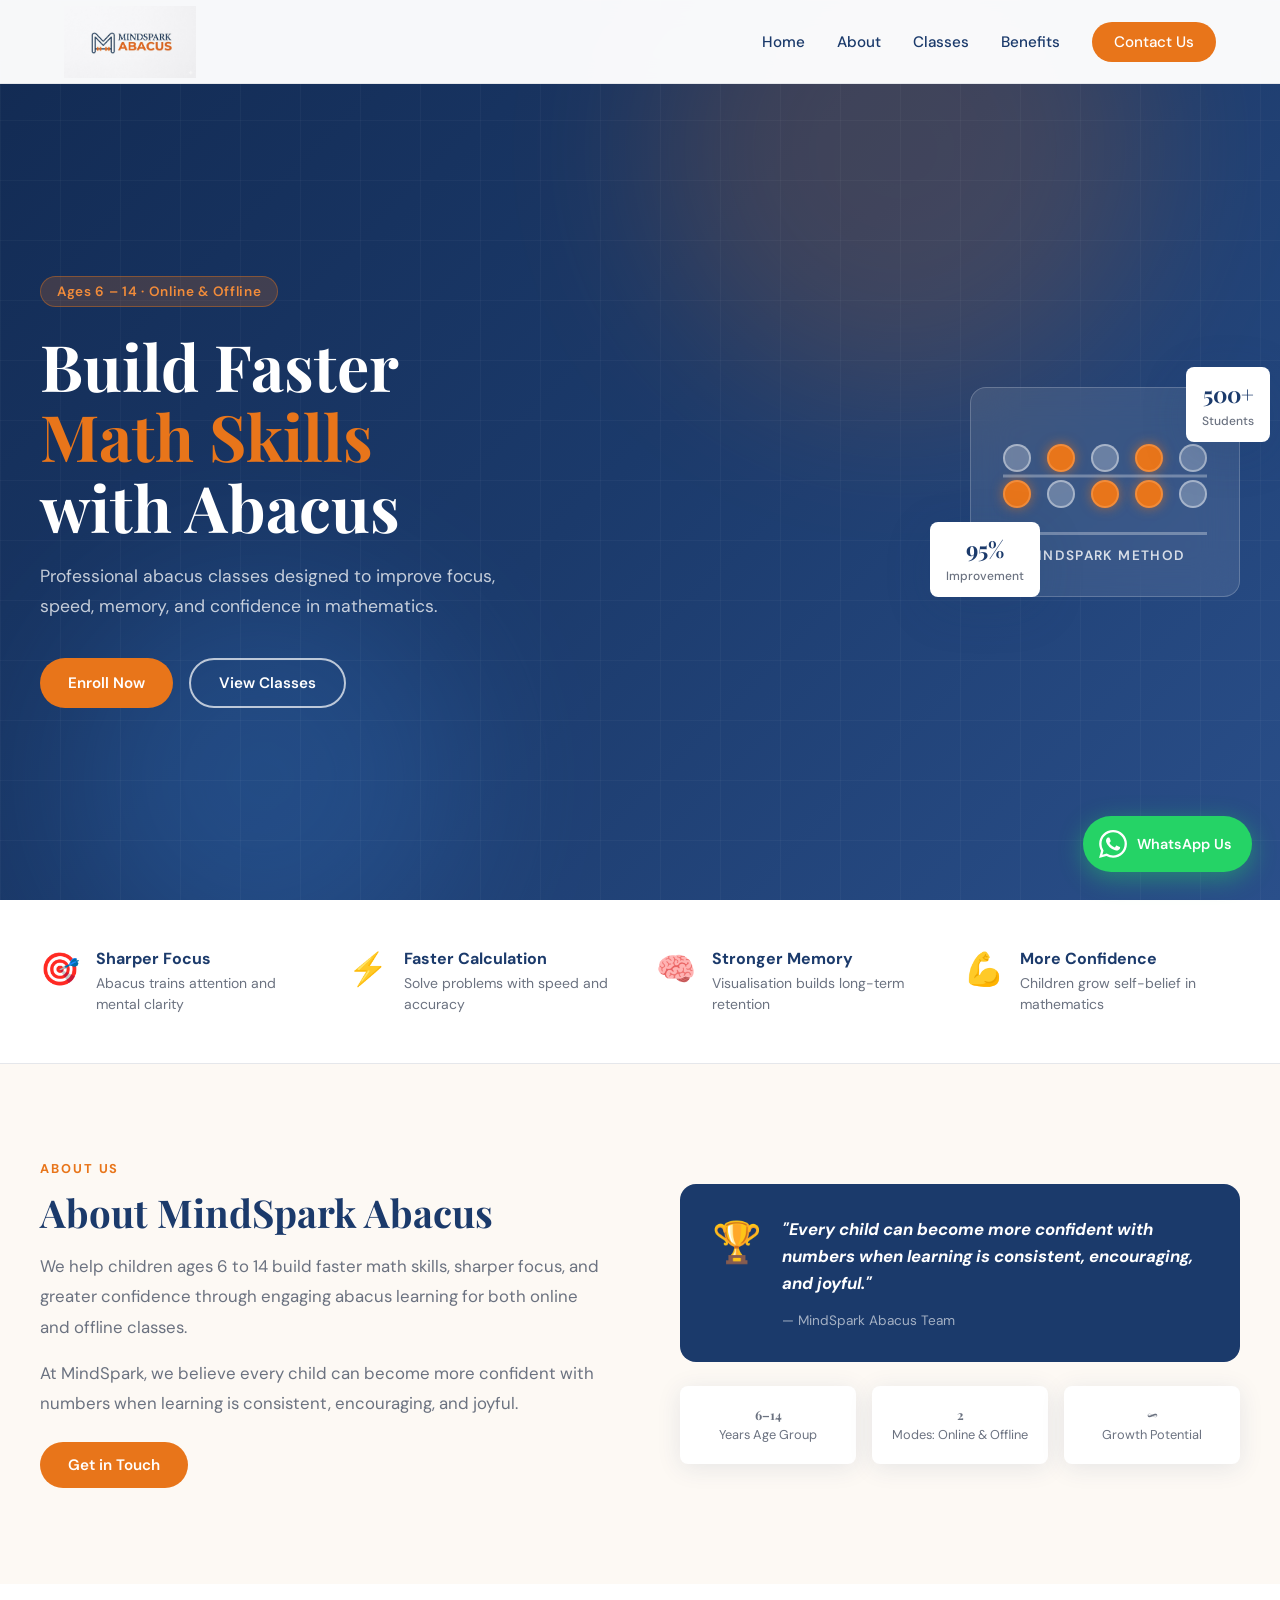
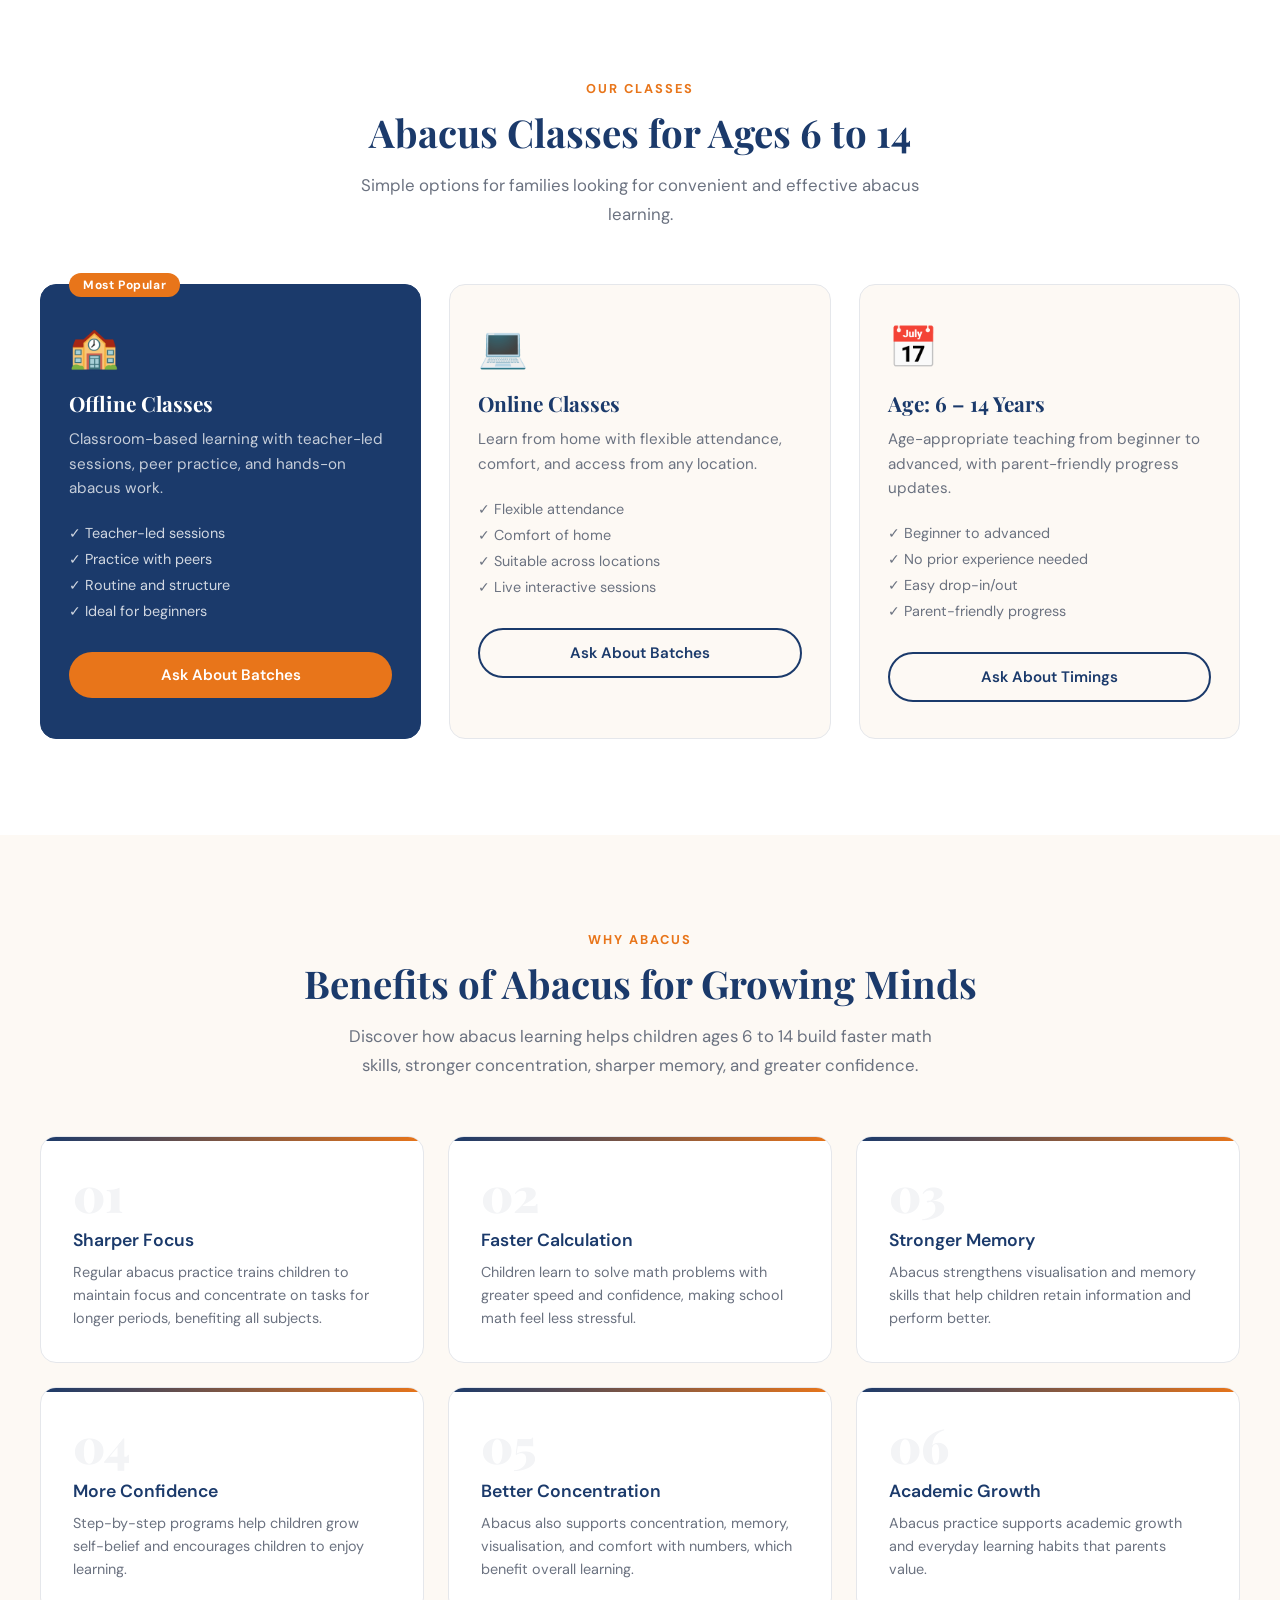
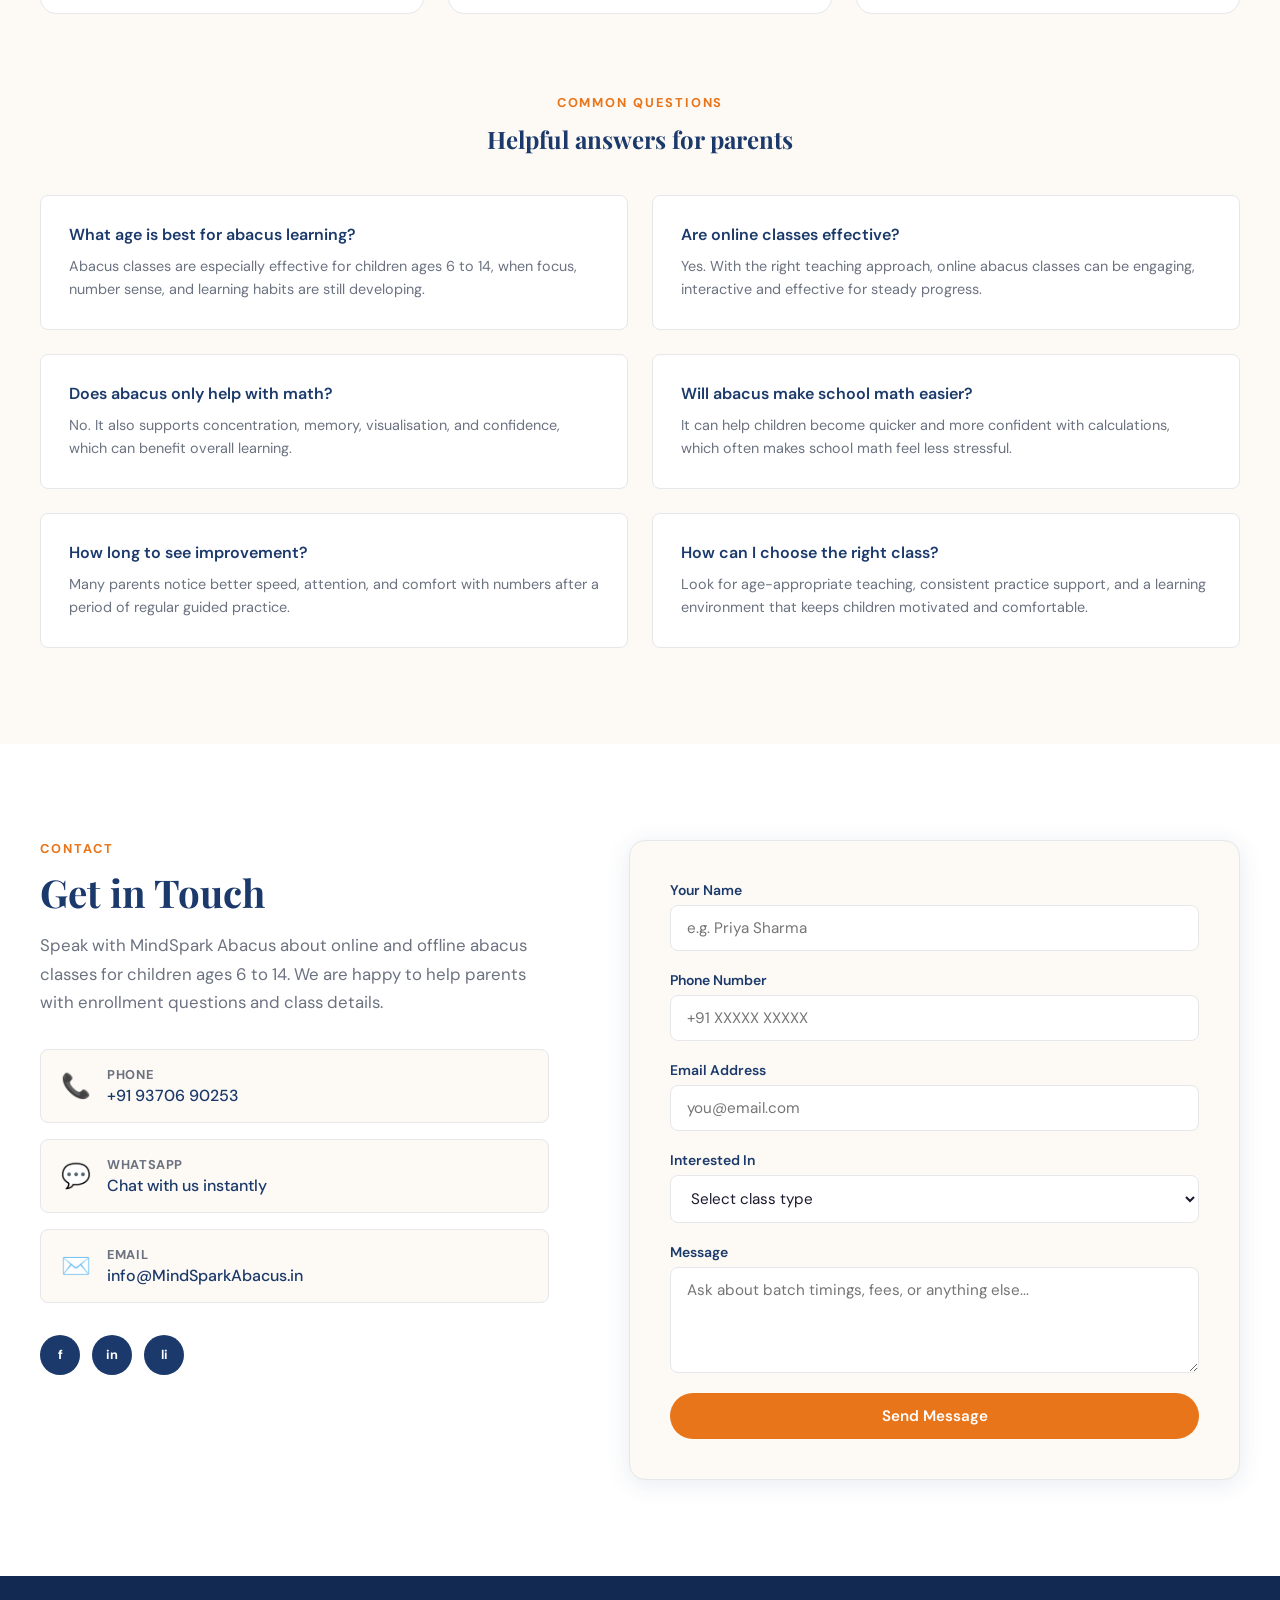
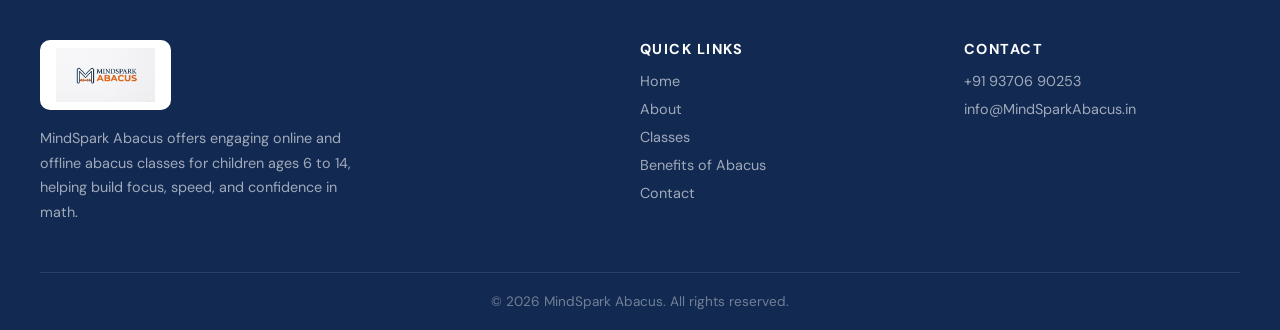
==== index.html @ 35bc6072 "Add files via upload" ====
<!DOCTYPE html>
<html lang="en">
<head>
  <meta charset="UTF-8" />
  <meta name="viewport" content="width=device-width, initial-scale=1.0" />
  <title>MindSpark Abacus – Build Faster Math Skills</title>
  <meta name="description" content="MindSpark Abacus offers engaging online and offline abacus classes for children ages 6 to 14, helping build focus, speed, and confidence in math." />
  <link rel="preconnect" href="https://fonts.googleapis.com" />
  <link href="https://fonts.googleapis.com/css2?family=Playfair+Display:wght@700;900&family=DM+Sans:wght@400;500;600&display=swap" rel="stylesheet" />
  <link rel="stylesheet" href="style.css" />
</head>
<body>

  <!-- NAV -->
  <header class="nav" id="nav">
    <div class="nav-inner">
      <a href="#home" class="nav-logo">
        <img src="logo.png" alt="MindSpark Abacus" />
      </a>
      <button class="hamburger" id="hamburger" aria-label="Menu">
        <span></span><span></span><span></span>
      </button>
      <nav class="nav-links" id="nav-links">
        <a href="#home">Home</a>
        <a href="#about">About</a>
        <a href="#classes">Classes</a>
        <a href="#benefits">Benefits</a>
        <a href="#contact" class="nav-cta">Contact Us</a>
      </nav>
    </div>
  </header>

  <!-- HERO -->
  <section class="hero" id="home">
    <div class="hero-bg">
      <div class="orb orb1"></div>
      <div class="orb orb2"></div>
      <div class="grid-overlay"></div>
    </div>
    <div class="hero-content">
      <div class="hero-badge">Ages 6 – 14 · Online &amp; Offline</div>
      <h1>Build Faster<br/><span class="accent">Math Skills</span><br/>with Abacus</h1>
      <p class="hero-sub">Professional abacus classes designed to improve focus, speed, memory, and confidence in mathematics.</p>
      <div class="hero-btns">
        <a href="#contact" class="btn btn-primary">Enroll Now</a>
        <a href="#classes" class="btn btn-outline">View Classes</a>
      </div>
    </div>
    <div class="hero-visual">
      <div class="abacus-card">
        <div class="abacus-frame">
          <div class="abacus-rod" style="--d:0"><div class="bead top"></div><div class="bead bot active"></div></div>
          <div class="abacus-rod" style="--d:1"><div class="bead top active"></div><div class="bead bot"></div></div>
          <div class="abacus-rod" style="--d:2"><div class="bead top"></div><div class="bead bot active"></div></div>
          <div class="abacus-rod" style="--d:3"><div class="bead top active"></div><div class="bead bot active"></div></div>
          <div class="abacus-rod" style="--d:4"><div class="bead top"></div><div class="bead bot"></div></div>
        </div>
        <div class="abacus-label">MindSpark Method</div>
      </div>
      <div class="stat-bubble s1"><strong>500+</strong><span>Students</span></div>
      <div class="stat-bubble s2"><strong>95%</strong><span>Improvement</span></div>
    </div>
  </section>

  <!-- BENEFITS STRIP -->
  <section class="strip">
    <div class="strip-inner">
      <div class="strip-item"><div class="strip-icon">🎯</div><div><strong>Sharper Focus</strong><p>Abacus trains attention and mental clarity</p></div></div>
      <div class="strip-item"><div class="strip-icon">⚡</div><div><strong>Faster Calculation</strong><p>Solve problems with speed and accuracy</p></div></div>
      <div class="strip-item"><div class="strip-icon">🧠</div><div><strong>Stronger Memory</strong><p>Visualisation builds long-term retention</p></div></div>
      <div class="strip-item"><div class="strip-icon">💪</div><div><strong>More Confidence</strong><p>Children grow self-belief in mathematics</p></div></div>
    </div>
  </section>

  <!-- ABOUT -->
  <section class="about section" id="about">
    <div class="container about-grid">
      <div class="about-text">
        <div class="section-label">About Us</div>
        <h2>About MindSpark Abacus</h2>
        <p>We help children ages 6 to 14 build faster math skills, sharper focus, and greater confidence through engaging abacus learning for both online and offline classes.</p>
        <p>At MindSpark, we believe every child can become more confident with numbers when learning is consistent, encouraging, and joyful.</p>
        <a href="#contact" class="btn btn-primary">Get in Touch</a>
      </div>
      <div class="about-visual">
        <div class="about-card">
          <div class="about-icon">🏆</div>
          <div class="about-card-text">
            <strong>"Every child can become more confident with numbers when learning is consistent, encouraging, and joyful."</strong>
            <span>— MindSpark Abacus Team</span>
          </div>
        </div>
        <div class="about-stats">
          <div class="astat"><span class="astat-num">6–14</span><span>Years Age Group</span></div>
          <div class="astat"><span class="astat-num">2</span><span>Modes: Online &amp; Offline</span></div>
          <div class="astat"><span class="astat-num">∞</span><span>Growth Potential</span></div>
        </div>
      </div>
    </div>
  </section>

  <!-- CLASSES -->
  <section class="classes section" id="classes">
    <div class="container">
      <div class="section-label centered">Our Classes</div>
      <h2 class="centered">Abacus Classes for Ages 6 to 14</h2>
      <p class="section-sub centered">Simple options for families looking for convenient and effective abacus learning.</p>
      <div class="classes-grid">
        <div class="class-card featured">
          <div class="class-badge">Most Popular</div>
          <div class="class-icon">🏫</div>
          <h3>Offline Classes</h3>
          <p>Classroom-based learning with teacher-led sessions, peer practice, and hands-on abacus work.</p>
          <ul>
            <li>✓ Teacher-led sessions</li>
            <li>✓ Practice with peers</li>
            <li>✓ Routine and structure</li>
            <li>✓ Ideal for beginners</li>
          </ul>
          <a href="#contact" class="btn btn-primary">Ask About Batches</a>
        </div>
        <div class="class-card">
          <div class="class-icon">💻</div>
          <h3>Online Classes</h3>
          <p>Learn from home with flexible attendance, comfort, and access from any location.</p>
          <ul>
            <li>✓ Flexible attendance</li>
            <li>✓ Comfort of home</li>
            <li>✓ Suitable across locations</li>
            <li>✓ Live interactive sessions</li>
          </ul>
          <a href="#contact" class="btn btn-outline">Ask About Batches</a>
        </div>
        <div class="class-card">
          <div class="class-icon">📅</div>
          <h3>Age: 6 – 14 Years</h3>
          <p>Age-appropriate teaching from beginner to advanced, with parent-friendly progress updates.</p>
          <ul>
            <li>✓ Beginner to advanced</li>
            <li>✓ No prior experience needed</li>
            <li>✓ Easy drop-in/out</li>
            <li>✓ Parent-friendly progress</li>
          </ul>
          <a href="#contact" class="btn btn-outline">Ask About Timings</a>
        </div>
      </div>
    </div>
  </section>

  <!-- BENEFITS -->
  <section class="benefits section" id="benefits">
    <div class="container">
      <div class="section-label centered">Why Abacus</div>
      <h2 class="centered">Benefits of Abacus for Growing Minds</h2>
      <p class="section-sub centered">Discover how abacus learning helps children ages 6 to 14 build faster math skills, stronger concentration, sharper memory, and greater confidence.</p>
      <div class="benefits-grid">
        <div class="benefit-card">
          <div class="benefit-num">01</div>
          <h4>Sharper Focus</h4>
          <p>Regular abacus practice trains children to maintain focus and concentrate on tasks for longer periods, benefiting all subjects.</p>
        </div>
        <div class="benefit-card">
          <div class="benefit-num">02</div>
          <h4>Faster Calculation</h4>
          <p>Children learn to solve math problems with greater speed and confidence, making school math feel less stressful.</p>
        </div>
        <div class="benefit-card">
          <div class="benefit-num">03</div>
          <h4>Stronger Memory</h4>
          <p>Abacus strengthens visualisation and memory skills that help children retain information and perform better.</p>
        </div>
        <div class="benefit-card">
          <div class="benefit-num">04</div>
          <h4>More Confidence</h4>
          <p>Step-by-step programs help children grow self-belief and encourages children to enjoy learning.</p>
        </div>
        <div class="benefit-card">
          <div class="benefit-num">05</div>
          <h4>Better Concentration</h4>
          <p>Abacus also supports concentration, memory, visualisation, and comfort with numbers, which benefit overall learning.</p>
        </div>
        <div class="benefit-card">
          <div class="benefit-num">06</div>
          <h4>Academic Growth</h4>
          <p>Abacus practice supports academic growth and everyday learning habits that parents value.</p>
        </div>
      </div>

      <!-- FAQ -->
      <div class="faq-section">
        <div class="section-label centered">Common Questions</div>
        <h3 class="centered">Helpful answers for parents</h3>
        <div class="faq-grid">
          <div class="faq-item">
            <h4>What age is best for abacus learning?</h4>
            <p>Abacus classes are especially effective for children ages 6 to 14, when focus, number sense, and learning habits are still developing.</p>
          </div>
          <div class="faq-item">
            <h4>Are online classes effective?</h4>
            <p>Yes. With the right teaching approach, online abacus classes can be engaging, interactive and effective for steady progress.</p>
          </div>
          <div class="faq-item">
            <h4>Does abacus only help with math?</h4>
            <p>No. It also supports concentration, memory, visualisation, and confidence, which can benefit overall learning.</p>
          </div>
          <div class="faq-item">
            <h4>Will abacus make school math easier?</h4>
            <p>It can help children become quicker and more confident with calculations, which often makes school math feel less stressful.</p>
          </div>
          <div class="faq-item">
            <h4>How long to see improvement?</h4>
            <p>Many parents notice better speed, attention, and comfort with numbers after a period of regular guided practice.</p>
          </div>
          <div class="faq-item">
            <h4>How can I choose the right class?</h4>
            <p>Look for age-appropriate teaching, consistent practice support, and a learning environment that keeps children motivated and comfortable.</p>
          </div>
        </div>
      </div>
    </div>
  </section>

  <!-- CONTACT -->
  <section class="contact section" id="contact">
    <div class="container contact-grid">
      <div class="contact-info">
        <div class="section-label">Contact</div>
        <h2>Get in Touch</h2>
        <p>Speak with MindSpark Abacus about online and offline abacus classes for children ages 6 to 14. We are happy to help parents with enrollment questions and class details.</p>
        <div class="contact-details">
          <a href="tel:+919370690253" class="contact-item">
            <div class="ci-icon">📞</div>
            <div><strong>Phone</strong><span>+91 93706 90253</span></div>
          </a>
          <a href="https://wa.me/919370690253?text=Hi%20MindSpark%20Abacus!%20I%20am%20interested%20in%20abacus%20classes%20for%20my%20child." target="_blank" class="contact-item whatsapp-item">
            <div class="ci-icon">💬</div>
            <div><strong>WhatsApp</strong><span>Chat with us instantly</span></div>
          </a>
          <a href="mailto:info@MindSparkAbacus.in" class="contact-item">
            <div class="ci-icon">✉️</div>
            <div><strong>Email</strong><span>info@MindSparkAbacus.in</span></div>
          </a>
        </div>
        <div class="social-links">
          <a href="#" aria-label="Facebook" class="social-btn">f</a>
          <a href="#" aria-label="Instagram" class="social-btn">in</a>
          <a href="#" aria-label="LinkedIn" class="social-btn">li</a>
        </div>
      </div>
      <div class="contact-form-wrap">
        <form action="https://formspree.io/f/mojbbrlb" method="POST" class="contact-form" id="contact-form">
          <div class="form-group">
            <label for="name">Your Name</label>
            <input type="text" id="name" name="name" placeholder="e.g. Priya Sharma" required />
          </div>
          <div class="form-group">
            <label for="phone">Phone Number</label>
            <input type="tel" id="phone" name="phone" placeholder="+91 XXXXX XXXXX" />
          </div>
          <div class="form-group">
            <label for="email">Email Address</label>
            <input type="email" id="email" name="email" placeholder="you@email.com" required />
          </div>
          <div class="form-group">
            <label for="interest">Interested In</label>
            <select id="interest" name="interest">
              <option value="">Select class type</option>
              <option value="offline">Offline Classes</option>
              <option value="online">Online Classes</option>
              <option value="both">Both (Not Sure Yet)</option>
            </select>
          </div>
          <div class="form-group">
            <label for="message">Message</label>
            <textarea id="message" name="message" rows="4" placeholder="Ask about batch timings, fees, or anything else..."></textarea>
          </div>
          <button type="submit" class="btn btn-primary full-width">Send Message</button>
          <div class="form-success" id="form-success">✅ Thank you! We'll get back to you shortly.</div>
        </form>
      </div>
    </div>
  </section>

  <!-- FOOTER -->
  <footer class="footer">
    <div class="container footer-inner">
      <div class="footer-brand">
        <img src="logo.png" alt="MindSpark Abacus" class="footer-logo" />
        <p>MindSpark Abacus offers engaging online and offline abacus classes for children ages 6 to 14, helping build focus, speed, and confidence in math.</p>
      </div>
      <div class="footer-links">
        <strong>Quick Links</strong>
        <a href="#home">Home</a>
        <a href="#about">About</a>
        <a href="#classes">Classes</a>
        <a href="#benefits">Benefits of Abacus</a>
        <a href="#contact">Contact</a>
      </div>
      <div class="footer-contact">
        <strong>Contact</strong>
        <a href="tel:+919370690253">+91 93706 90253</a>
        <a href="mailto:info@MindSparkAbacus.in">info@MindSparkAbacus.in</a>
      </div>
    </div>
    <div class="footer-bottom">
      <p>© 2026 MindSpark Abacus. All rights reserved.</p>
    </div>
  </footer>

  <!-- Floating WhatsApp Button -->
  <a href="https://wa.me/919370690253?text=Hi%20MindSpark%20Abacus!%20I%20am%20interested%20in%20abacus%20classes%20for%20my%20child." target="_blank" class="wa-float" aria-label="Chat on WhatsApp">
    <svg xmlns="http://www.w3.org/2000/svg" viewBox="0 0 24 24" fill="white" width="28" height="28"><path d="M17.472 14.382c-.297-.149-1.758-.867-2.03-.967-.273-.099-.471-.148-.67.15-.197.297-.767.966-.94 1.164-.173.199-.347.223-.644.075-.297-.15-1.255-.463-2.39-1.475-.883-.788-1.48-1.761-1.653-2.059-.173-.297-.018-.458.13-.606.134-.133.298-.347.446-.52.149-.174.198-.298.298-.497.099-.198.05-.371-.025-.52-.075-.149-.669-1.612-.916-2.207-.242-.579-.487-.5-.669-.51-.173-.008-.371-.01-.57-.01-.198 0-.52.074-.792.372-.272.297-1.04 1.016-1.04 2.479 0 1.462 1.065 2.875 1.213 3.074.149.198 2.096 3.2 5.077 4.487.709.306 1.262.489 1.694.625.712.227 1.36.195 1.871.118.571-.085 1.758-.719 2.006-1.413.248-.694.248-1.289.173-1.413-.074-.124-.272-.198-.57-.347m-5.421 7.403h-.004a9.87 9.87 0 01-5.031-1.378l-.361-.214-3.741.982.998-3.648-.235-.374a9.86 9.86 0 01-1.51-5.26c.001-5.45 4.436-9.884 9.888-9.884 2.64 0 5.122 1.03 6.988 2.898a9.825 9.825 0 012.893 6.994c-.003 5.45-4.437 9.884-9.885 9.884m8.413-18.297A11.815 11.815 0 0012.05 0C5.495 0 .16 5.335.157 11.892c0 2.096.547 4.142 1.588 5.945L.057 24l6.305-1.654a11.882 11.882 0 005.683 1.448h.005c6.554 0 11.89-5.335 11.893-11.893a11.821 11.821 0 00-3.48-8.413Z"/></svg>
    <span>WhatsApp Us</span>
  </a>

  <script src="script.js"></script>
</body>
</html>
---- style.css ----
/* ===== VARIABLES ===== */
:root {
  --navy: #1B3A6B;
  --navy-dark: #122a52;
  --navy-light: #2a4f8a;
  --orange: #E8751A;
  --orange-light: #f28c3a;
  --cream: #fdf9f4;
  --white: #ffffff;
  --gray: #6b7280;
  --gray-light: #f3f4f6;
  --text: #1a1a2e;
  --border: #e5e7eb;
  --shadow: 0 4px 24px rgba(27,58,107,0.10);
  --shadow-lg: 0 12px 48px rgba(27,58,107,0.15);
  --radius: 16px;
  --radius-sm: 8px;
  --font-display: 'Playfair Display', Georgia, serif;
  --font-body: 'DM Sans', sans-serif;
  --nav-h: 84px;
}

/* ===== RESET ===== */
*, *::before, *::after { box-sizing: border-box; margin: 0; padding: 0; }
html { scroll-behavior: smooth; }
body { font-family: var(--font-body); color: var(--text); background: var(--cream); overflow-x: hidden; }
img { max-width: 100%; display: block; }
a { text-decoration: none; color: inherit; }
ul { list-style: none; }

/* ===== NAV ===== */
.nav {
  position: fixed; top: 0; left: 0; right: 0; z-index: 100;
  height: var(--nav-h);
  background: rgba(255,255,255,0.97);
  backdrop-filter: blur(12px);
  border-bottom: 1px solid var(--border);
  transition: box-shadow 0.3s;
}
.nav.scrolled { box-shadow: var(--shadow); }
.nav-inner {
  max-width: 1200px; margin: 0 auto; padding: 0 24px;
  height: 100%; display: flex; align-items: center; justify-content: space-between;
}
.nav-logo img { height: 72px; width: auto; }
.nav-links { display: flex; align-items: center; gap: 32px; }
.nav-links a { font-size: 0.95rem; font-weight: 500; color: var(--navy); transition: color 0.2s; }
.nav-links a:hover { color: var(--orange); }
.nav-cta {
  background: var(--orange); color: white !important; padding: 10px 22px;
  border-radius: 50px; font-weight: 600; transition: background 0.2s, transform 0.2s !important;
}
.nav-cta:hover { background: var(--orange-light) !important; transform: translateY(-1px); }
.hamburger { display: none; flex-direction: column; gap: 5px; background: none; border: none; cursor: pointer; padding: 4px; }
.hamburger span { display: block; width: 24px; height: 2px; background: var(--navy); border-radius: 2px; transition: 0.3s; }

/* ===== BUTTONS ===== */
.btn {
  display: inline-flex; align-items: center; gap: 8px;
  padding: 13px 28px; border-radius: 50px; font-family: var(--font-body);
  font-size: 0.95rem; font-weight: 600; cursor: pointer; border: none;
  transition: all 0.25s; text-decoration: none;
}
.btn-primary { background: var(--orange); color: white; }
.btn-primary:hover { background: var(--orange-light); transform: translateY(-2px); box-shadow: 0 8px 24px rgba(232,117,26,0.35); }
.btn-outline { background: transparent; color: var(--navy); border: 2px solid var(--navy); }
.hero .btn-outline { color: white; border-color: rgba(255,255,255,0.7); }
.hero .btn-outline:hover { background: white; color: var(--navy); border-color: white; }
.btn-outline:hover { background: var(--navy); color: white; transform: translateY(-2px); }
.full-width { width: 100%; justify-content: center; }

/* ===== HERO ===== */
.hero {
  min-height: 100vh; padding-top: var(--nav-h);
  background: linear-gradient(135deg, var(--navy-dark) 0%, var(--navy) 50%, var(--navy-light) 100%);
  display: flex; align-items: center; position: relative; overflow: hidden;
  padding-left: max(24px, calc((100vw - 1200px)/2));
  padding-right: max(24px, calc((100vw - 1200px)/2));
  gap: 60px;
}
.hero-bg { position: absolute; inset: 0; pointer-events: none; }
.orb {
  position: absolute; border-radius: 50%;
  filter: blur(80px); opacity: 0.18;
}
.orb1 { width: 500px; height: 500px; background: var(--orange); top: -100px; right: 10%; }
.orb2 { width: 400px; height: 400px; background: #4a9eff; bottom: -80px; left: 5%; }
.grid-overlay {
  position: absolute; inset: 0;
  background-image: linear-gradient(rgba(255,255,255,0.03) 1px, transparent 1px),
                    linear-gradient(90deg, rgba(255,255,255,0.03) 1px, transparent 1px);
  background-size: 60px 60px;
}
.hero-content { position: relative; z-index: 1; flex: 1; animation: fadeUp 0.8s ease both; }
.hero-badge {
  display: inline-block; background: rgba(232,117,26,0.2); color: var(--orange-light);
  border: 1px solid rgba(232,117,26,0.4); padding: 6px 16px; border-radius: 50px;
  font-size: 0.85rem; font-weight: 600; margin-bottom: 24px; letter-spacing: 0.05em;
}
.hero h1 {
  font-family: var(--font-display); font-size: clamp(2.8rem, 5vw, 4.2rem);
  line-height: 1.1; color: white; margin-bottom: 20px;
}
.accent { color: var(--orange); }
.hero-sub { color: rgba(255,255,255,0.75); font-size: 1.1rem; max-width: 480px; line-height: 1.7; margin-bottom: 36px; }
.hero-btns { display: flex; gap: 16px; flex-wrap: wrap; }

/* Hero Visual */
.hero-visual { position: relative; flex-shrink: 0; z-index: 1; animation: fadeUp 0.8s 0.2s ease both; }
.abacus-card {
  background: rgba(255,255,255,0.1); backdrop-filter: blur(20px);
  border: 1px solid rgba(255,255,255,0.2); border-radius: var(--radius);
  padding: 32px; text-align: center; min-width: 260px;
}
.abacus-frame {
  display: flex; gap: 16px; justify-content: center; align-items: center;
  padding: 24px 0; border-bottom: 3px solid rgba(255,255,255,0.3);
  margin-bottom: 8px; position: relative;
}
.abacus-frame::before {
  content: ''; position: absolute; top: 50%; left: 0; right: 0; height: 3px;
  background: rgba(255,255,255,0.3); transform: translateY(-50%);
}
.abacus-rod { display: flex; flex-direction: column; gap: 8px; align-items: center; }
.bead {
  width: 28px; height: 28px; border-radius: 50%;
  background: rgba(255,255,255,0.25); border: 2px solid rgba(255,255,255,0.4);
  animation: beadBounce calc(2s + var(--d) * 0.3s) ease-in-out infinite alternate;
}
.bead.active { background: var(--orange); border-color: var(--orange-light); box-shadow: 0 0 12px rgba(232,117,26,0.6); }
.abacus-label { color: rgba(255,255,255,0.8); font-size: 0.85rem; font-weight: 600; letter-spacing: 0.1em; text-transform: uppercase; margin-top: 12px; }

.stat-bubble {
  position: absolute; background: white; border-radius: var(--radius-sm);
  padding: 12px 16px; box-shadow: var(--shadow-lg); text-align: center;
  animation: float 3s ease-in-out infinite alternate;
}
.stat-bubble strong { display: block; font-family: var(--font-display); font-size: 1.4rem; color: var(--navy); }
.stat-bubble span { font-size: 0.75rem; color: var(--gray); font-weight: 500; }
.s1 { top: -20px; right: -30px; animation-delay: 0s; }
.s2 { bottom: 0px; left: -40px; animation-delay: 0.5s; }

/* ===== STRIP ===== */
.strip { background: white; padding: 48px 24px; border-bottom: 1px solid var(--border); }
.strip-inner {
  max-width: 1200px; margin: 0 auto;
  display: grid; grid-template-columns: repeat(4, 1fr); gap: 32px;
}
.strip-item { display: flex; gap: 16px; align-items: flex-start; }
.strip-icon { font-size: 2rem; flex-shrink: 0; }
.strip-item strong { display: block; font-size: 1rem; color: var(--navy); margin-bottom: 4px; }
.strip-item p { font-size: 0.875rem; color: var(--gray); line-height: 1.5; }

/* ===== SECTIONS ===== */
.section { padding: 96px 24px; }
.container { max-width: 1200px; margin: 0 auto; }
.section-label {
  font-size: 0.8rem; font-weight: 700; letter-spacing: 0.15em; text-transform: uppercase;
  color: var(--orange); margin-bottom: 12px;
}
.centered { text-align: center; }
h2 { font-family: var(--font-display); font-size: clamp(1.8rem, 3vw, 2.6rem); color: var(--navy); margin-bottom: 16px; line-height: 1.2; }
h3 { font-family: var(--font-display); font-size: 1.5rem; color: var(--navy); margin-bottom: 12px; }
.section-sub { color: var(--gray); max-width: 600px; margin: 0 auto 56px; line-height: 1.7; font-size: 1.05rem; }

/* ===== ABOUT ===== */
.about { background: var(--cream); }
.about-grid { display: grid; grid-template-columns: 1fr 1fr; gap: 80px; align-items: center; }
.about-text p { color: var(--gray); line-height: 1.8; margin-bottom: 16px; font-size: 1.05rem; }
.about-text .btn { margin-top: 8px; }
.about-card {
  background: var(--navy); color: white; border-radius: var(--radius);
  padding: 32px; margin-bottom: 24px; display: flex; gap: 20px; align-items: flex-start;
}
.about-icon { font-size: 2.5rem; flex-shrink: 0; }
.about-card-text strong { display: block; font-size: 1.05rem; line-height: 1.6; margin-bottom: 12px; font-style: italic; }
.about-card-text span { font-size: 0.85rem; color: rgba(255,255,255,0.6); }
.about-stats { display: grid; grid-template-columns: repeat(3, 1fr); gap: 16px; }
.astat {
  background: white; border-radius: var(--radius-sm); padding: 20px;
  text-align: center; box-shadow: var(--shadow);
}
.astat-num { display: block; font-family: var(--font-display); font-size: 2rem; color: var(--orange); font-weight: 700; }
.astat span { font-size: 0.8rem; color: var(--gray); }

/* ===== CLASSES ===== */
.classes { background: white; }
.classes-grid { display: grid; grid-template-columns: repeat(3, 1fr); gap: 28px; }
.class-card {
  background: var(--cream); border: 1px solid var(--border); border-radius: var(--radius);
  padding: 36px 28px; position: relative; transition: all 0.3s;
}
.class-card:hover { transform: translateY(-4px); box-shadow: var(--shadow-lg); }
.class-card.featured { background: var(--navy); border-color: var(--navy); color: white; }
.class-card.featured h3 { color: white; }
.class-card.featured p { color: rgba(255,255,255,0.75); }
.class-card.featured li { color: rgba(255,255,255,0.85); }
.class-badge {
  position: absolute; top: -12px; left: 28px;
  background: var(--orange); color: white; font-size: 0.75rem; font-weight: 700;
  padding: 4px 14px; border-radius: 50px; letter-spacing: 0.05em;
}
.class-icon { font-size: 2.5rem; margin-bottom: 16px; }
.class-card h3 { font-size: 1.3rem; color: var(--navy); margin-bottom: 10px; }
.class-card p { color: var(--gray); line-height: 1.6; margin-bottom: 20px; font-size: 0.95rem; }
.class-card ul { margin-bottom: 28px; }
.class-card li { color: var(--gray); padding: 4px 0; font-size: 0.9rem; }
.class-card.featured li { color: rgba(255,255,255,0.8); }
.class-card .btn { width: 100%; justify-content: center; }

/* ===== BENEFITS ===== */
.benefits { background: var(--cream); }
.benefits-grid { display: grid; grid-template-columns: repeat(3, 1fr); gap: 24px; margin-bottom: 80px; }
.benefit-card {
  background: white; border-radius: var(--radius); padding: 32px;
  border: 1px solid var(--border); transition: all 0.3s; position: relative; overflow: hidden;
}
.benefit-card::before {
  content: ''; position: absolute; top: 0; left: 0; right: 0; height: 4px;
  background: linear-gradient(90deg, var(--navy), var(--orange));
}
.benefit-card:hover { transform: translateY(-4px); box-shadow: var(--shadow-lg); }
.benefit-num { font-family: var(--font-display); font-size: 3rem; color: var(--gray-light); font-weight: 900; line-height: 1; margin-bottom: 12px; }
.benefit-card h4 { font-size: 1.1rem; color: var(--navy); margin-bottom: 10px; font-weight: 600; }
.benefit-card p { color: var(--gray); line-height: 1.6; font-size: 0.9rem; }

/* FAQ */
.faq-section { margin-top: 16px; }
.faq-section h3 { margin-bottom: 40px; }
.faq-grid { display: grid; grid-template-columns: repeat(2, 1fr); gap: 24px; }
.faq-item {
  background: white; border-radius: var(--radius-sm); padding: 28px;
  border: 1px solid var(--border);
}
.faq-item h4 { color: var(--navy); font-size: 1rem; margin-bottom: 10px; font-weight: 600; }
.faq-item p { color: var(--gray); font-size: 0.9rem; line-height: 1.6; }

/* ===== CONTACT ===== */
.contact { background: white; }
.contact-grid { display: grid; grid-template-columns: 1fr 1.2fr; gap: 80px; align-items: start; }
.contact-info p { color: var(--gray); line-height: 1.7; margin-bottom: 32px; font-size: 1.05rem; }
.contact-details { display: flex; flex-direction: column; gap: 16px; margin-bottom: 32px; }
.contact-item {
  display: flex; gap: 16px; align-items: center; padding: 16px 20px;
  background: var(--cream); border-radius: var(--radius-sm); border: 1px solid var(--border);
  transition: all 0.2s;
}
.contact-item:hover { border-color: var(--orange); background: rgba(232,117,26,0.05); }
.ci-icon { font-size: 1.5rem; }
.contact-item strong { display: block; font-size: 0.8rem; color: var(--gray); text-transform: uppercase; letter-spacing: 0.05em; margin-bottom: 2px; }
.contact-item span { font-size: 1rem; color: var(--navy); font-weight: 500; }
.social-links { display: flex; gap: 12px; }
.social-btn {
  width: 40px; height: 40px; border-radius: 50%; background: var(--navy);
  color: white; display: flex; align-items: center; justify-content: center;
  font-size: 0.8rem; font-weight: 700; transition: all 0.2s;
}
.social-btn:hover { background: var(--orange); transform: translateY(-2px); }

/* Form */
.contact-form-wrap {
  background: var(--cream); border-radius: var(--radius); padding: 40px;
  border: 1px solid var(--border); box-shadow: var(--shadow);
}
.contact-form { display: flex; flex-direction: column; gap: 20px; }
.form-group { display: flex; flex-direction: column; gap: 6px; }
.form-group label { font-size: 0.875rem; font-weight: 600; color: var(--navy); }
.form-group input, .form-group select, .form-group textarea {
  padding: 12px 16px; border: 1.5px solid var(--border); border-radius: var(--radius-sm);
  font-family: var(--font-body); font-size: 0.95rem; background: white;
  color: var(--text); transition: border-color 0.2s; outline: none;
}
.form-group input:focus, .form-group select:focus, .form-group textarea:focus {
  border-color: var(--navy);
}
.form-group textarea { resize: vertical; min-height: 100px; }
.form-success {
  display: none; background: #d1fae5; color: #065f46; padding: 12px 16px;
  border-radius: var(--radius-sm); font-weight: 500; text-align: center;
}
.form-success.visible { display: block; }

/* ===== FOOTER ===== */
.footer { background: var(--navy-dark); color: white; padding: 64px 24px 0; }
.footer-inner {
  display: grid; grid-template-columns: 2fr 1fr 1fr; gap: 48px;
  max-width: 1200px; margin: 0 auto; padding-bottom: 48px;
  border-bottom: 1px solid rgba(255,255,255,0.1);
}
.footer-logo { height: 70px; width: auto; margin-bottom: 16px; background: white; padding: 8px 16px; border-radius: 10px; }
.footer-brand p { color: rgba(255,255,255,0.6); font-size: 0.9rem; line-height: 1.7; max-width: 320px; }
.footer-links, .footer-contact { display: flex; flex-direction: column; gap: 10px; }
.footer-links strong, .footer-contact strong { color: white; font-size: 0.9rem; text-transform: uppercase; letter-spacing: 0.1em; margin-bottom: 4px; }
.footer-links a, .footer-contact a { color: rgba(255,255,255,0.6); font-size: 0.9rem; transition: color 0.2s; }
.footer-links a:hover, .footer-contact a:hover { color: var(--orange); }
.footer-bottom { text-align: center; padding: 20px 24px; color: rgba(255,255,255,0.4); font-size: 0.85rem; }

/* ===== ANIMATIONS ===== */
@keyframes fadeUp {
  from { opacity: 0; transform: translateY(30px); }
  to { opacity: 1; transform: translateY(0); }
}
@keyframes float {
  from { transform: translateY(0); }
  to { transform: translateY(-10px); }
}
@keyframes beadBounce {
  from { transform: translateY(-4px); }
  to { transform: translateY(4px); }
}

/* ===== RESPONSIVE ===== */
@media (max-width: 1024px) {
  .strip-inner { grid-template-columns: repeat(2, 1fr); }
  .about-grid { grid-template-columns: 1fr; gap: 48px; }
  .classes-grid { grid-template-columns: 1fr; max-width: 480px; margin: 0 auto; }
  .benefits-grid { grid-template-columns: repeat(2, 1fr); }
  .contact-grid { grid-template-columns: 1fr; gap: 48px; }
  .footer-inner { grid-template-columns: 1fr 1fr; }
  .footer-brand { grid-column: 1 / -1; }
}

@media (max-width: 768px) {
  .hero { flex-direction: column; padding: 100px 24px 64px; text-align: center; gap: 48px; }
  .hero-sub { margin: 0 auto 32px; }
  .hero-btns { justify-content: center; }
  .hero-visual { display: none; }
  .strip-inner { grid-template-columns: 1fr 1fr; gap: 24px; }
  .benefits-grid { grid-template-columns: 1fr; }
  .faq-grid { grid-template-columns: 1fr; }
  .about-stats { grid-template-columns: 1fr; }
  .footer-inner { grid-template-columns: 1fr; }
  .nav-links {
    display: none; flex-direction: column; position: fixed; inset: 0; top: var(--nav-h);
    background: white; padding: 32px 24px; gap: 24px; z-index: 99;
  }
  .nav-links.open { display: flex; }
  .hamburger { display: flex; }
  .section { padding: 64px 24px; }
  .contact-form-wrap { padding: 28px 20px; }
}

@media (max-width: 480px) {
  .strip-inner { grid-template-columns: 1fr; }
  .hero-btns { flex-direction: column; align-items: center; }
}

/* ===== WHATSAPP ===== */
.whatsapp-item:hover { border-color: #25D366 !important; background: rgba(37,211,102,0.06) !important; }
.whatsapp-item .ci-icon { color: #25D366; }

.wa-float {
  position: fixed; bottom: 28px; right: 28px; z-index: 999;
  display: flex; align-items: center; gap: 10px;
  background: #25D366; color: white;
  padding: 14px 20px 14px 16px; border-radius: 50px;
  font-family: var(--font-body); font-weight: 600; font-size: 0.9rem;
  box-shadow: 0 6px 24px rgba(37,211,102,0.45);
  transition: all 0.25s; text-decoration: none;
  animation: waPulse 2.5s ease-in-out infinite;
}
.wa-float:hover { background: #20b958; transform: translateY(-3px); box-shadow: 0 10px 32px rgba(37,211,102,0.55); animation: none; }

@keyframes waPulse {
  0%, 100% { box-shadow: 0 6px 24px rgba(37,211,102,0.45); }
  50% { box-shadow: 0 6px 32px rgba(37,211,102,0.7); }
}

@media (max-width: 480px) {
  .wa-float span { display: none; }
  .wa-float { padding: 16px; border-radius: 50%; bottom: 20px; right: 20px; }
}
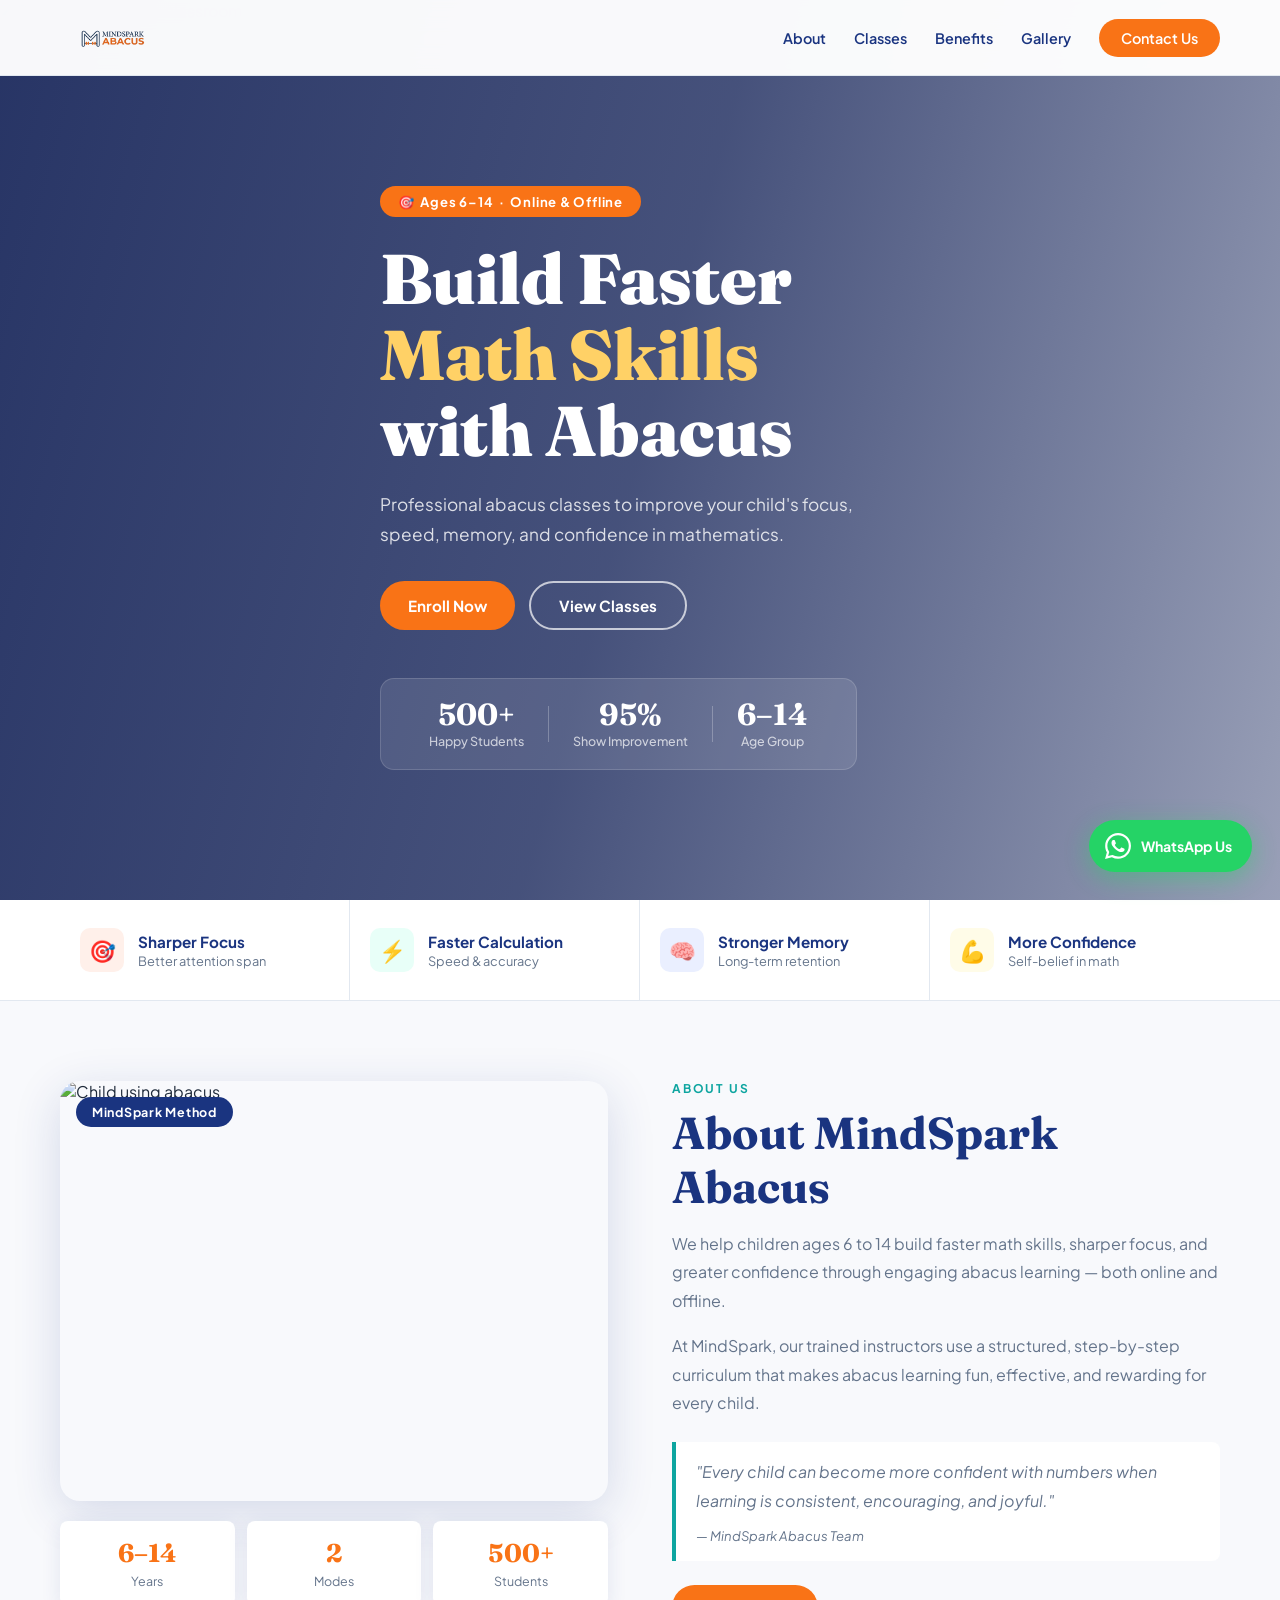
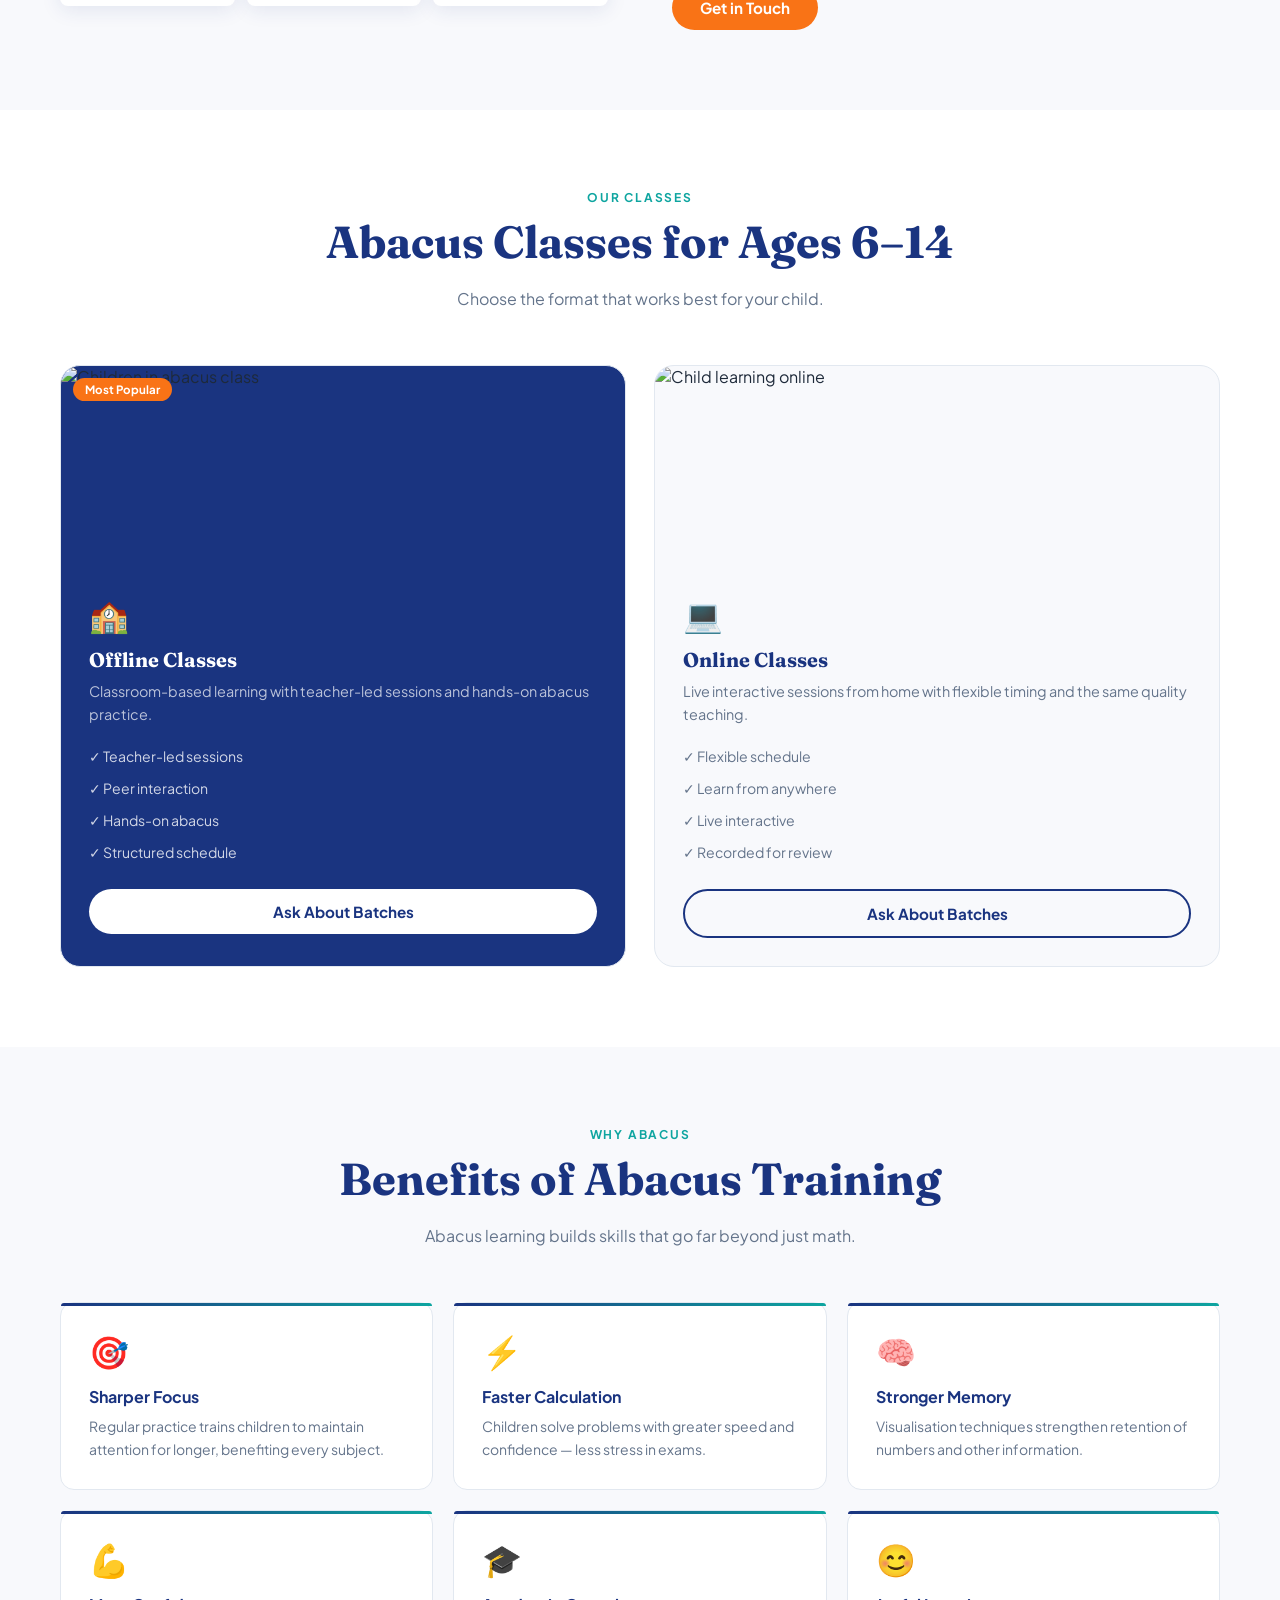
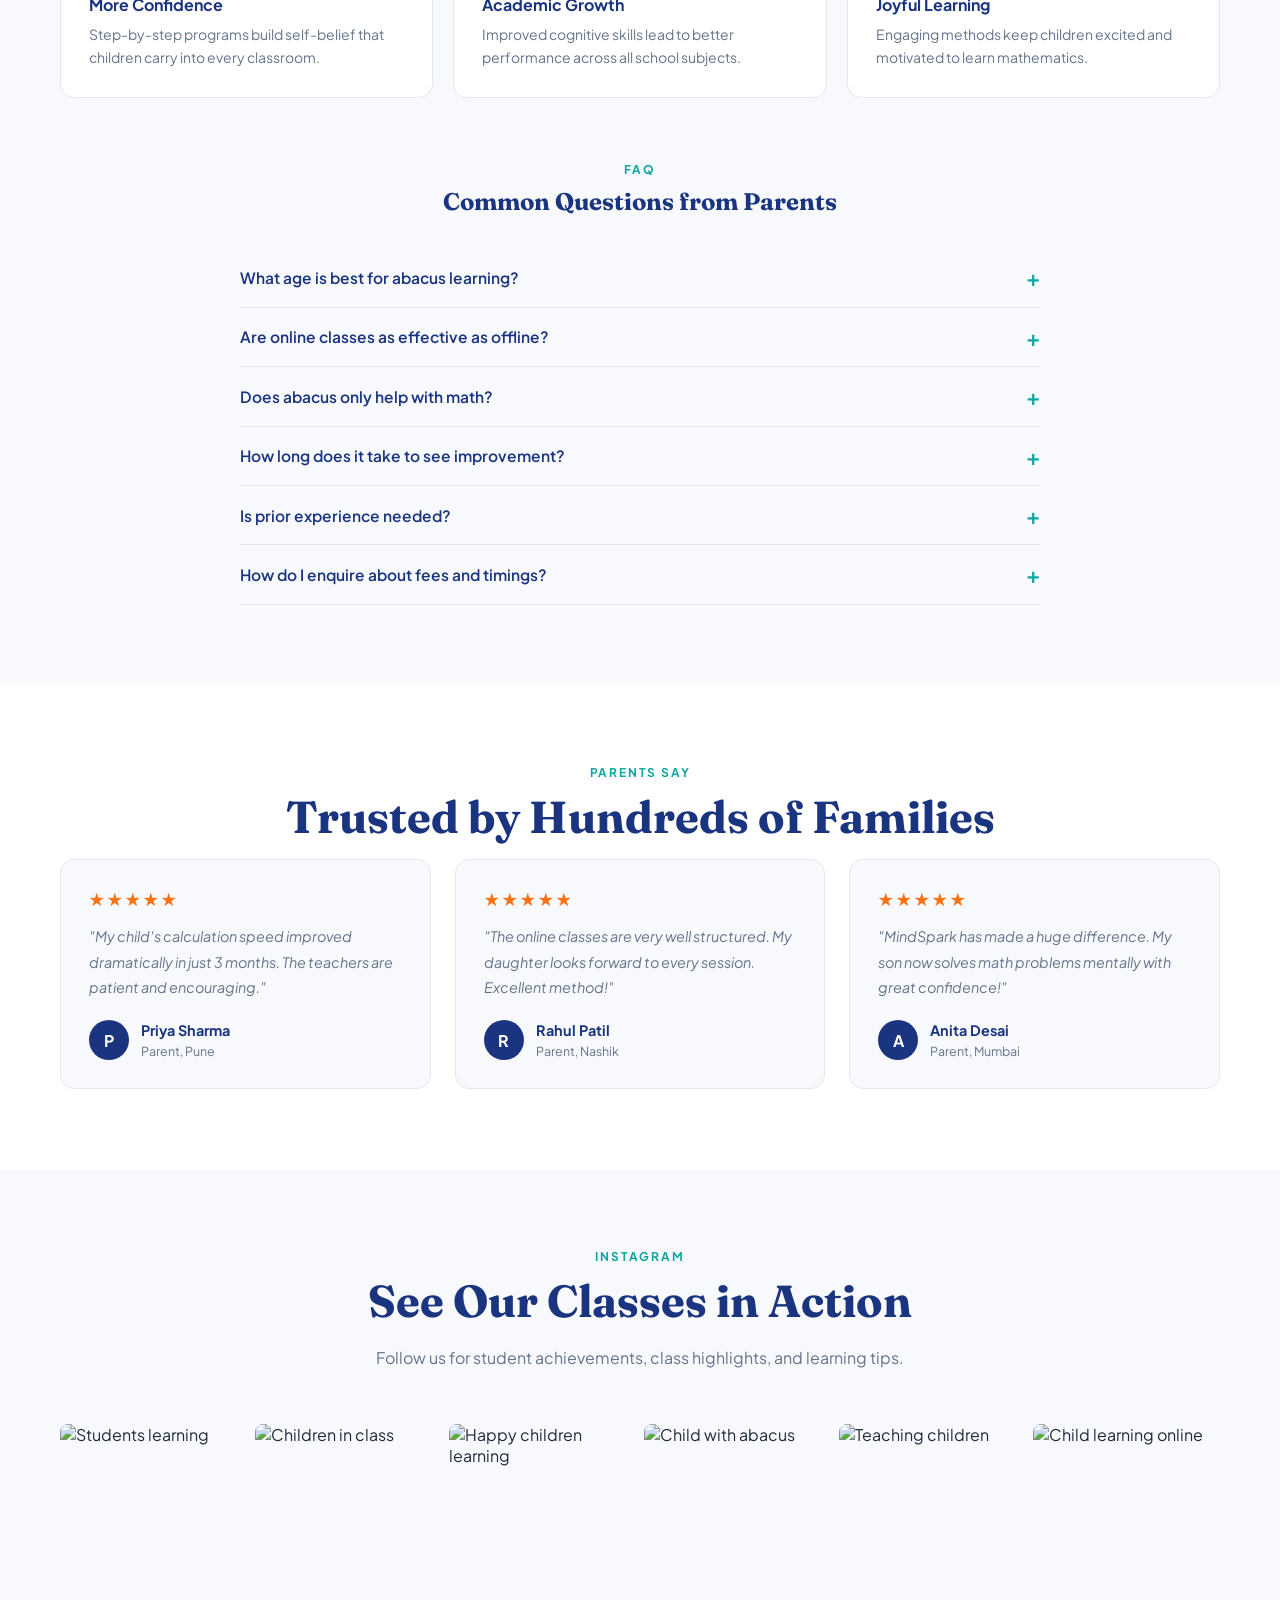
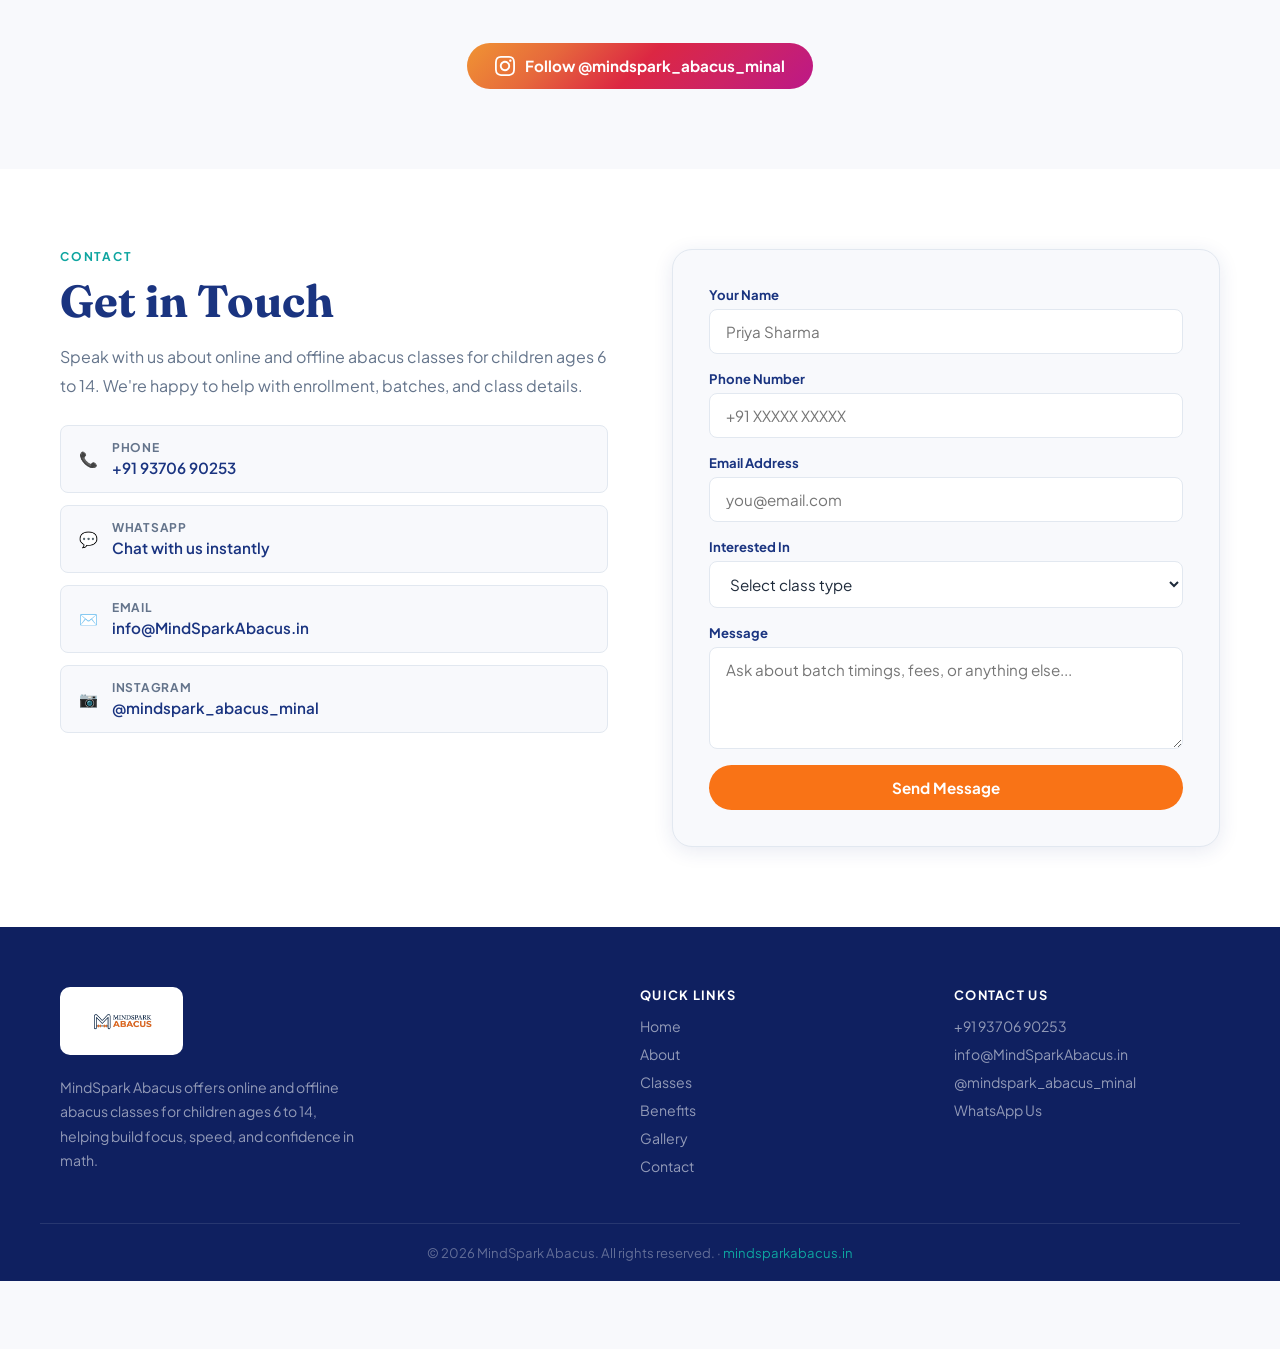
==== commit 4e5cf5d9: "Add files via upload" ====
--- a/index.html
+++ b/index.html
@@ -3,316 +3,367 @@
 <head>
   <meta charset="UTF-8" />
   <meta name="viewport" content="width=device-width, initial-scale=1.0" />
-  <title>MindSpark Abacus – Build Faster Math Skills</title>
-  <meta name="description" content="MindSpark Abacus offers engaging online and offline abacus classes for children ages 6 to 14, helping build focus, speed, and confidence in math." />
+  <meta name="theme-color" content="#1a3480" />
+  <title>MindSpark Abacus – Online &amp; Offline Abacus Classes for Children</title>
+  <meta name="description" content="MindSpark Abacus offers online and offline abacus classes for children ages 6 to 14, helping build focus, speed, and confidence in mathematics." />
+  <meta property="og:title" content="MindSpark Abacus – Build Faster Math Skills" />
+  <meta property="og:description" content="Professional online and offline abacus classes for children ages 6–14." />
+  <meta property="og:type" content="website" />
+  <meta property="og:url" content="https://mindsparkabacus.in" />
   <link rel="preconnect" href="https://fonts.googleapis.com" />
-  <link href="https://fonts.googleapis.com/css2?family=Playfair+Display:wght@700;900&family=DM+Sans:wght@400;500;600&display=swap" rel="stylesheet" />
+  <link href="https://fonts.googleapis.com/css2?family=Fraunces:opsz,wght@9..144,700;9..144,900&family=Plus+Jakarta+Sans:wght@400;500;600;700&display=swap" rel="stylesheet" />
   <link rel="stylesheet" href="style.css" />
 </head>
 <body>
 
-  <!-- NAV -->
-  <header class="nav" id="nav">
-    <div class="nav-inner">
-      <a href="#home" class="nav-logo">
-        <img src="logo.png" alt="MindSpark Abacus" />
-      </a>
-      <button class="hamburger" id="hamburger" aria-label="Menu">
-        <span></span><span></span><span></span>
-      </button>
-      <nav class="nav-links" id="nav-links">
-        <a href="#home">Home</a>
-        <a href="#about">About</a>
-        <a href="#classes">Classes</a>
-        <a href="#benefits">Benefits</a>
-        <a href="#contact" class="nav-cta">Contact Us</a>
-      </nav>
-    </div>
-  </header>
-
-  <!-- HERO -->
-  <section class="hero" id="home">
-    <div class="hero-bg">
-      <div class="orb orb1"></div>
-      <div class="orb orb2"></div>
-      <div class="grid-overlay"></div>
-    </div>
-    <div class="hero-content">
-      <div class="hero-badge">Ages 6 – 14 · Online &amp; Offline</div>
-      <h1>Build Faster<br/><span class="accent">Math Skills</span><br/>with Abacus</h1>
-      <p class="hero-sub">Professional abacus classes designed to improve focus, speed, memory, and confidence in mathematics.</p>
-      <div class="hero-btns">
-        <a href="#contact" class="btn btn-primary">Enroll Now</a>
-        <a href="#classes" class="btn btn-outline">View Classes</a>
-      </div>
-    </div>
-    <div class="hero-visual">
-      <div class="abacus-card">
-        <div class="abacus-frame">
-          <div class="abacus-rod" style="--d:0"><div class="bead top"></div><div class="bead bot active"></div></div>
-          <div class="abacus-rod" style="--d:1"><div class="bead top active"></div><div class="bead bot"></div></div>
-          <div class="abacus-rod" style="--d:2"><div class="bead top"></div><div class="bead bot active"></div></div>
-          <div class="abacus-rod" style="--d:3"><div class="bead top active"></div><div class="bead bot active"></div></div>
-          <div class="abacus-rod" style="--d:4"><div class="bead top"></div><div class="bead bot"></div></div>
-        </div>
-        <div class="abacus-label">MindSpark Method</div>
-      </div>
-      <div class="stat-bubble s1"><strong>500+</strong><span>Students</span></div>
-      <div class="stat-bubble s2"><strong>95%</strong><span>Improvement</span></div>
-    </div>
-  </section>
-
-  <!-- BENEFITS STRIP -->
-  <section class="strip">
-    <div class="strip-inner">
-      <div class="strip-item"><div class="strip-icon">🎯</div><div><strong>Sharper Focus</strong><p>Abacus trains attention and mental clarity</p></div></div>
-      <div class="strip-item"><div class="strip-icon">⚡</div><div><strong>Faster Calculation</strong><p>Solve problems with speed and accuracy</p></div></div>
-      <div class="strip-item"><div class="strip-icon">🧠</div><div><strong>Stronger Memory</strong><p>Visualisation builds long-term retention</p></div></div>
-      <div class="strip-item"><div class="strip-icon">💪</div><div><strong>More Confidence</strong><p>Children grow self-belief in mathematics</p></div></div>
-    </div>
-  </section>
-
-  <!-- ABOUT -->
-  <section class="about section" id="about">
-    <div class="container about-grid">
-      <div class="about-text">
-        <div class="section-label">About Us</div>
-        <h2>About MindSpark Abacus</h2>
-        <p>We help children ages 6 to 14 build faster math skills, sharper focus, and greater confidence through engaging abacus learning for both online and offline classes.</p>
-        <p>At MindSpark, we believe every child can become more confident with numbers when learning is consistent, encouraging, and joyful.</p>
-        <a href="#contact" class="btn btn-primary">Get in Touch</a>
-      </div>
-      <div class="about-visual">
-        <div class="about-card">
-          <div class="about-icon">🏆</div>
-          <div class="about-card-text">
-            <strong>"Every child can become more confident with numbers when learning is consistent, encouraging, and joyful."</strong>
-            <span>— MindSpark Abacus Team</span>
-          </div>
-        </div>
-        <div class="about-stats">
-          <div class="astat"><span class="astat-num">6–14</span><span>Years Age Group</span></div>
-          <div class="astat"><span class="astat-num">2</span><span>Modes: Online &amp; Offline</span></div>
-          <div class="astat"><span class="astat-num">∞</span><span>Growth Potential</span></div>
-        </div>
-      </div>
-    </div>
-  </section>
-
-  <!-- CLASSES -->
-  <section class="classes section" id="classes">
-    <div class="container">
-      <div class="section-label centered">Our Classes</div>
-      <h2 class="centered">Abacus Classes for Ages 6 to 14</h2>
-      <p class="section-sub centered">Simple options for families looking for convenient and effective abacus learning.</p>
-      <div class="classes-grid">
-        <div class="class-card featured">
-          <div class="class-badge">Most Popular</div>
-          <div class="class-icon">🏫</div>
+<!-- ====== NAV ====== -->
+<header class="nav" id="nav">
+  <div class="nav-inner">
+    <a href="#home" class="logo-link">
+      <img src="logo.png" alt="MindSpark Abacus" class="nav-logo" />
+    </a>
+    <nav class="desk-nav" aria-label="Main">
+      <a href="#about">About</a>
+      <a href="#classes">Classes</a>
+      <a href="#benefits">Benefits</a>
+      <a href="#instagram">Gallery</a>
+      <a href="#contact" class="desk-cta">Contact Us</a>
+    </nav>
+    <button class="hbg" id="hbg" aria-label="Open menu" aria-expanded="false">
+      <span></span><span></span><span></span>
+    </button>
+  </div>
+</header>
+
+<!-- ====== MOBILE SLIDE MENU ====== -->
+<div class="mob-overlay" id="mob-overlay" aria-hidden="true"></div>
+<aside class="mob-menu" id="mob-menu" aria-hidden="true">
+  <div class="mob-head">
+    <img src="logo.png" alt="MindSpark Abacus" class="mob-logo" />
+    <button class="mob-close" id="mob-close" aria-label="Close menu">✕</button>
+  </div>
+  <nav class="mob-nav">
+    <a href="#home">🏠 &nbsp;Home</a>
+    <a href="#about">ℹ️ &nbsp;About Us</a>
+    <a href="#classes">📚 &nbsp;Classes</a>
+    <a href="#benefits">⭐ &nbsp;Benefits</a>
+    <a href="#instagram">📷 &nbsp;Gallery</a>
+    <a href="#contact">✉️ &nbsp;Contact</a>
+  </nav>
+  <div class="mob-foot">
+    <a href="https://wa.me/919370690253?text=Hi%20MindSpark%20Abacus!%20I%20want%20to%20know%20about%20classes." target="_blank" class="mob-wa">💬 &nbsp;Chat on WhatsApp</a>
+    <a href="tel:+919370690253" class="mob-call">📞 &nbsp;+91 93706 90253</a>
+  </div>
+</aside>
+
+<!-- ====== HERO ====== -->
+<section class="hero" id="home">
+  <figure class="hero-fig">
+    <img src="https://images.unsplash.com/photo-1580582932707-520aed937b7b?auto=format&fit=crop&w=1400&q=80" alt="Children learning in classroom" />
+  </figure>
+  <div class="hero-grad"></div>
+  <div class="container hero-box">
+    <span class="badge">🎯 &nbsp;Ages 6–14 &nbsp;·&nbsp; Online &amp; Offline</span>
+    <h1>Build Faster<br/><em>Math Skills</em><br/>with Abacus</h1>
+    <p class="hero-p">Professional abacus classes to improve your child's focus, speed, memory, and confidence in mathematics.</p>
+    <div class="hero-btns">
+      <a href="#contact" class="btn btn-orange">Enroll Now</a>
+      <a href="#classes" class="btn btn-ghost-w">View Classes</a>
+    </div>
+    <div class="stats-row">
+      <div class="stat"><b>500+</b><span>Happy Students</span></div>
+      <div class="sdiv"></div>
+      <div class="stat"><b>95%</b><span>Show Improvement</span></div>
+      <div class="sdiv"></div>
+      <div class="stat"><b>6–14</b><span>Age Group</span></div>
+    </div>
+  </div>
+</section>
+
+<!-- ====== STRIP ====== -->
+<section class="strip">
+  <div class="strip-scroll">
+    <div class="strip-card"><span class="s-ico" style="background:#fff0ea">🎯</span><div><b>Sharper Focus</b><p>Better attention span</p></div></div>
+    <div class="strip-card"><span class="s-ico" style="background:#e8fff8">⚡</span><div><b>Faster Calculation</b><p>Speed &amp; accuracy</p></div></div>
+    <div class="strip-card"><span class="s-ico" style="background:#eaefff">🧠</span><div><b>Stronger Memory</b><p>Long-term retention</p></div></div>
+    <div class="strip-card"><span class="s-ico" style="background:#fffce8">💪</span><div><b>More Confidence</b><p>Self-belief in math</p></div></div>
+  </div>
+</section>
+
+<!-- ====== ABOUT ====== -->
+<section class="about section" id="about">
+  <div class="container two-col">
+    <div class="col-img">
+      <div class="img-frame">
+        <img src="https://images.unsplash.com/photo-1596495578065-6e0763fa1178?auto=format&fit=crop&w=700&q=80" alt="Child using abacus" loading="lazy" />
+        <div class="img-badge-tl">MindSpark Method</div>
+      </div>
+      <div class="mini-stats">
+        <div class="mstat"><b>6–14</b><span>Years</span></div>
+        <div class="mstat"><b>2</b><span>Modes</span></div>
+        <div class="mstat"><b>500+</b><span>Students</span></div>
+      </div>
+    </div>
+    <div class="col-text">
+      <div class="label">About Us</div>
+      <h2>About MindSpark Abacus</h2>
+      <p>We help children ages 6 to 14 build faster math skills, sharper focus, and greater confidence through engaging abacus learning — both online and offline.</p>
+      <p>At MindSpark, our trained instructors use a structured, step-by-step curriculum that makes abacus learning fun, effective, and rewarding for every child.</p>
+      <blockquote>
+        <p>"Every child can become more confident with numbers when learning is consistent, encouraging, and joyful."</p>
+        <cite>— MindSpark Abacus Team</cite>
+      </blockquote>
+      <a href="#contact" class="btn btn-orange">Get in Touch</a>
+    </div>
+  </div>
+</section>
+
+<!-- ====== CLASSES ====== -->
+<section class="classes section" id="classes">
+  <div class="container">
+    <div class="label centered">Our Classes</div>
+    <h2 class="centered">Abacus Classes for Ages 6–14</h2>
+    <p class="sub centered">Choose the format that works best for your child.</p>
+    <div class="classes-row">
+      <div class="class-card feat">
+        <div class="class-photo">
+          <img src="https://images.unsplash.com/photo-1588072432836-e10032774350?auto=format&fit=crop&w=700&q=80" alt="Children in abacus class" loading="lazy" />
+          <div class="c-tag">Most Popular</div>
+        </div>
+        <div class="class-body">
+          <div class="c-ico">🏫</div>
           <h3>Offline Classes</h3>
-          <p>Classroom-based learning with teacher-led sessions, peer practice, and hands-on abacus work.</p>
+          <p>Classroom-based learning with teacher-led sessions and hands-on abacus practice.</p>
           <ul>
             <li>✓ Teacher-led sessions</li>
-            <li>✓ Practice with peers</li>
-            <li>✓ Routine and structure</li>
-            <li>✓ Ideal for beginners</li>
+            <li>✓ Peer interaction</li>
+            <li>✓ Hands-on abacus</li>
+            <li>✓ Structured schedule</li>
           </ul>
-          <a href="#contact" class="btn btn-primary">Ask About Batches</a>
-        </div>
-        <div class="class-card">
-          <div class="class-icon">💻</div>
+          <a href="#contact" class="btn btn-white-navy full">Ask About Batches</a>
+        </div>
+      </div>
+      <div class="class-card">
+        <div class="class-photo">
+          <img src="https://images.unsplash.com/photo-1543269865-cbf427effbad?auto=format&fit=crop&w=700&q=80" alt="Child learning online" loading="lazy" />
+        </div>
+        <div class="class-body">
+          <div class="c-ico">💻</div>
           <h3>Online Classes</h3>
-          <p>Learn from home with flexible attendance, comfort, and access from any location.</p>
+          <p>Live interactive sessions from home with flexible timing and the same quality teaching.</p>
           <ul>
-            <li>✓ Flexible attendance</li>
-            <li>✓ Comfort of home</li>
-            <li>✓ Suitable across locations</li>
-            <li>✓ Live interactive sessions</li>
+            <li>✓ Flexible schedule</li>
+            <li>✓ Learn from anywhere</li>
+            <li>✓ Live interactive</li>
+            <li>✓ Recorded for review</li>
           </ul>
-          <a href="#contact" class="btn btn-outline">Ask About Batches</a>
-        </div>
-        <div class="class-card">
-          <div class="class-icon">📅</div>
-          <h3>Age: 6 – 14 Years</h3>
-          <p>Age-appropriate teaching from beginner to advanced, with parent-friendly progress updates.</p>
-          <ul>
-            <li>✓ Beginner to advanced</li>
-            <li>✓ No prior experience needed</li>
-            <li>✓ Easy drop-in/out</li>
-            <li>✓ Parent-friendly progress</li>
-          </ul>
-          <a href="#contact" class="btn btn-outline">Ask About Timings</a>
-        </div>
-      </div>
-    </div>
-  </section>
-
-  <!-- BENEFITS -->
-  <section class="benefits section" id="benefits">
-    <div class="container">
-      <div class="section-label centered">Why Abacus</div>
-      <h2 class="centered">Benefits of Abacus for Growing Minds</h2>
-      <p class="section-sub centered">Discover how abacus learning helps children ages 6 to 14 build faster math skills, stronger concentration, sharper memory, and greater confidence.</p>
-      <div class="benefits-grid">
-        <div class="benefit-card">
-          <div class="benefit-num">01</div>
-          <h4>Sharper Focus</h4>
-          <p>Regular abacus practice trains children to maintain focus and concentrate on tasks for longer periods, benefiting all subjects.</p>
-        </div>
-        <div class="benefit-card">
-          <div class="benefit-num">02</div>
-          <h4>Faster Calculation</h4>
-          <p>Children learn to solve math problems with greater speed and confidence, making school math feel less stressful.</p>
-        </div>
-        <div class="benefit-card">
-          <div class="benefit-num">03</div>
-          <h4>Stronger Memory</h4>
-          <p>Abacus strengthens visualisation and memory skills that help children retain information and perform better.</p>
-        </div>
-        <div class="benefit-card">
-          <div class="benefit-num">04</div>
-          <h4>More Confidence</h4>
-          <p>Step-by-step programs help children grow self-belief and encourages children to enjoy learning.</p>
-        </div>
-        <div class="benefit-card">
-          <div class="benefit-num">05</div>
-          <h4>Better Concentration</h4>
-          <p>Abacus also supports concentration, memory, visualisation, and comfort with numbers, which benefit overall learning.</p>
-        </div>
-        <div class="benefit-card">
-          <div class="benefit-num">06</div>
-          <h4>Academic Growth</h4>
-          <p>Abacus practice supports academic growth and everyday learning habits that parents value.</p>
-        </div>
-      </div>
-
-      <!-- FAQ -->
-      <div class="faq-section">
-        <div class="section-label centered">Common Questions</div>
-        <h3 class="centered">Helpful answers for parents</h3>
-        <div class="faq-grid">
-          <div class="faq-item">
-            <h4>What age is best for abacus learning?</h4>
-            <p>Abacus classes are especially effective for children ages 6 to 14, when focus, number sense, and learning habits are still developing.</p>
-          </div>
-          <div class="faq-item">
-            <h4>Are online classes effective?</h4>
-            <p>Yes. With the right teaching approach, online abacus classes can be engaging, interactive and effective for steady progress.</p>
-          </div>
-          <div class="faq-item">
-            <h4>Does abacus only help with math?</h4>
-            <p>No. It also supports concentration, memory, visualisation, and confidence, which can benefit overall learning.</p>
-          </div>
-          <div class="faq-item">
-            <h4>Will abacus make school math easier?</h4>
-            <p>It can help children become quicker and more confident with calculations, which often makes school math feel less stressful.</p>
-          </div>
-          <div class="faq-item">
-            <h4>How long to see improvement?</h4>
-            <p>Many parents notice better speed, attention, and comfort with numbers after a period of regular guided practice.</p>
-          </div>
-          <div class="faq-item">
-            <h4>How can I choose the right class?</h4>
-            <p>Look for age-appropriate teaching, consistent practice support, and a learning environment that keeps children motivated and comfortable.</p>
-          </div>
-        </div>
-      </div>
-    </div>
-  </section>
-
-  <!-- CONTACT -->
-  <section class="contact section" id="contact">
-    <div class="container contact-grid">
-      <div class="contact-info">
-        <div class="section-label">Contact</div>
-        <h2>Get in Touch</h2>
-        <p>Speak with MindSpark Abacus about online and offline abacus classes for children ages 6 to 14. We are happy to help parents with enrollment questions and class details.</p>
-        <div class="contact-details">
-          <a href="tel:+919370690253" class="contact-item">
-            <div class="ci-icon">📞</div>
-            <div><strong>Phone</strong><span>+91 93706 90253</span></div>
-          </a>
-          <a href="https://wa.me/919370690253?text=Hi%20MindSpark%20Abacus!%20I%20am%20interested%20in%20abacus%20classes%20for%20my%20child." target="_blank" class="contact-item whatsapp-item">
-            <div class="ci-icon">💬</div>
-            <div><strong>WhatsApp</strong><span>Chat with us instantly</span></div>
-          </a>
-          <a href="mailto:info@MindSparkAbacus.in" class="contact-item">
-            <div class="ci-icon">✉️</div>
-            <div><strong>Email</strong><span>info@MindSparkAbacus.in</span></div>
-          </a>
-        </div>
-        <div class="social-links">
-          <a href="#" aria-label="Facebook" class="social-btn">f</a>
-          <a href="#" aria-label="Instagram" class="social-btn">in</a>
-          <a href="#" aria-label="LinkedIn" class="social-btn">li</a>
-        </div>
-      </div>
-      <div class="contact-form-wrap">
-        <form action="https://formspree.io/f/mojbbrlb" method="POST" class="contact-form" id="contact-form">
-          <div class="form-group">
-            <label for="name">Your Name</label>
-            <input type="text" id="name" name="name" placeholder="e.g. Priya Sharma" required />
-          </div>
-          <div class="form-group">
-            <label for="phone">Phone Number</label>
-            <input type="tel" id="phone" name="phone" placeholder="+91 XXXXX XXXXX" />
-          </div>
-          <div class="form-group">
-            <label for="email">Email Address</label>
-            <input type="email" id="email" name="email" placeholder="you@email.com" required />
-          </div>
-          <div class="form-group">
-            <label for="interest">Interested In</label>
-            <select id="interest" name="interest">
-              <option value="">Select class type</option>
-              <option value="offline">Offline Classes</option>
-              <option value="online">Online Classes</option>
-              <option value="both">Both (Not Sure Yet)</option>
-            </select>
-          </div>
-          <div class="form-group">
-            <label for="message">Message</label>
-            <textarea id="message" name="message" rows="4" placeholder="Ask about batch timings, fees, or anything else..."></textarea>
-          </div>
-          <button type="submit" class="btn btn-primary full-width">Send Message</button>
-          <div class="form-success" id="form-success">✅ Thank you! We'll get back to you shortly.</div>
-        </form>
-      </div>
-    </div>
-  </section>
-
-  <!-- FOOTER -->
-  <footer class="footer">
-    <div class="container footer-inner">
-      <div class="footer-brand">
-        <img src="logo.png" alt="MindSpark Abacus" class="footer-logo" />
-        <p>MindSpark Abacus offers engaging online and offline abacus classes for children ages 6 to 14, helping build focus, speed, and confidence in math.</p>
-      </div>
-      <div class="footer-links">
-        <strong>Quick Links</strong>
-        <a href="#home">Home</a>
-        <a href="#about">About</a>
-        <a href="#classes">Classes</a>
-        <a href="#benefits">Benefits of Abacus</a>
-        <a href="#contact">Contact</a>
-      </div>
-      <div class="footer-contact">
-        <strong>Contact</strong>
-        <a href="tel:+919370690253">+91 93706 90253</a>
-        <a href="mailto:info@MindSparkAbacus.in">info@MindSparkAbacus.in</a>
-      </div>
-    </div>
-    <div class="footer-bottom">
-      <p>© 2026 MindSpark Abacus. All rights reserved.</p>
-    </div>
-  </footer>
-
-  <!-- Floating WhatsApp Button -->
-  <a href="https://wa.me/919370690253?text=Hi%20MindSpark%20Abacus!%20I%20am%20interested%20in%20abacus%20classes%20for%20my%20child." target="_blank" class="wa-float" aria-label="Chat on WhatsApp">
-    <svg xmlns="http://www.w3.org/2000/svg" viewBox="0 0 24 24" fill="white" width="28" height="28"><path d="M17.472 14.382c-.297-.149-1.758-.867-2.03-.967-.273-.099-.471-.148-.67.15-.197.297-.767.966-.94 1.164-.173.199-.347.223-.644.075-.297-.15-1.255-.463-2.39-1.475-.883-.788-1.48-1.761-1.653-2.059-.173-.297-.018-.458.13-.606.134-.133.298-.347.446-.52.149-.174.198-.298.298-.497.099-.198.05-.371-.025-.52-.075-.149-.669-1.612-.916-2.207-.242-.579-.487-.5-.669-.51-.173-.008-.371-.01-.57-.01-.198 0-.52.074-.792.372-.272.297-1.04 1.016-1.04 2.479 0 1.462 1.065 2.875 1.213 3.074.149.198 2.096 3.2 5.077 4.487.709.306 1.262.489 1.694.625.712.227 1.36.195 1.871.118.571-.085 1.758-.719 2.006-1.413.248-.694.248-1.289.173-1.413-.074-.124-.272-.198-.57-.347m-5.421 7.403h-.004a9.87 9.87 0 01-5.031-1.378l-.361-.214-3.741.982.998-3.648-.235-.374a9.86 9.86 0 01-1.51-5.26c.001-5.45 4.436-9.884 9.888-9.884 2.64 0 5.122 1.03 6.988 2.898a9.825 9.825 0 012.893 6.994c-.003 5.45-4.437 9.884-9.885 9.884m8.413-18.297A11.815 11.815 0 0012.05 0C5.495 0 .16 5.335.157 11.892c0 2.096.547 4.142 1.588 5.945L.057 24l6.305-1.654a11.882 11.882 0 005.683 1.448h.005c6.554 0 11.89-5.335 11.893-11.893a11.821 11.821 0 00-3.48-8.413Z"/></svg>
-    <span>WhatsApp Us</span>
+          <a href="#contact" class="btn btn-outline full">Ask About Batches</a>
+        </div>
+      </div>
+    </div>
+  </div>
+</section>
+
+<!-- ====== BENEFITS ====== -->
+<section class="benefits section" id="benefits">
+  <div class="container">
+    <div class="label centered">Why Abacus</div>
+    <h2 class="centered">Benefits of Abacus Training</h2>
+    <p class="sub centered">Abacus learning builds skills that go far beyond just math.</p>
+    <div class="ben-grid">
+      <div class="ben-card"><div class="ben-ico">🎯</div><h4>Sharper Focus</h4><p>Regular practice trains children to maintain attention for longer, benefiting every subject.</p></div>
+      <div class="ben-card"><div class="ben-ico">⚡</div><h4>Faster Calculation</h4><p>Children solve problems with greater speed and confidence — less stress in exams.</p></div>
+      <div class="ben-card"><div class="ben-ico">🧠</div><h4>Stronger Memory</h4><p>Visualisation techniques strengthen retention of numbers and other information.</p></div>
+      <div class="ben-card"><div class="ben-ico">💪</div><h4>More Confidence</h4><p>Step-by-step programs build self-belief that children carry into every classroom.</p></div>
+      <div class="ben-card"><div class="ben-ico">🎓</div><h4>Academic Growth</h4><p>Improved cognitive skills lead to better performance across all school subjects.</p></div>
+      <div class="ben-card"><div class="ben-ico">😊</div><h4>Joyful Learning</h4><p>Engaging methods keep children excited and motivated to learn mathematics.</p></div>
+    </div>
+
+    <!-- FAQ -->
+    <div class="faq-wrap">
+      <div class="label centered" style="margin-top:64px">FAQ</div>
+      <h3 class="centered">Common Questions from Parents</h3>
+      <div class="faqs">
+        <div class="faq-item">
+          <button class="faq-q">What age is best for abacus learning? <span class="faq-icon">+</span></button>
+          <div class="faq-a"><p>Abacus is especially effective for children ages 6 to 14, when focus, number sense, and learning habits are still developing.</p></div>
+        </div>
+        <div class="faq-item">
+          <button class="faq-q">Are online classes as effective as offline? <span class="faq-icon">+</span></button>
+          <div class="faq-a"><p>Yes! With the right teaching approach, online abacus classes are engaging, interactive and equally effective.</p></div>
+        </div>
+        <div class="faq-item">
+          <button class="faq-q">Does abacus only help with math? <span class="faq-icon">+</span></button>
+          <div class="faq-a"><p>No. Abacus also improves concentration, memory, visualisation, and overall confidence — benefiting all school subjects.</p></div>
+        </div>
+        <div class="faq-item">
+          <button class="faq-q">How long does it take to see improvement? <span class="faq-icon">+</span></button>
+          <div class="faq-a"><p>Many parents notice better speed and attention within 2–3 months of regular guided practice.</p></div>
+        </div>
+        <div class="faq-item">
+          <button class="faq-q">Is prior experience needed? <span class="faq-icon">+</span></button>
+          <div class="faq-a"><p>No prior experience is needed. Children can begin at a suitable level regardless of their current math ability.</p></div>
+        </div>
+        <div class="faq-item">
+          <button class="faq-q">How do I enquire about fees and timings? <span class="faq-icon">+</span></button>
+          <div class="faq-a"><p>Fill in the contact form below or WhatsApp us at +91 93706 90253. We'll share batch details, timings, and fees promptly.</p></div>
+        </div>
+      </div>
+    </div>
+  </div>
+</section>
+
+<!-- ====== TESTIMONIALS ====== -->
+<section class="testi section">
+  <div class="container">
+    <div class="label centered">Parents Say</div>
+    <h2 class="centered">Trusted by Hundreds of Families</h2>
+    <div class="testi-row">
+      <div class="testi-card">
+        <div class="stars">★★★★★</div>
+        <p>"My child's calculation speed improved dramatically in just 3 months. The teachers are patient and encouraging."</p>
+        <div class="testi-auth"><div class="avi">P</div><div><b>Priya Sharma</b><span>Parent, Pune</span></div></div>
+      </div>
+      <div class="testi-card">
+        <div class="stars">★★★★★</div>
+        <p>"The online classes are very well structured. My daughter looks forward to every session. Excellent method!"</p>
+        <div class="testi-auth"><div class="avi">R</div><div><b>Rahul Patil</b><span>Parent, Nashik</span></div></div>
+      </div>
+      <div class="testi-card">
+        <div class="stars">★★★★★</div>
+        <p>"MindSpark has made a huge difference. My son now solves math problems mentally with great confidence!"</p>
+        <div class="testi-auth"><div class="avi">A</div><div><b>Anita Desai</b><span>Parent, Mumbai</span></div></div>
+      </div>
+    </div>
+  </div>
+</section>
+
+<!-- ====== INSTAGRAM ====== -->
+<section class="insta-sec section" id="instagram">
+  <div class="container">
+    <div class="label centered">Instagram</div>
+    <h2 class="centered">See Our Classes in Action</h2>
+    <p class="sub centered">Follow us for student achievements, class highlights, and learning tips.</p>
+    <div class="insta-grid">
+      <a href="https://www.instagram.com/mindspark_abacus_minal/" target="_blank" rel="noopener" class="insta-pic">
+        <img src="https://images.unsplash.com/photo-1509062522246-3755977927d7?auto=format&fit=crop&w=400&h=400&q=80" alt="Students learning" loading="lazy" />
+        <div class="insta-ov"><svg viewBox="0 0 24 24" fill="white" width="24" height="24"><path d="M12 2.163c3.204 0 3.584.012 4.85.07 3.252.148 4.771 1.691 4.919 4.919.058 1.265.069 1.645.069 4.849 0 3.205-.012 3.584-.069 4.849-.149 3.225-1.664 4.771-4.919 4.919-1.266.058-1.644.07-4.85.07-3.204 0-3.584-.012-4.849-.07-3.26-.149-4.771-1.699-4.919-4.92-.058-1.265-.07-1.644-.07-4.849 0-3.204.013-3.583.07-4.849.149-3.227 1.664-4.771 4.919-4.919 1.266-.057 1.645-.069 4.849-.069zm0-2.163c-3.259 0-3.667.014-4.947.072-4.358.2-6.78 2.618-6.98 6.98-.059 1.281-.073 1.689-.073 4.948 0 3.259.014 3.668.072 4.948.2 4.358 2.618 6.78 6.98 6.98 1.281.058 1.689.072 4.948.072 3.259 0 3.668-.014 4.948-.072 4.354-.2 6.782-2.618 6.979-6.98.059-1.28.073-1.689.073-4.948 0-3.259-.014-3.667-.072-4.947-.196-4.354-2.617-6.78-6.979-6.98-1.281-.059-1.69-.073-4.949-.073zm0 5.838c-3.403 0-6.162 2.759-6.162 6.162s2.759 6.163 6.162 6.163 6.162-2.759 6.162-6.163c0-3.403-2.759-6.162-6.162-6.162zm0 10.162c-2.209 0-4-1.79-4-4 0-2.209 1.791-4 4-4s4 1.791 4 4c0 2.21-1.791 4-4 4zm6.406-11.845c-.796 0-1.441.645-1.441 1.44s.645 1.44 1.441 1.44c.795 0 1.439-.645 1.439-1.44s-.644-1.44-1.439-1.44z"/></svg></div>
+      </a>
+      <a href="https://www.instagram.com/mindspark_abacus_minal/" target="_blank" rel="noopener" class="insta-pic">
+        <img src="https://images.unsplash.com/photo-1543269865-cbf427effbad?auto=format&fit=crop&w=400&h=400&q=80" alt="Children in class" loading="lazy" />
+        <div class="insta-ov"><svg viewBox="0 0 24 24" fill="white" width="24" height="24"><path d="M12 2.163c3.204 0 3.584.012 4.85.07 3.252.148 4.771 1.691 4.919 4.919.058 1.265.069 1.645.069 4.849 0 3.205-.012 3.584-.069 4.849-.149 3.225-1.664 4.771-4.919 4.919-1.266.058-1.644.07-4.85.07-3.204 0-3.584-.012-4.849-.07-3.26-.149-4.771-1.699-4.919-4.92-.058-1.265-.07-1.644-.07-4.849 0-3.204.013-3.583.07-4.849.149-3.227 1.664-4.771 4.919-4.919 1.266-.057 1.645-.069 4.849-.069zm0-2.163c-3.259 0-3.667.014-4.947.072-4.358.2-6.78 2.618-6.98 6.98-.059 1.281-.073 1.689-.073 4.948 0 3.259.014 3.668.072 4.948.2 4.358 2.618 6.78 6.98 6.98 1.281.058 1.689.072 4.948.072 3.259 0 3.668-.014 4.948-.072 4.354-.2 6.782-2.618 6.979-6.98.059-1.28.073-1.689.073-4.948 0-3.259-.014-3.667-.072-4.947-.196-4.354-2.617-6.78-6.979-6.98-1.281-.059-1.69-.073-4.949-.073zm0 5.838c-3.403 0-6.162 2.759-6.162 6.162s2.759 6.163 6.162 6.163 6.162-2.759 6.162-6.163c0-3.403-2.759-6.162-6.162-6.162zm0 10.162c-2.209 0-4-1.79-4-4 0-2.209 1.791-4 4-4s4 1.791 4 4c0 2.21-1.791 4-4 4zm6.406-11.845c-.796 0-1.441.645-1.441 1.44s.645 1.44 1.441 1.44c.795 0 1.439-.645 1.439-1.44s-.644-1.44-1.439-1.44z"/></svg></div>
+      </a>
+      <a href="https://www.instagram.com/mindspark_abacus_minal/" target="_blank" rel="noopener" class="insta-pic">
+        <img src="https://images.unsplash.com/photo-1529390079861-591de354faf5?auto=format&fit=crop&w=400&h=400&q=80" alt="Happy children learning" loading="lazy" />
+        <div class="insta-ov"><svg viewBox="0 0 24 24" fill="white" width="24" height="24"><path d="M12 2.163c3.204 0 3.584.012 4.85.07 3.252.148 4.771 1.691 4.919 4.919.058 1.265.069 1.645.069 4.849 0 3.205-.012 3.584-.069 4.849-.149 3.225-1.664 4.771-4.919 4.919-1.266.058-1.644.07-4.85.07-3.204 0-3.584-.012-4.849-.07-3.26-.149-4.771-1.699-4.919-4.92-.058-1.265-.07-1.644-.07-4.849 0-3.204.013-3.583.07-4.849.149-3.227 1.664-4.771 4.919-4.919 1.266-.057 1.645-.069 4.849-.069zm0-2.163c-3.259 0-3.667.014-4.947.072-4.358.2-6.78 2.618-6.98 6.98-.059 1.281-.073 1.689-.073 4.948 0 3.259.014 3.668.072 4.948.2 4.358 2.618 6.78 6.98 6.98 1.281.058 1.689.072 4.948.072 3.259 0 3.668-.014 4.948-.072 4.354-.2 6.782-2.618 6.979-6.98.059-1.28.073-1.689.073-4.948 0-3.259-.014-3.667-.072-4.947-.196-4.354-2.617-6.78-6.979-6.98-1.281-.059-1.69-.073-4.949-.073zm0 5.838c-3.403 0-6.162 2.759-6.162 6.162s2.759 6.163 6.162 6.163 6.162-2.759 6.162-6.163c0-3.403-2.759-6.162-6.162-6.162zm0 10.162c-2.209 0-4-1.79-4-4 0-2.209 1.791-4 4-4s4 1.791 4 4c0 2.21-1.791 4-4 4zm6.406-11.845c-.796 0-1.441.645-1.441 1.44s.645 1.44 1.441 1.44c.795 0 1.439-.645 1.439-1.44s-.644-1.44-1.439-1.44z"/></svg></div>
+      </a>
+      <a href="https://www.instagram.com/mindspark_abacus_minal/" target="_blank" rel="noopener" class="insta-pic">
+        <img src="https://images.unsplash.com/photo-1596495578065-6e0763fa1178?auto=format&fit=crop&w=400&h=400&q=80" alt="Child with abacus" loading="lazy" />
+        <div class="insta-ov"><svg viewBox="0 0 24 24" fill="white" width="24" height="24"><path d="M12 2.163c3.204 0 3.584.012 4.85.07 3.252.148 4.771 1.691 4.919 4.919.058 1.265.069 1.645.069 4.849 0 3.205-.012 3.584-.069 4.849-.149 3.225-1.664 4.771-4.919 4.919-1.266.058-1.644.07-4.85.07-3.204 0-3.584-.012-4.849-.07-3.26-.149-4.771-1.699-4.919-4.92-.058-1.265-.07-1.644-.07-4.849 0-3.204.013-3.583.07-4.849.149-3.227 1.664-4.771 4.919-4.919 1.266-.057 1.645-.069 4.849-.069zm0-2.163c-3.259 0-3.667.014-4.947.072-4.358.2-6.78 2.618-6.98 6.98-.059 1.281-.073 1.689-.073 4.948 0 3.259.014 3.668.072 4.948.2 4.358 2.618 6.78 6.98 6.98 1.281.058 1.689.072 4.948.072 3.259 0 3.668-.014 4.948-.072 4.354-.2 6.782-2.618 6.979-6.98.059-1.28.073-1.689.073-4.948 0-3.259-.014-3.667-.072-4.947-.196-4.354-2.617-6.78-6.979-6.98-1.281-.059-1.69-.073-4.949-.073zm0 5.838c-3.403 0-6.162 2.759-6.162 6.162s2.759 6.163 6.162 6.163 6.162-2.759 6.162-6.163c0-3.403-2.759-6.162-6.162-6.162zm0 10.162c-2.209 0-4-1.79-4-4 0-2.209 1.791-4 4-4s4 1.791 4 4c0 2.21-1.791 4-4 4zm6.406-11.845c-.796 0-1.441.645-1.441 1.44s.645 1.44 1.441 1.44c.795 0 1.439-.645 1.439-1.44s-.644-1.44-1.439-1.44z"/></svg></div>
+      </a>
+      <a href="https://www.instagram.com/mindspark_abacus_minal/" target="_blank" rel="noopener" class="insta-pic">
+        <img src="https://images.unsplash.com/photo-1588072432836-e10032774350?auto=format&fit=crop&w=400&h=400&q=80" alt="Teaching children" loading="lazy" />
+        <div class="insta-ov"><svg viewBox="0 0 24 24" fill="white" width="24" height="24"><path d="M12 2.163c3.204 0 3.584.012 4.85.07 3.252.148 4.771 1.691 4.919 4.919.058 1.265.069 1.645.069 4.849 0 3.205-.012 3.584-.069 4.849-.149 3.225-1.664 4.771-4.919 4.919-1.266.058-1.644.07-4.85.07-3.204 0-3.584-.012-4.849-.07-3.26-.149-4.771-1.699-4.919-4.92-.058-1.265-.07-1.644-.07-4.849 0-3.204.013-3.583.07-4.849.149-3.227 1.664-4.771 4.919-4.919 1.266-.057 1.645-.069 4.849-.069zm0-2.163c-3.259 0-3.667.014-4.947.072-4.358.2-6.78 2.618-6.98 6.98-.059 1.281-.073 1.689-.073 4.948 0 3.259.014 3.668.072 4.948.2 4.358 2.618 6.78 6.98 6.98 1.281.058 1.689.072 4.948.072 3.259 0 3.668-.014 4.948-.072 4.354-.2 6.782-2.618 6.979-6.98.059-1.28.073-1.689.073-4.948 0-3.259-.014-3.667-.072-4.947-.196-4.354-2.617-6.78-6.979-6.98-1.281-.059-1.69-.073-4.949-.073zm0 5.838c-3.403 0-6.162 2.759-6.162 6.162s2.759 6.163 6.162 6.163 6.162-2.759 6.162-6.163c0-3.403-2.759-6.162-6.162-6.162zm0 10.162c-2.209 0-4-1.79-4-4 0-2.209 1.791-4 4-4s4 1.791 4 4c0 2.21-1.791 4-4 4zm6.406-11.845c-.796 0-1.441.645-1.441 1.44s.645 1.44 1.441 1.44c.795 0 1.439-.645 1.439-1.44s-.644-1.44-1.439-1.44z"/></svg></div>
+      </a>
+      <a href="https://www.instagram.com/mindspark_abacus_minal/" target="_blank" rel="noopener" class="insta-pic">
+        <img src="https://images.unsplash.com/photo-1610484826967-09c5720778c7?auto=format&fit=crop&w=400&h=400&q=80" alt="Child learning online" loading="lazy" />
+        <div class="insta-ov"><svg viewBox="0 0 24 24" fill="white" width="24" height="24"><path d="M12 2.163c3.204 0 3.584.012 4.85.07 3.252.148 4.771 1.691 4.919 4.919.058 1.265.069 1.645.069 4.849 0 3.205-.012 3.584-.069 4.849-.149 3.225-1.664 4.771-4.919 4.919-1.266.058-1.644.07-4.85.07-3.204 0-3.584-.012-4.849-.07-3.26-.149-4.771-1.699-4.919-4.92-.058-1.265-.07-1.644-.07-4.849 0-3.204.013-3.583.07-4.849.149-3.227 1.664-4.771 4.919-4.919 1.266-.057 1.645-.069 4.849-.069zm0-2.163c-3.259 0-3.667.014-4.947.072-4.358.2-6.78 2.618-6.98 6.98-.059 1.281-.073 1.689-.073 4.948 0 3.259.014 3.668.072 4.948.2 4.358 2.618 6.78 6.98 6.98 1.281.058 1.689.072 4.948.072 3.259 0 3.668-.014 4.948-.072 4.354-.2 6.782-2.618 6.979-6.98.059-1.28.073-1.689.073-4.948 0-3.259-.014-3.667-.072-4.947-.196-4.354-2.617-6.78-6.979-6.98-1.281-.059-1.69-.073-4.949-.073zm0 5.838c-3.403 0-6.162 2.759-6.162 6.162s2.759 6.163 6.162 6.163 6.162-2.759 6.162-6.163c0-3.403-2.759-6.162-6.162-6.162zm0 10.162c-2.209 0-4-1.79-4-4 0-2.209 1.791-4 4-4s4 1.791 4 4c0 2.21-1.791 4-4 4zm6.406-11.845c-.796 0-1.441.645-1.441 1.44s.645 1.44 1.441 1.44c.795 0 1.439-.645 1.439-1.44s-.644-1.44-1.439-1.44z"/></svg></div>
+      </a>
+    </div>
+    <div class="insta-cta-wrap">
+      <a href="https://www.instagram.com/mindspark_abacus_minal/" target="_blank" rel="noopener" class="btn btn-insta">
+        <svg viewBox="0 0 24 24" fill="currentColor" width="20" height="20" style="flex-shrink:0"><path d="M12 2.163c3.204 0 3.584.012 4.85.07 3.252.148 4.771 1.691 4.919 4.919.058 1.265.069 1.645.069 4.849 0 3.205-.012 3.584-.069 4.849-.149 3.225-1.664 4.771-4.919 4.919-1.266.058-1.644.07-4.85.07-3.204 0-3.584-.012-4.849-.07-3.26-.149-4.771-1.699-4.919-4.92-.058-1.265-.07-1.644-.07-4.849 0-3.204.013-3.583.07-4.849.149-3.227 1.664-4.771 4.919-4.919 1.266-.057 1.645-.069 4.849-.069zm0-2.163c-3.259 0-3.667.014-4.947.072-4.358.2-6.78 2.618-6.98 6.98-.059 1.281-.073 1.689-.073 4.948 0 3.259.014 3.668.072 4.948.2 4.358 2.618 6.78 6.98 6.98 1.281.058 1.689.072 4.948.072 3.259 0 3.668-.014 4.948-.072 4.354-.2 6.782-2.618 6.979-6.98.059-1.28.073-1.689.073-4.948 0-3.259-.014-3.667-.072-4.947-.196-4.354-2.617-6.78-6.979-6.98-1.281-.059-1.69-.073-4.949-.073zm0 5.838c-3.403 0-6.162 2.759-6.162 6.162s2.759 6.163 6.162 6.163 6.162-2.759 6.162-6.163c0-3.403-2.759-6.162-6.162-6.162zm0 10.162c-2.209 0-4-1.79-4-4 0-2.209 1.791-4 4-4s4 1.791 4 4c0 2.21-1.791 4-4 4zm6.406-11.845c-.796 0-1.441.645-1.441 1.44s.645 1.44 1.441 1.44c.795 0 1.439-.645 1.439-1.44s-.644-1.44-1.439-1.44z"/></svg>
+        Follow @mindspark_abacus_minal
+      </a>
+    </div>
+  </div>
+</section>
+
+<!-- ====== CONTACT ====== -->
+<section class="contact section" id="contact">
+  <div class="container two-col">
+    <div class="col-text">
+      <div class="label">Contact</div>
+      <h2>Get in Touch</h2>
+      <p>Speak with us about online and offline abacus classes for children ages 6 to 14. We're happy to help with enrollment, batches, and class details.</p>
+      <div class="contact-items">
+        <a href="tel:+919370690253" class="ci"><span class="ci-ico">📞</span><div><b>Phone</b><span>+91 93706 90253</span></div></a>
+        <a href="https://wa.me/919370690253?text=Hi%20MindSpark%20Abacus!" target="_blank" class="ci ci-wa"><span class="ci-ico">💬</span><div><b>WhatsApp</b><span>Chat with us instantly</span></div></a>
+        <a href="mailto:info@MindSparkAbacus.in" class="ci"><span class="ci-ico">✉️</span><div><b>Email</b><span>info@MindSparkAbacus.in</span></div></a>
+        <a href="https://www.instagram.com/mindspark_abacus_minal/" target="_blank" class="ci"><span class="ci-ico">📷</span><div><b>Instagram</b><span>@mindspark_abacus_minal</span></div></a>
+      </div>
+    </div>
+    <div class="form-wrap">
+      <form action="https://formspree.io/f/mojbbrlb" method="POST" id="contact-form">
+        <div class="fg"><label>Your Name</label><input type="text" name="name" placeholder="Priya Sharma" required /></div>
+        <div class="fg"><label>Phone Number</label><input type="tel" name="phone" placeholder="+91 XXXXX XXXXX" /></div>
+        <div class="fg"><label>Email Address</label><input type="email" name="email" placeholder="you@email.com" required /></div>
+        <div class="fg">
+          <label>Interested In</label>
+          <select name="interest">
+            <option value="">Select class type</option>
+            <option>Offline Classes</option>
+            <option>Online Classes</option>
+            <option>Both (Not Sure Yet)</option>
+          </select>
+        </div>
+        <div class="fg"><label>Message</label><textarea name="message" rows="4" placeholder="Ask about batch timings, fees, or anything else..."></textarea></div>
+        <button type="submit" class="btn btn-orange full" id="submit-btn">Send Message</button>
+        <div class="form-ok" id="form-ok">✅ Thank you! We'll get back to you shortly.</div>
+      </form>
+    </div>
+  </div>
+</section>
+
+<!-- ====== FOOTER ====== -->
+<footer class="footer">
+  <div class="container foot-inner">
+    <div class="foot-brand">
+      <div class="foot-logo-bg"><img src="logo.png" alt="MindSpark Abacus" /></div>
+      <p>MindSpark Abacus offers online and offline abacus classes for children ages 6 to 14, helping build focus, speed, and confidence in math.</p>
+    </div>
+    <div class="foot-col">
+      <b>Quick Links</b>
+      <a href="#home">Home</a>
+      <a href="#about">About</a>
+      <a href="#classes">Classes</a>
+      <a href="#benefits">Benefits</a>
+      <a href="#instagram">Gallery</a>
+      <a href="#contact">Contact</a>
+    </div>
+    <div class="foot-col">
+      <b>Contact Us</b>
+      <a href="tel:+919370690253">+91 93706 90253</a>
+      <a href="mailto:info@MindSparkAbacus.in">info@MindSparkAbacus.in</a>
+      <a href="https://www.instagram.com/mindspark_abacus_minal/" target="_blank">@mindspark_abacus_minal</a>
+      <a href="https://wa.me/919370690253" target="_blank">WhatsApp Us</a>
+    </div>
+  </div>
+  <div class="foot-btm"><p>© 2026 MindSpark Abacus. All rights reserved. · <a href="https://mindsparkabacus.in">mindsparkabacus.in</a></p></div>
+</footer>
+
+<!-- ====== MOBILE BOTTOM BAR ====== -->
+<div class="mob-bar">
+  <a href="tel:+919370690253" class="mb-btn mb-call">
+    <svg viewBox="0 0 24 24" fill="none" stroke="currentColor" stroke-width="2" width="20" height="20"><path d="M22 16.92v3a2 2 0 01-2.18 2 19.79 19.79 0 01-8.63-3.07A19.5 19.5 0 013.07 9.81 19.79 19.79 0 01.0 1.18 2 2 0 012 0h3a2 2 0 012 1.72c.127.96.361 1.903.7 2.81a2 2 0 01-.45 2.11L6.09 7.91a16 16 0 006 6l1.27-1.27a2 2 0 012.11-.45c.907.339 1.85.573 2.81.7A2 2 0 0122 14.92z"/></svg>
+    Call
   </a>
-
-  <script src="script.js"></script>
+  <a href="https://wa.me/919370690253?text=Hi%20MindSpark!" target="_blank" class="mb-btn mb-wa">
+    <svg xmlns="http://www.w3.org/2000/svg" viewBox="0 0 24 24" fill="currentColor" width="20" height="20"><path d="M17.472 14.382c-.297-.149-1.758-.867-2.03-.967-.273-.099-.471-.148-.67.15-.197.297-.767.966-.94 1.164-.173.199-.347.223-.644.075-.297-.15-1.255-.463-2.39-1.475-.883-.788-1.48-1.761-1.653-2.059-.173-.297-.018-.458.13-.606.134-.133.298-.347.446-.52.149-.174.198-.298.298-.497.099-.198.05-.371-.025-.52-.075-.149-.669-1.612-.916-2.207-.242-.579-.487-.5-.669-.51-.173-.008-.371-.01-.57-.01-.198 0-.52.074-.792.372-.272.297-1.04 1.016-1.04 2.479 0 1.462 1.065 2.875 1.213 3.074.149.198 2.096 3.2 5.077 4.487.709.306 1.262.489 1.694.625.712.227 1.36.195 1.871.118.571-.085 1.758-.719 2.006-1.413.248-.694.248-1.289.173-1.413-.074-.124-.272-.198-.57-.347m-5.421 7.403h-.004a9.87 9.87 0 01-5.031-1.378l-.361-.214-3.741.982.998-3.648-.235-.374a9.86 9.86 0 01-1.51-5.26c.001-5.45 4.436-9.884 9.888-9.884 2.64 0 5.122 1.03 6.988 2.898a9.825 9.825 0 012.893 6.994c-.003 5.45-4.437 9.884-9.885 9.884m8.413-18.297A11.815 11.815 0 0012.05 0C5.495 0 .16 5.335.157 11.892c0 2.096.547 4.142 1.588 5.945L.057 24l6.305-1.654a11.882 11.882 0 005.683 1.448h.005c6.554 0 11.89-5.335 11.893-11.893a11.821 11.821 0 00-3.48-8.413Z"/></svg>
+    WhatsApp
+  </a>
+  <a href="#contact" class="mb-btn mb-enroll">
+    <svg viewBox="0 0 24 24" fill="none" stroke="currentColor" stroke-width="2" width="20" height="20"><path d="M11 4H4a2 2 0 00-2 2v14a2 2 0 002 2h14a2 2 0 002-2v-7"/><path d="M18.5 2.5a2.121 2.121 0 013 3L12 15l-4 1 1-4 9.5-9.5z"/></svg>
+    Enroll
+  </a>
+</div>
+
+<!-- ====== FLOATING WHATSAPP (desktop) ====== -->
+<a href="https://wa.me/919370690253?text=Hi%20MindSpark%20Abacus!" target="_blank" class="wa-fab" aria-label="WhatsApp">
+  <svg xmlns="http://www.w3.org/2000/svg" viewBox="0 0 24 24" fill="white" width="26" height="26"><path d="M17.472 14.382c-.297-.149-1.758-.867-2.03-.967-.273-.099-.471-.148-.67.15-.197.297-.767.966-.94 1.164-.173.199-.347.223-.644.075-.297-.15-1.255-.463-2.39-1.475-.883-.788-1.48-1.761-1.653-2.059-.173-.297-.018-.458.13-.606.134-.133.298-.347.446-.52.149-.174.198-.298.298-.497.099-.198.05-.371-.025-.52-.075-.149-.669-1.612-.916-2.207-.242-.579-.487-.5-.669-.51-.173-.008-.371-.01-.57-.01-.198 0-.52.074-.792.372-.272.297-1.04 1.016-1.04 2.479 0 1.462 1.065 2.875 1.213 3.074.149.198 2.096 3.2 5.077 4.487.709.306 1.262.489 1.694.625.712.227 1.36.195 1.871.118.571-.085 1.758-.719 2.006-1.413.248-.694.248-1.289.173-1.413-.074-.124-.272-.198-.57-.347m-5.421 7.403h-.004a9.87 9.87 0 01-5.031-1.378l-.361-.214-3.741.982.998-3.648-.235-.374a9.86 9.86 0 01-1.51-5.26c.001-5.45 4.436-9.884 9.888-9.884 2.64 0 5.122 1.03 6.988 2.898a9.825 9.825 0 012.893 6.994c-.003 5.45-4.437 9.884-9.885 9.884m8.413-18.297A11.815 11.815 0 0012.05 0C5.495 0 .16 5.335.157 11.892c0 2.096.547 4.142 1.588 5.945L.057 24l6.305-1.654a11.882 11.882 0 005.683 1.448h.005c6.554 0 11.89-5.335 11.893-11.893a11.821 11.821 0 00-3.48-8.413Z"/></svg>
+  <span>WhatsApp Us</span>
+</a>
+
+<script src="script.js"></script>
 </body>
 </html>
--- a/style.css
+++ b/style.css
@@ -1,372 +1,516 @@
-/* ===== VARIABLES ===== */
+/* ==============================
+   VARIABLES & RESET
+================================*/
 :root {
-  --navy: #1B3A6B;
-  --navy-dark: #122a52;
-  --navy-light: #2a4f8a;
-  --orange: #E8751A;
-  --orange-light: #f28c3a;
-  --cream: #fdf9f4;
-  --white: #ffffff;
-  --gray: #6b7280;
-  --gray-light: #f3f4f6;
-  --text: #1a1a2e;
-  --border: #e5e7eb;
-  --shadow: 0 4px 24px rgba(27,58,107,0.10);
-  --shadow-lg: 0 12px 48px rgba(27,58,107,0.15);
-  --radius: 16px;
-  --radius-sm: 8px;
-  --font-display: 'Playfair Display', Georgia, serif;
-  --font-body: 'DM Sans', sans-serif;
-  --nav-h: 84px;
-}
-
-/* ===== RESET ===== */
-*, *::before, *::after { box-sizing: border-box; margin: 0; padding: 0; }
-html { scroll-behavior: smooth; }
-body { font-family: var(--font-body); color: var(--text); background: var(--cream); overflow-x: hidden; }
-img { max-width: 100%; display: block; }
-a { text-decoration: none; color: inherit; }
-ul { list-style: none; }
-
-/* ===== NAV ===== */
-.nav {
-  position: fixed; top: 0; left: 0; right: 0; z-index: 100;
-  height: var(--nav-h);
-  background: rgba(255,255,255,0.97);
-  backdrop-filter: blur(12px);
-  border-bottom: 1px solid var(--border);
-  transition: box-shadow 0.3s;
-}
-.nav.scrolled { box-shadow: var(--shadow); }
-.nav-inner {
-  max-width: 1200px; margin: 0 auto; padding: 0 24px;
-  height: 100%; display: flex; align-items: center; justify-content: space-between;
-}
-.nav-logo img { height: 72px; width: auto; }
-.nav-links { display: flex; align-items: center; gap: 32px; }
-.nav-links a { font-size: 0.95rem; font-weight: 500; color: var(--navy); transition: color 0.2s; }
-.nav-links a:hover { color: var(--orange); }
-.nav-cta {
-  background: var(--orange); color: white !important; padding: 10px 22px;
-  border-radius: 50px; font-weight: 600; transition: background 0.2s, transform 0.2s !important;
-}
-.nav-cta:hover { background: var(--orange-light) !important; transform: translateY(-1px); }
-.hamburger { display: none; flex-direction: column; gap: 5px; background: none; border: none; cursor: pointer; padding: 4px; }
-.hamburger span { display: block; width: 24px; height: 2px; background: var(--navy); border-radius: 2px; transition: 0.3s; }
-
-/* ===== BUTTONS ===== */
-.btn {
-  display: inline-flex; align-items: center; gap: 8px;
-  padding: 13px 28px; border-radius: 50px; font-family: var(--font-body);
-  font-size: 0.95rem; font-weight: 600; cursor: pointer; border: none;
-  transition: all 0.25s; text-decoration: none;
-}
-.btn-primary { background: var(--orange); color: white; }
-.btn-primary:hover { background: var(--orange-light); transform: translateY(-2px); box-shadow: 0 8px 24px rgba(232,117,26,0.35); }
-.btn-outline { background: transparent; color: var(--navy); border: 2px solid var(--navy); }
-.hero .btn-outline { color: white; border-color: rgba(255,255,255,0.7); }
-.hero .btn-outline:hover { background: white; color: var(--navy); border-color: white; }
-.btn-outline:hover { background: var(--navy); color: white; transform: translateY(-2px); }
-.full-width { width: 100%; justify-content: center; }
-
-/* ===== HERO ===== */
-.hero {
-  min-height: 100vh; padding-top: var(--nav-h);
-  background: linear-gradient(135deg, var(--navy-dark) 0%, var(--navy) 50%, var(--navy-light) 100%);
-  display: flex; align-items: center; position: relative; overflow: hidden;
-  padding-left: max(24px, calc((100vw - 1200px)/2));
-  padding-right: max(24px, calc((100vw - 1200px)/2));
-  gap: 60px;
-}
-.hero-bg { position: absolute; inset: 0; pointer-events: none; }
-.orb {
-  position: absolute; border-radius: 50%;
-  filter: blur(80px); opacity: 0.18;
-}
-.orb1 { width: 500px; height: 500px; background: var(--orange); top: -100px; right: 10%; }
-.orb2 { width: 400px; height: 400px; background: #4a9eff; bottom: -80px; left: 5%; }
-.grid-overlay {
-  position: absolute; inset: 0;
-  background-image: linear-gradient(rgba(255,255,255,0.03) 1px, transparent 1px),
-                    linear-gradient(90deg, rgba(255,255,255,0.03) 1px, transparent 1px);
-  background-size: 60px 60px;
-}
-.hero-content { position: relative; z-index: 1; flex: 1; animation: fadeUp 0.8s ease both; }
-.hero-badge {
-  display: inline-block; background: rgba(232,117,26,0.2); color: var(--orange-light);
-  border: 1px solid rgba(232,117,26,0.4); padding: 6px 16px; border-radius: 50px;
-  font-size: 0.85rem; font-weight: 600; margin-bottom: 24px; letter-spacing: 0.05em;
-}
-.hero h1 {
-  font-family: var(--font-display); font-size: clamp(2.8rem, 5vw, 4.2rem);
-  line-height: 1.1; color: white; margin-bottom: 20px;
-}
-.accent { color: var(--orange); }
-.hero-sub { color: rgba(255,255,255,0.75); font-size: 1.1rem; max-width: 480px; line-height: 1.7; margin-bottom: 36px; }
-.hero-btns { display: flex; gap: 16px; flex-wrap: wrap; }
-
-/* Hero Visual */
-.hero-visual { position: relative; flex-shrink: 0; z-index: 1; animation: fadeUp 0.8s 0.2s ease both; }
-.abacus-card {
-  background: rgba(255,255,255,0.1); backdrop-filter: blur(20px);
-  border: 1px solid rgba(255,255,255,0.2); border-radius: var(--radius);
-  padding: 32px; text-align: center; min-width: 260px;
-}
-.abacus-frame {
-  display: flex; gap: 16px; justify-content: center; align-items: center;
-  padding: 24px 0; border-bottom: 3px solid rgba(255,255,255,0.3);
-  margin-bottom: 8px; position: relative;
-}
-.abacus-frame::before {
-  content: ''; position: absolute; top: 50%; left: 0; right: 0; height: 3px;
-  background: rgba(255,255,255,0.3); transform: translateY(-50%);
-}
-.abacus-rod { display: flex; flex-direction: column; gap: 8px; align-items: center; }
-.bead {
-  width: 28px; height: 28px; border-radius: 50%;
-  background: rgba(255,255,255,0.25); border: 2px solid rgba(255,255,255,0.4);
-  animation: beadBounce calc(2s + var(--d) * 0.3s) ease-in-out infinite alternate;
-}
-.bead.active { background: var(--orange); border-color: var(--orange-light); box-shadow: 0 0 12px rgba(232,117,26,0.6); }
-.abacus-label { color: rgba(255,255,255,0.8); font-size: 0.85rem; font-weight: 600; letter-spacing: 0.1em; text-transform: uppercase; margin-top: 12px; }
-
-.stat-bubble {
-  position: absolute; background: white; border-radius: var(--radius-sm);
-  padding: 12px 16px; box-shadow: var(--shadow-lg); text-align: center;
-  animation: float 3s ease-in-out infinite alternate;
-}
-.stat-bubble strong { display: block; font-family: var(--font-display); font-size: 1.4rem; color: var(--navy); }
-.stat-bubble span { font-size: 0.75rem; color: var(--gray); font-weight: 500; }
-.s1 { top: -20px; right: -30px; animation-delay: 0s; }
-.s2 { bottom: 0px; left: -40px; animation-delay: 0.5s; }
-
-/* ===== STRIP ===== */
-.strip { background: white; padding: 48px 24px; border-bottom: 1px solid var(--border); }
-.strip-inner {
-  max-width: 1200px; margin: 0 auto;
-  display: grid; grid-template-columns: repeat(4, 1fr); gap: 32px;
-}
-.strip-item { display: flex; gap: 16px; align-items: flex-start; }
-.strip-icon { font-size: 2rem; flex-shrink: 0; }
-.strip-item strong { display: block; font-size: 1rem; color: var(--navy); margin-bottom: 4px; }
-.strip-item p { font-size: 0.875rem; color: var(--gray); line-height: 1.5; }
-
-/* ===== SECTIONS ===== */
-.section { padding: 96px 24px; }
-.container { max-width: 1200px; margin: 0 auto; }
-.section-label {
-  font-size: 0.8rem; font-weight: 700; letter-spacing: 0.15em; text-transform: uppercase;
-  color: var(--orange); margin-bottom: 12px;
-}
-.centered { text-align: center; }
-h2 { font-family: var(--font-display); font-size: clamp(1.8rem, 3vw, 2.6rem); color: var(--navy); margin-bottom: 16px; line-height: 1.2; }
-h3 { font-family: var(--font-display); font-size: 1.5rem; color: var(--navy); margin-bottom: 12px; }
-.section-sub { color: var(--gray); max-width: 600px; margin: 0 auto 56px; line-height: 1.7; font-size: 1.05rem; }
-
-/* ===== ABOUT ===== */
-.about { background: var(--cream); }
-.about-grid { display: grid; grid-template-columns: 1fr 1fr; gap: 80px; align-items: center; }
-.about-text p { color: var(--gray); line-height: 1.8; margin-bottom: 16px; font-size: 1.05rem; }
-.about-text .btn { margin-top: 8px; }
-.about-card {
-  background: var(--navy); color: white; border-radius: var(--radius);
-  padding: 32px; margin-bottom: 24px; display: flex; gap: 20px; align-items: flex-start;
-}
-.about-icon { font-size: 2.5rem; flex-shrink: 0; }
-.about-card-text strong { display: block; font-size: 1.05rem; line-height: 1.6; margin-bottom: 12px; font-style: italic; }
-.about-card-text span { font-size: 0.85rem; color: rgba(255,255,255,0.6); }
-.about-stats { display: grid; grid-template-columns: repeat(3, 1fr); gap: 16px; }
-.astat {
-  background: white; border-radius: var(--radius-sm); padding: 20px;
-  text-align: center; box-shadow: var(--shadow);
-}
-.astat-num { display: block; font-family: var(--font-display); font-size: 2rem; color: var(--orange); font-weight: 700; }
-.astat span { font-size: 0.8rem; color: var(--gray); }
-
-/* ===== CLASSES ===== */
-.classes { background: white; }
-.classes-grid { display: grid; grid-template-columns: repeat(3, 1fr); gap: 28px; }
-.class-card {
-  background: var(--cream); border: 1px solid var(--border); border-radius: var(--radius);
-  padding: 36px 28px; position: relative; transition: all 0.3s;
-}
-.class-card:hover { transform: translateY(-4px); box-shadow: var(--shadow-lg); }
-.class-card.featured { background: var(--navy); border-color: var(--navy); color: white; }
-.class-card.featured h3 { color: white; }
-.class-card.featured p { color: rgba(255,255,255,0.75); }
-.class-card.featured li { color: rgba(255,255,255,0.85); }
-.class-badge {
-  position: absolute; top: -12px; left: 28px;
-  background: var(--orange); color: white; font-size: 0.75rem; font-weight: 700;
-  padding: 4px 14px; border-radius: 50px; letter-spacing: 0.05em;
-}
-.class-icon { font-size: 2.5rem; margin-bottom: 16px; }
-.class-card h3 { font-size: 1.3rem; color: var(--navy); margin-bottom: 10px; }
-.class-card p { color: var(--gray); line-height: 1.6; margin-bottom: 20px; font-size: 0.95rem; }
-.class-card ul { margin-bottom: 28px; }
-.class-card li { color: var(--gray); padding: 4px 0; font-size: 0.9rem; }
-.class-card.featured li { color: rgba(255,255,255,0.8); }
-.class-card .btn { width: 100%; justify-content: center; }
-
-/* ===== BENEFITS ===== */
-.benefits { background: var(--cream); }
-.benefits-grid { display: grid; grid-template-columns: repeat(3, 1fr); gap: 24px; margin-bottom: 80px; }
-.benefit-card {
-  background: white; border-radius: var(--radius); padding: 32px;
-  border: 1px solid var(--border); transition: all 0.3s; position: relative; overflow: hidden;
-}
-.benefit-card::before {
-  content: ''; position: absolute; top: 0; left: 0; right: 0; height: 4px;
-  background: linear-gradient(90deg, var(--navy), var(--orange));
-}
-.benefit-card:hover { transform: translateY(-4px); box-shadow: var(--shadow-lg); }
-.benefit-num { font-family: var(--font-display); font-size: 3rem; color: var(--gray-light); font-weight: 900; line-height: 1; margin-bottom: 12px; }
-.benefit-card h4 { font-size: 1.1rem; color: var(--navy); margin-bottom: 10px; font-weight: 600; }
-.benefit-card p { color: var(--gray); line-height: 1.6; font-size: 0.9rem; }
+  --navy:    #1a3480;
+  --navy-d:  #0f2060;
+  --teal:    #0ea5a0;
+  --teal-l:  #14c4be;
+  --orange:  #f97316;
+  --orange-l:#fb923c;
+  --cream:   #f8f9fc;
+  --white:   #ffffff;
+  --txt:     #1e2a3a;
+  --muted:   #64748b;
+  --border:  #e2e8f0;
+  --shadow:  0 4px 20px rgba(26,52,128,.10);
+  --shadow-l:0 12px 48px rgba(26,52,128,.16);
+  --r:       14px;
+  --r-sm:    8px;
+  --nav-h:   76px;
+  --mob-bar: 68px;
+  --font-d:  'Fraunces', Georgia, serif;
+  --font-b:  'Plus Jakarta Sans', sans-serif;
+}
+*,*::before,*::after{box-sizing:border-box;margin:0;padding:0}
+html{scroll-behavior:smooth;-webkit-text-size-adjust:100%}
+body{font-family:var(--font-b);color:var(--txt);background:var(--cream);overflow-x:hidden;padding-bottom:var(--mob-bar)}
+img{max-width:100%;display:block}
+a{text-decoration:none;color:inherit}
+ul{list-style:none}
+button{cursor:pointer;font-family:var(--font-b)}
+
+/* ==============================
+   NAV
+================================*/
+.nav{
+  position:fixed;top:0;left:0;right:0;z-index:200;
+  height:var(--nav-h);
+  background:rgba(255,255,255,.97);
+  backdrop-filter:blur(14px);
+  border-bottom:1px solid var(--border);
+  transition:box-shadow .3s;
+}
+.nav.up{box-shadow:var(--shadow)}
+.nav-inner{
+  max-width:1200px;margin:0 auto;padding:0 20px;
+  height:100%;display:flex;align-items:center;justify-content:space-between;gap:16px;
+}
+.logo-link{display:flex;align-items:center;flex-shrink:0}
+.nav-logo{height:56px;width:auto}
+.desk-nav{display:flex;align-items:center;gap:28px}
+.desk-nav a{font-size:.9rem;font-weight:600;color:var(--navy);transition:color .2s;white-space:nowrap}
+.desk-nav a:hover{color:var(--teal)}
+.desk-cta{
+  background:var(--orange);color:#fff !important;
+  padding:10px 22px;border-radius:50px;font-weight:700;
+  transition:background .2s,transform .2s !important;
+}
+.desk-cta:hover{background:var(--orange-l) !important;transform:translateY(-1px)}
+
+/* hamburger */
+.hbg{
+  display:none;flex-direction:column;justify-content:center;gap:5px;
+  width:40px;height:40px;background:var(--navy);border:none;border-radius:var(--r-sm);
+  padding:8px;flex-shrink:0;
+}
+.hbg span{display:block;width:100%;height:2px;background:#fff;border-radius:2px;transition:.3s}
+.hbg.open span:nth-child(1){transform:translateY(7px) rotate(45deg)}
+.hbg.open span:nth-child(2){opacity:0}
+.hbg.open span:nth-child(3){transform:translateY(-7px) rotate(-45deg)}
+
+/* ==============================
+   MOBILE SLIDE MENU
+================================*/
+.mob-overlay{
+  display:none;position:fixed;inset:0;z-index:298;
+  background:rgba(0,0,0,.5);backdrop-filter:blur(2px);
+  opacity:0;transition:opacity .3s;
+}
+.mob-overlay.show{display:block;opacity:1}
+.mob-menu{
+  position:fixed;top:0;right:0;bottom:0;z-index:299;
+  width:min(320px,85vw);
+  background:var(--white);
+  transform:translateX(110%);transition:transform .35s cubic-bezier(.4,0,.2,1);
+  display:flex;flex-direction:column;overflow-y:auto;
+}
+.mob-menu.open{transform:translateX(0)}
+.mob-head{
+  display:flex;align-items:center;justify-content:space-between;
+  padding:16px 20px;border-bottom:1px solid var(--border);
+}
+.mob-logo{height:48px;width:auto}
+.mob-close{
+  width:36px;height:36px;border:none;background:var(--cream);
+  border-radius:50%;font-size:1.1rem;color:var(--navy);display:flex;align-items:center;justify-content:center;
+}
+.mob-nav{flex:1;padding:12px 0}
+.mob-nav a{
+  display:flex;align-items:center;gap:12px;
+  padding:15px 24px;font-size:1rem;font-weight:600;color:var(--navy);
+  border-bottom:1px solid #f1f5f9;transition:background .15s,color .15s;
+}
+.mob-nav a:hover{background:var(--cream);color:var(--teal)}
+.mob-foot{padding:20px;display:flex;flex-direction:column;gap:10px;border-top:1px solid var(--border)}
+.mob-wa,.mob-call{
+  display:flex;align-items:center;justify-content:center;gap:8px;
+  padding:13px;border-radius:var(--r-sm);font-weight:700;font-size:.95rem;
+}
+.mob-wa{background:#25d366;color:#fff}
+.mob-call{background:var(--navy);color:#fff}
+
+/* ==============================
+   BUTTONS
+================================*/
+.btn{
+  display:inline-flex;align-items:center;justify-content:center;gap:8px;
+  padding:13px 28px;border-radius:50px;font-family:var(--font-b);
+  font-size:.95rem;font-weight:700;border:none;cursor:pointer;transition:all .25s;
+}
+.btn-orange{background:var(--orange);color:#fff}
+.btn-orange:hover{background:var(--orange-l);transform:translateY(-2px);box-shadow:0 8px 24px rgba(249,115,22,.35)}
+.btn-ghost-w{background:transparent;color:#fff;border:2px solid rgba(255,255,255,.7)}
+.btn-ghost-w:hover{background:#fff;color:var(--navy)}
+.btn-outline{background:transparent;color:var(--navy);border:2px solid var(--navy)}
+.btn-outline:hover{background:var(--navy);color:#fff}
+.btn-white-navy{background:#fff;color:var(--navy)}
+.btn-white-navy:hover{background:var(--cream);transform:translateY(-1px)}
+.btn-insta{
+  background:linear-gradient(135deg,#f09433,#e6683c,#dc2743,#cc2366,#bc1888);
+  color:#fff;gap:10px;
+}
+.btn-insta:hover{transform:translateY(-2px);box-shadow:0 8px 24px rgba(188,24,136,.3)}
+.full{width:100%;justify-content:center}
+
+/* ==============================
+   LAYOUT
+================================*/
+.container{max-width:1200px;margin:0 auto;padding:0 20px}
+.section{padding:80px 20px}
+.label{
+  font-size:.75rem;font-weight:700;letter-spacing:.15em;text-transform:uppercase;
+  color:var(--teal);margin-bottom:10px;
+}
+.centered{text-align:center}
+h2{font-family:var(--font-d);font-size:clamp(1.9rem,3.5vw,2.8rem);color:var(--navy);margin-bottom:16px;line-height:1.2}
+h3{font-family:var(--font-d);font-size:1.5rem;color:var(--navy);margin-bottom:10px}
+.sub{color:var(--muted);max-width:580px;margin:0 auto 52px;line-height:1.75;font-size:1rem}
+.two-col{display:grid;grid-template-columns:1fr 1fr;gap:64px;align-items:start}
+.badge{
+  display:inline-flex;align-items:center;gap:6px;
+  background:var(--orange);color:#fff;padding:7px 18px;border-radius:50px;
+  font-size:.82rem;font-weight:700;letter-spacing:.06em;margin-bottom:24px;
+}
+
+/* ==============================
+   HERO
+================================*/
+.hero{
+  position:relative;min-height:100vh;padding-top:var(--nav-h);
+  display:flex;align-items:center;overflow:hidden;
+}
+.hero-fig{
+  position:absolute;inset:0;margin:0;
+}
+.hero-fig img{width:100%;height:100%;object-fit:cover;object-position:center 30%}
+.hero-grad{
+  position:absolute;inset:0;
+  background:linear-gradient(105deg,rgba(10,25,80,.88) 0%,rgba(10,25,80,.75) 50%,rgba(10,25,80,.4) 100%);
+}
+.hero-box{
+  position:relative;z-index:2;padding-top:40px;padding-bottom:60px;
+  max-width:680px;
+  animation:fadeUp .8s ease both;
+}
+.hero-box h1{
+  font-family:var(--font-d);font-size:clamp(2.6rem,5.5vw,4.4rem);
+  color:#fff;line-height:1.08;margin-bottom:20px;font-weight:900;
+}
+.hero-box h1 em{color:#ffd166;font-style:normal}
+.hero-p{color:rgba(255,255,255,.82);font-size:1.08rem;line-height:1.75;max-width:520px;margin-bottom:32px}
+.hero-btns{display:flex;flex-wrap:wrap;gap:14px;margin-bottom:48px}
+.stats-row{display:flex;align-items:center;gap:0;background:rgba(255,255,255,.1);backdrop-filter:blur(12px);border:1px solid rgba(255,255,255,.15);border-radius:var(--r);padding:20px 24px;width:fit-content}
+.stat{text-align:center;padding:0 24px}
+.stat b{display:block;font-family:var(--font-d);font-size:1.9rem;color:#fff;line-height:1}
+.stat span{font-size:.78rem;color:rgba(255,255,255,.7);font-weight:500;margin-top:4px;display:block}
+.sdiv{width:1px;height:36px;background:rgba(255,255,255,.25)}
+
+/* ==============================
+   STRIP
+================================*/
+.strip{background:#fff;border-bottom:1px solid var(--border);padding:0}
+.strip-scroll{
+  max-width:1200px;margin:0 auto;padding:0 20px;
+  display:grid;grid-template-columns:repeat(4,1fr);
+}
+.strip-card{
+  display:flex;align-items:center;gap:14px;padding:28px 20px;
+  border-right:1px solid var(--border);transition:background .2s;
+}
+.strip-card:last-child{border-right:none}
+.strip-card:hover{background:var(--cream)}
+.s-ico{width:44px;height:44px;border-radius:10px;display:flex;align-items:center;justify-content:center;font-size:1.35rem;flex-shrink:0}
+.strip-card b{display:block;font-size:.95rem;color:var(--navy);margin-bottom:2px}
+.strip-card p{font-size:.8rem;color:var(--muted)}
+
+/* ==============================
+   ABOUT
+================================*/
+.about{background:var(--cream)}
+.col-img{display:flex;flex-direction:column;gap:20px}
+.img-frame{position:relative;border-radius:20px;overflow:hidden;box-shadow:var(--shadow-l)}
+.img-frame img{width:100%;height:420px;object-fit:cover;display:block}
+.img-badge-tl{
+  position:absolute;top:16px;left:16px;
+  background:var(--navy);color:#fff;padding:7px 16px;border-radius:50px;
+  font-size:.78rem;font-weight:700;letter-spacing:.06em;
+}
+.mini-stats{display:grid;grid-template-columns:repeat(3,1fr);gap:12px}
+.mstat{background:#fff;border-radius:var(--r-sm);padding:16px;text-align:center;box-shadow:var(--shadow)}
+.mstat b{display:block;font-family:var(--font-d);font-size:1.6rem;color:var(--orange)}
+.mstat span{font-size:.78rem;color:var(--muted)}
+.col-text p{color:var(--muted);line-height:1.8;margin-bottom:16px;font-size:1rem}
+blockquote{
+  border-left:4px solid var(--teal);padding:16px 20px;background:#fff;
+  border-radius:0 var(--r-sm) var(--r-sm) 0;margin:24px 0;
+}
+blockquote p{font-style:italic;color:var(--navy);font-size:1rem;margin-bottom:8px !important}
+blockquote cite{font-size:.82rem;color:var(--muted)}
+
+/* ==============================
+   CLASSES
+================================*/
+.classes{background:#fff}
+.classes-row{display:grid;grid-template-columns:1fr 1fr;gap:28px}
+.class-card{
+  background:var(--cream);border-radius:20px;overflow:hidden;
+  border:1px solid var(--border);transition:transform .3s,box-shadow .3s;
+}
+.class-card:hover{transform:translateY(-5px);box-shadow:var(--shadow-l)}
+.class-card.feat{background:var(--navy)}
+.class-card.feat h3,.class-card.feat p,.class-card.feat li{color:rgba(255,255,255,.9)}
+.class-card.feat h3{color:#fff}
+.class-photo{position:relative;height:200px;overflow:hidden}
+.class-photo img{width:100%;height:100%;object-fit:cover;transition:transform .4s}
+.class-card:hover .class-photo img{transform:scale(1.04)}
+.c-tag{
+  position:absolute;top:12px;left:12px;
+  background:var(--orange);color:#fff;font-size:.72rem;font-weight:700;
+  padding:4px 12px;border-radius:50px;
+}
+.class-body{padding:28px}
+.c-ico{font-size:2rem;margin-bottom:12px}
+.class-body h3{font-size:1.25rem;margin-bottom:8px}
+.class-body p{font-size:.9rem;color:var(--muted);margin-bottom:16px;line-height:1.65}
+.class-card.feat .class-body p{color:rgba(255,255,255,.7)}
+.class-body ul{margin-bottom:24px;display:flex;flex-direction:column;gap:6px}
+.class-body li{font-size:.88rem;color:var(--muted);padding:4px 0}
+.class-card.feat li{color:rgba(255,255,255,.8)}
+
+/* ==============================
+   BENEFITS
+================================*/
+.benefits{background:var(--cream)}
+.ben-grid{display:grid;grid-template-columns:repeat(3,1fr);gap:20px}
+.ben-card{
+  background:#fff;border-radius:var(--r);padding:28px;
+  border:1px solid var(--border);transition:all .3s;position:relative;
+}
+.ben-card::after{
+  content:'';position:absolute;top:0;left:0;right:0;height:3px;
+  background:linear-gradient(90deg,var(--navy),var(--teal));border-radius:var(--r) var(--r) 0 0;
+}
+.ben-card:hover{transform:translateY(-4px);box-shadow:var(--shadow-l)}
+.ben-ico{font-size:2rem;margin-bottom:14px}
+.ben-card h4{font-size:1rem;font-weight:700;color:var(--navy);margin-bottom:8px}
+.ben-card p{font-size:.875rem;color:var(--muted);line-height:1.65}
 
 /* FAQ */
-.faq-section { margin-top: 16px; }
-.faq-section h3 { margin-bottom: 40px; }
-.faq-grid { display: grid; grid-template-columns: repeat(2, 1fr); gap: 24px; }
-.faq-item {
-  background: white; border-radius: var(--radius-sm); padding: 28px;
-  border: 1px solid var(--border);
-}
-.faq-item h4 { color: var(--navy); font-size: 1rem; margin-bottom: 10px; font-weight: 600; }
-.faq-item p { color: var(--gray); font-size: 0.9rem; line-height: 1.6; }
-
-/* ===== CONTACT ===== */
-.contact { background: white; }
-.contact-grid { display: grid; grid-template-columns: 1fr 1.2fr; gap: 80px; align-items: start; }
-.contact-info p { color: var(--gray); line-height: 1.7; margin-bottom: 32px; font-size: 1.05rem; }
-.contact-details { display: flex; flex-direction: column; gap: 16px; margin-bottom: 32px; }
-.contact-item {
-  display: flex; gap: 16px; align-items: center; padding: 16px 20px;
-  background: var(--cream); border-radius: var(--radius-sm); border: 1px solid var(--border);
-  transition: all 0.2s;
-}
-.contact-item:hover { border-color: var(--orange); background: rgba(232,117,26,0.05); }
-.ci-icon { font-size: 1.5rem; }
-.contact-item strong { display: block; font-size: 0.8rem; color: var(--gray); text-transform: uppercase; letter-spacing: 0.05em; margin-bottom: 2px; }
-.contact-item span { font-size: 1rem; color: var(--navy); font-weight: 500; }
-.social-links { display: flex; gap: 12px; }
-.social-btn {
-  width: 40px; height: 40px; border-radius: 50%; background: var(--navy);
-  color: white; display: flex; align-items: center; justify-content: center;
-  font-size: 0.8rem; font-weight: 700; transition: all 0.2s;
-}
-.social-btn:hover { background: var(--orange); transform: translateY(-2px); }
-
-/* Form */
-.contact-form-wrap {
-  background: var(--cream); border-radius: var(--radius); padding: 40px;
-  border: 1px solid var(--border); box-shadow: var(--shadow);
-}
-.contact-form { display: flex; flex-direction: column; gap: 20px; }
-.form-group { display: flex; flex-direction: column; gap: 6px; }
-.form-group label { font-size: 0.875rem; font-weight: 600; color: var(--navy); }
-.form-group input, .form-group select, .form-group textarea {
-  padding: 12px 16px; border: 1.5px solid var(--border); border-radius: var(--radius-sm);
-  font-family: var(--font-body); font-size: 0.95rem; background: white;
-  color: var(--text); transition: border-color 0.2s; outline: none;
-}
-.form-group input:focus, .form-group select:focus, .form-group textarea:focus {
-  border-color: var(--navy);
-}
-.form-group textarea { resize: vertical; min-height: 100px; }
-.form-success {
-  display: none; background: #d1fae5; color: #065f46; padding: 12px 16px;
-  border-radius: var(--radius-sm); font-weight: 500; text-align: center;
-}
-.form-success.visible { display: block; }
-
-/* ===== FOOTER ===== */
-.footer { background: var(--navy-dark); color: white; padding: 64px 24px 0; }
-.footer-inner {
-  display: grid; grid-template-columns: 2fr 1fr 1fr; gap: 48px;
-  max-width: 1200px; margin: 0 auto; padding-bottom: 48px;
-  border-bottom: 1px solid rgba(255,255,255,0.1);
-}
-.footer-logo { height: 70px; width: auto; margin-bottom: 16px; background: white; padding: 8px 16px; border-radius: 10px; }
-.footer-brand p { color: rgba(255,255,255,0.6); font-size: 0.9rem; line-height: 1.7; max-width: 320px; }
-.footer-links, .footer-contact { display: flex; flex-direction: column; gap: 10px; }
-.footer-links strong, .footer-contact strong { color: white; font-size: 0.9rem; text-transform: uppercase; letter-spacing: 0.1em; margin-bottom: 4px; }
-.footer-links a, .footer-contact a { color: rgba(255,255,255,0.6); font-size: 0.9rem; transition: color 0.2s; }
-.footer-links a:hover, .footer-contact a:hover { color: var(--orange); }
-.footer-bottom { text-align: center; padding: 20px 24px; color: rgba(255,255,255,0.4); font-size: 0.85rem; }
-
-/* ===== ANIMATIONS ===== */
-@keyframes fadeUp {
-  from { opacity: 0; transform: translateY(30px); }
-  to { opacity: 1; transform: translateY(0); }
-}
-@keyframes float {
-  from { transform: translateY(0); }
-  to { transform: translateY(-10px); }
-}
-@keyframes beadBounce {
-  from { transform: translateY(-4px); }
-  to { transform: translateY(4px); }
-}
-
-/* ===== RESPONSIVE ===== */
-@media (max-width: 1024px) {
-  .strip-inner { grid-template-columns: repeat(2, 1fr); }
-  .about-grid { grid-template-columns: 1fr; gap: 48px; }
-  .classes-grid { grid-template-columns: 1fr; max-width: 480px; margin: 0 auto; }
-  .benefits-grid { grid-template-columns: repeat(2, 1fr); }
-  .contact-grid { grid-template-columns: 1fr; gap: 48px; }
-  .footer-inner { grid-template-columns: 1fr 1fr; }
-  .footer-brand { grid-column: 1 / -1; }
-}
-
-@media (max-width: 768px) {
-  .hero { flex-direction: column; padding: 100px 24px 64px; text-align: center; gap: 48px; }
-  .hero-sub { margin: 0 auto 32px; }
-  .hero-btns { justify-content: center; }
-  .hero-visual { display: none; }
-  .strip-inner { grid-template-columns: 1fr 1fr; gap: 24px; }
-  .benefits-grid { grid-template-columns: 1fr; }
-  .faq-grid { grid-template-columns: 1fr; }
-  .about-stats { grid-template-columns: 1fr; }
-  .footer-inner { grid-template-columns: 1fr; }
-  .nav-links {
-    display: none; flex-direction: column; position: fixed; inset: 0; top: var(--nav-h);
-    background: white; padding: 32px 24px; gap: 24px; z-index: 99;
-  }
-  .nav-links.open { display: flex; }
-  .hamburger { display: flex; }
-  .section { padding: 64px 24px; }
-  .contact-form-wrap { padding: 28px 20px; }
-}
-
-@media (max-width: 480px) {
-  .strip-inner { grid-template-columns: 1fr; }
-  .hero-btns { flex-direction: column; align-items: center; }
-}
-
-/* ===== WHATSAPP ===== */
-.whatsapp-item:hover { border-color: #25D366 !important; background: rgba(37,211,102,0.06) !important; }
-.whatsapp-item .ci-icon { color: #25D366; }
-
-.wa-float {
-  position: fixed; bottom: 28px; right: 28px; z-index: 999;
-  display: flex; align-items: center; gap: 10px;
-  background: #25D366; color: white;
-  padding: 14px 20px 14px 16px; border-radius: 50px;
-  font-family: var(--font-body); font-weight: 600; font-size: 0.9rem;
-  box-shadow: 0 6px 24px rgba(37,211,102,0.45);
-  transition: all 0.25s; text-decoration: none;
-  animation: waPulse 2.5s ease-in-out infinite;
-}
-.wa-float:hover { background: #20b958; transform: translateY(-3px); box-shadow: 0 10px 32px rgba(37,211,102,0.55); animation: none; }
-
-@keyframes waPulse {
-  0%, 100% { box-shadow: 0 6px 24px rgba(37,211,102,0.45); }
-  50% { box-shadow: 0 6px 32px rgba(37,211,102,0.7); }
-}
-
-@media (max-width: 480px) {
-  .wa-float span { display: none; }
-  .wa-float { padding: 16px; border-radius: 50%; bottom: 20px; right: 20px; }
-}
+.faq-wrap{margin-top:16px}
+.faq-wrap h3{margin-bottom:32px}
+.faqs{max-width:800px;margin:0 auto;display:flex;flex-direction:column;gap:0}
+.faq-item{border-bottom:1px solid var(--border)}
+.faq-q{
+  width:100%;background:none;border:none;text-align:left;
+  padding:18px 0;display:flex;justify-content:space-between;align-items:center;
+  font-size:.97rem;font-weight:600;color:var(--navy);gap:16px;
+}
+.faq-icon{font-size:1.4rem;color:var(--teal);flex-shrink:0;transition:transform .3s;line-height:1}
+.faq-item.open .faq-icon{transform:rotate(45deg)}
+.faq-a{max-height:0;overflow:hidden;transition:max-height .35s ease,padding .35s ease}
+.faq-item.open .faq-a{max-height:200px;padding-bottom:16px}
+.faq-a p{font-size:.9rem;color:var(--muted);line-height:1.75}
+
+/* ==============================
+   TESTIMONIALS
+================================*/
+.testi{background:#fff}
+.testi-row{display:grid;grid-template-columns:repeat(3,1fr);gap:24px}
+.testi-card{
+  background:var(--cream);border-radius:var(--r);padding:28px;
+  border:1px solid var(--border);
+}
+.stars{color:var(--orange);font-size:1.1rem;margin-bottom:14px;letter-spacing:2px}
+.testi-card>p{font-size:.9rem;color:var(--muted);line-height:1.75;margin-bottom:20px;font-style:italic}
+.testi-auth{display:flex;align-items:center;gap:12px}
+.avi{
+  width:40px;height:40px;border-radius:50%;background:var(--navy);
+  color:#fff;display:flex;align-items:center;justify-content:center;
+  font-weight:700;font-size:1rem;flex-shrink:0;
+}
+.testi-auth b{display:block;font-size:.9rem;color:var(--navy)}
+.testi-auth span{font-size:.78rem;color:var(--muted)}
+
+/* ==============================
+   INSTAGRAM
+================================*/
+.insta-sec{background:var(--cream)}
+.insta-grid{
+  display:grid;grid-template-columns:repeat(6,1fr);gap:8px;margin-bottom:32px;
+}
+.insta-pic{
+  position:relative;overflow:hidden;border-radius:var(--r-sm);
+  aspect-ratio:1;display:block;
+}
+.insta-pic img{width:100%;height:100%;object-fit:cover;transition:transform .4s}
+.insta-pic:hover img{transform:scale(1.07)}
+.insta-ov{
+  position:absolute;inset:0;background:rgba(26,52,128,.55);
+  display:flex;align-items:center;justify-content:center;
+  opacity:0;transition:opacity .3s;
+}
+.insta-pic:hover .insta-ov{opacity:1}
+.insta-cta-wrap{text-align:center}
+
+/* ==============================
+   CONTACT
+================================*/
+.contact{background:#fff}
+.contact-items{display:flex;flex-direction:column;gap:12px;margin:24px 0}
+.ci{
+  display:flex;align-items:center;gap:14px;padding:14px 18px;
+  background:var(--cream);border-radius:var(--r-sm);border:1px solid var(--border);
+  transition:all .2s;
+}
+.ci:hover{border-color:var(--teal);background:rgba(14,165,160,.05)}
+.ci-wa:hover{border-color:#25d366;background:rgba(37,211,102,.05)}
+.ci-ico{font-size:1.4rem;flex-shrink:0}
+.ci b{display:block;font-size:.75rem;color:var(--muted);text-transform:uppercase;letter-spacing:.06em;margin-bottom:2px}
+.ci span{font-size:.95rem;color:var(--navy);font-weight:600}
+.form-wrap{
+  background:var(--cream);border-radius:20px;padding:36px;
+  border:1px solid var(--border);box-shadow:var(--shadow);
+}
+.fg{display:flex;flex-direction:column;gap:6px;margin-bottom:16px}
+.fg label{font-size:.82rem;font-weight:700;color:var(--navy)}
+.fg input,.fg select,.fg textarea{
+  padding:12px 16px;border:1.5px solid var(--border);border-radius:var(--r-sm);
+  font-family:var(--font-b);font-size:.95rem;color:var(--txt);background:#fff;outline:none;
+  transition:border-color .2s;
+}
+.fg input:focus,.fg select:focus,.fg textarea:focus{border-color:var(--teal)}
+.fg textarea{resize:vertical;min-height:100px}
+.form-ok{display:none;margin-top:12px;background:#d1fae5;color:#065f46;padding:12px 16px;border-radius:var(--r-sm);font-weight:600;text-align:center}
+.form-ok.show{display:block}
+
+/* ==============================
+   FOOTER
+================================*/
+.footer{background:var(--navy-d);color:#fff;padding:60px 20px 0}
+.foot-inner{
+  display:grid;grid-template-columns:2fr 1fr 1fr;gap:48px;
+  max-width:1200px;margin:0 auto;padding-bottom:48px;
+  border-bottom:1px solid rgba(255,255,255,.1);
+}
+.foot-logo-bg{
+  background:#fff;display:inline-block;padding:8px 14px;
+  border-radius:10px;margin-bottom:16px;
+}
+.foot-logo-bg img{height:52px;width:auto}
+.foot-brand p{color:rgba(255,255,255,.55);font-size:.88rem;line-height:1.75;max-width:300px}
+.foot-col{display:flex;flex-direction:column;gap:10px}
+.foot-col b{color:#fff;font-size:.8rem;text-transform:uppercase;letter-spacing:.1em;margin-bottom:4px}
+.foot-col a{color:rgba(255,255,255,.55);font-size:.88rem;transition:color .2s}
+.foot-col a:hover{color:var(--teal)}
+.foot-btm{text-align:center;padding:20px;color:rgba(255,255,255,.35);font-size:.82rem;max-width:1200px;margin:0 auto}
+.foot-btm a{color:var(--teal)}
+
+/* ==============================
+   MOBILE BOTTOM BAR
+================================*/
+.mob-bar{
+  display:none;position:fixed;bottom:0;left:0;right:0;z-index:190;
+  height:var(--mob-bar);background:#fff;border-top:1px solid var(--border);
+  box-shadow:0 -4px 20px rgba(0,0,0,.1);
+  grid-template-columns:1fr 1fr 1fr;
+}
+.mb-btn{
+  display:flex;flex-direction:column;align-items:center;justify-content:center;gap:4px;
+  font-size:.72rem;font-weight:700;border:none;padding:8px 4px;
+  transition:opacity .2s;
+}
+.mb-btn:active{opacity:.7}
+.mb-btn svg{flex-shrink:0}
+.mb-call{background:var(--navy);color:#fff}
+.mb-wa{background:#25d366;color:#fff}
+.mb-enroll{background:var(--orange);color:#fff}
+
+/* ==============================
+   FLOATING WHATSAPP (desktop)
+================================*/
+.wa-fab{
+  position:fixed;bottom:28px;right:28px;z-index:180;
+  display:flex;align-items:center;gap:10px;
+  background:#25d366;color:#fff;
+  padding:13px 20px 13px 16px;border-radius:50px;
+  font-family:var(--font-b);font-weight:700;font-size:.88rem;
+  box-shadow:0 6px 24px rgba(37,211,102,.45);
+  transition:all .25s;
+  animation:waPulse 2.5s ease-in-out infinite;
+}
+.wa-fab:hover{background:#1ebe5d;transform:translateY(-3px);box-shadow:0 10px 32px rgba(37,211,102,.55);animation:none}
+
+/* ==============================
+   ANIMATIONS
+================================*/
+@keyframes fadeUp{from{opacity:0;transform:translateY(32px)}to{opacity:1;transform:translateY(0)}}
+@keyframes waPulse{0%,100%{box-shadow:0 6px 24px rgba(37,211,102,.45)}50%{box-shadow:0 6px 36px rgba(37,211,102,.7)}}
+.reveal{opacity:0;transform:translateY(24px);transition:opacity .6s ease,transform .6s ease}
+.reveal.in{opacity:1;transform:translateY(0)}
+
+/* ==============================
+   RESPONSIVE – TABLET
+================================*/
+@media(max-width:1024px){
+  .desk-nav{gap:18px}
+  .strip-scroll{grid-template-columns:repeat(2,1fr)}
+  .strip-card{border-right:none;border-bottom:1px solid var(--border)}
+  .strip-card:nth-child(odd){border-right:1px solid var(--border)}
+  .strip-card:nth-child(3),.strip-card:nth-child(4){border-bottom:none}
+  .two-col{grid-template-columns:1fr;gap:40px}
+  .classes-row{grid-template-columns:1fr}
+  .ben-grid{grid-template-columns:repeat(2,1fr)}
+  .testi-row{grid-template-columns:1fr}
+  .insta-grid{grid-template-columns:repeat(3,1fr)}
+  .foot-inner{grid-template-columns:1fr 1fr}
+  .foot-brand{grid-column:1/-1}
+}
+
+/* ==============================
+   RESPONSIVE – MOBILE
+================================*/
+@media(max-width:768px){
+  :root{--nav-h:64px}
+  body{padding-bottom:var(--mob-bar)}
+
+  /* nav */
+  .desk-nav{display:none}
+  .hbg{display:flex}
+  .nav-logo{height:46px}
+
+  /* mob bar */
+  .mob-bar{display:grid}
+  .wa-fab{display:none}
+
+  /* hero */
+  .hero{min-height:100svh}
+  .hero-fig img{object-position:60% center}
+  .hero-grad{background:linear-gradient(160deg,rgba(10,25,80,.9) 0%,rgba(10,25,80,.75) 60%,rgba(10,25,80,.55) 100%)}
+  .hero-box h1{font-size:clamp(2.2rem,9vw,3rem)}
+  .hero-btns{flex-direction:column;gap:10px}
+  .hero-btns .btn{width:100%;justify-content:center;padding:14px}
+  .stats-row{flex-direction:column;width:100%;gap:0;padding:16px}
+  .stat{padding:10px 0;border-bottom:1px solid rgba(255,255,255,.15)}
+  .stat:last-child{border-bottom:none}
+  .sdiv{display:none}
+
+  /* strip */
+  .strip-scroll{grid-template-columns:1fr 1fr}
+  .strip-card:nth-child(odd){border-right:1px solid var(--border)}
+  .strip-card:nth-child(3),.strip-card:nth-child(4){border-bottom:none}
+
+  /* about */
+  .img-frame img{height:260px}
+  .mini-stats{grid-template-columns:repeat(3,1fr);gap:8px}
+
+  /* classes */
+  .classes-row{grid-template-columns:1fr}
+
+  /* benefits */
+  .ben-grid{grid-template-columns:1fr}
+
+  /* insta */
+  .insta-grid{grid-template-columns:repeat(2,1fr)}
+
+  /* contact */
+  .two-col{grid-template-columns:1fr}
+  .form-wrap{padding:24px 16px}
+
+  /* footer */
+  .foot-inner{grid-template-columns:1fr;gap:32px}
+  .foot-brand{grid-column:auto}
+
+  /* general */
+  .section{padding:56px 16px}
+  h2{font-size:clamp(1.7rem,7vw,2.2rem)}
+  .sub{margin-bottom:36px}
+}
+
+@media(max-width:400px){
+  .hero-box h1{font-size:2rem}
+  .stats-row{padding:12px}
+  .strip-scroll{grid-template-columns:1fr}
+  .strip-card{border-right:none !important}
+  .mini-stats{grid-template-columns:1fr;gap:8px}
+}
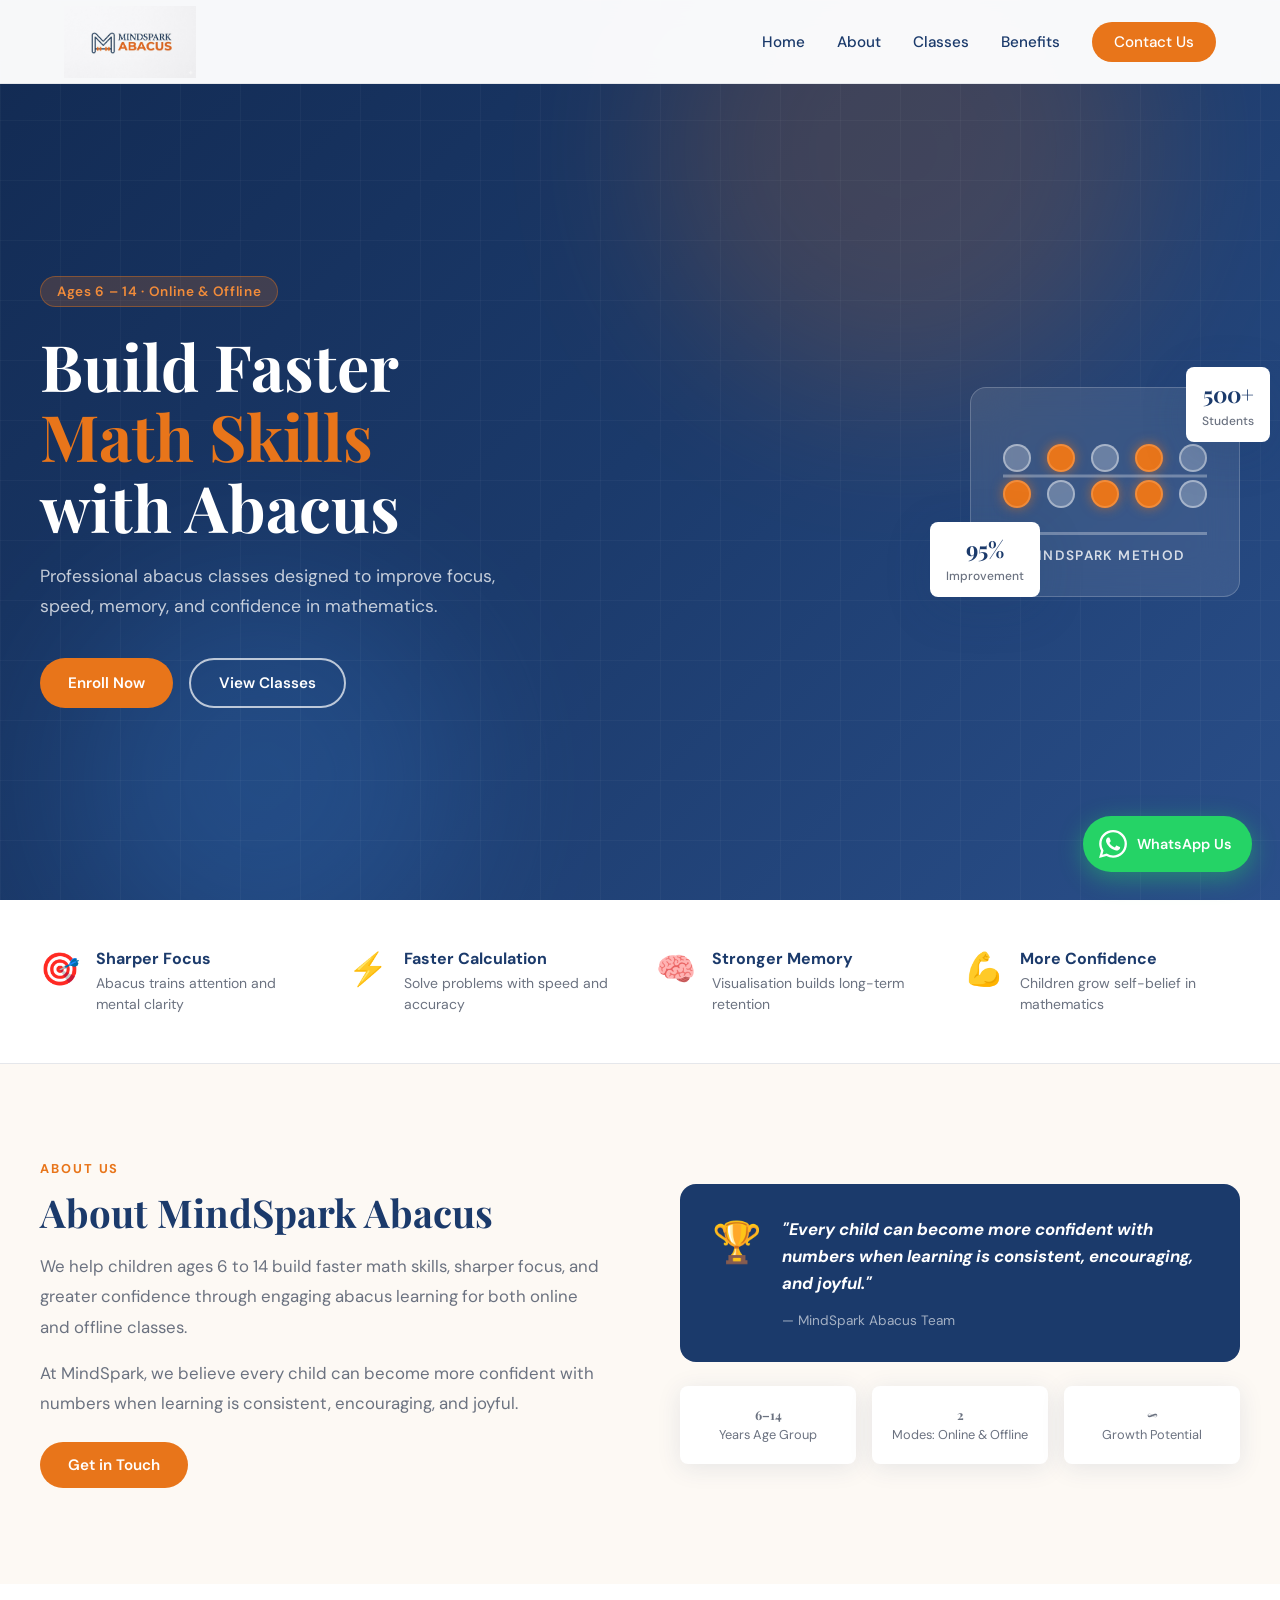
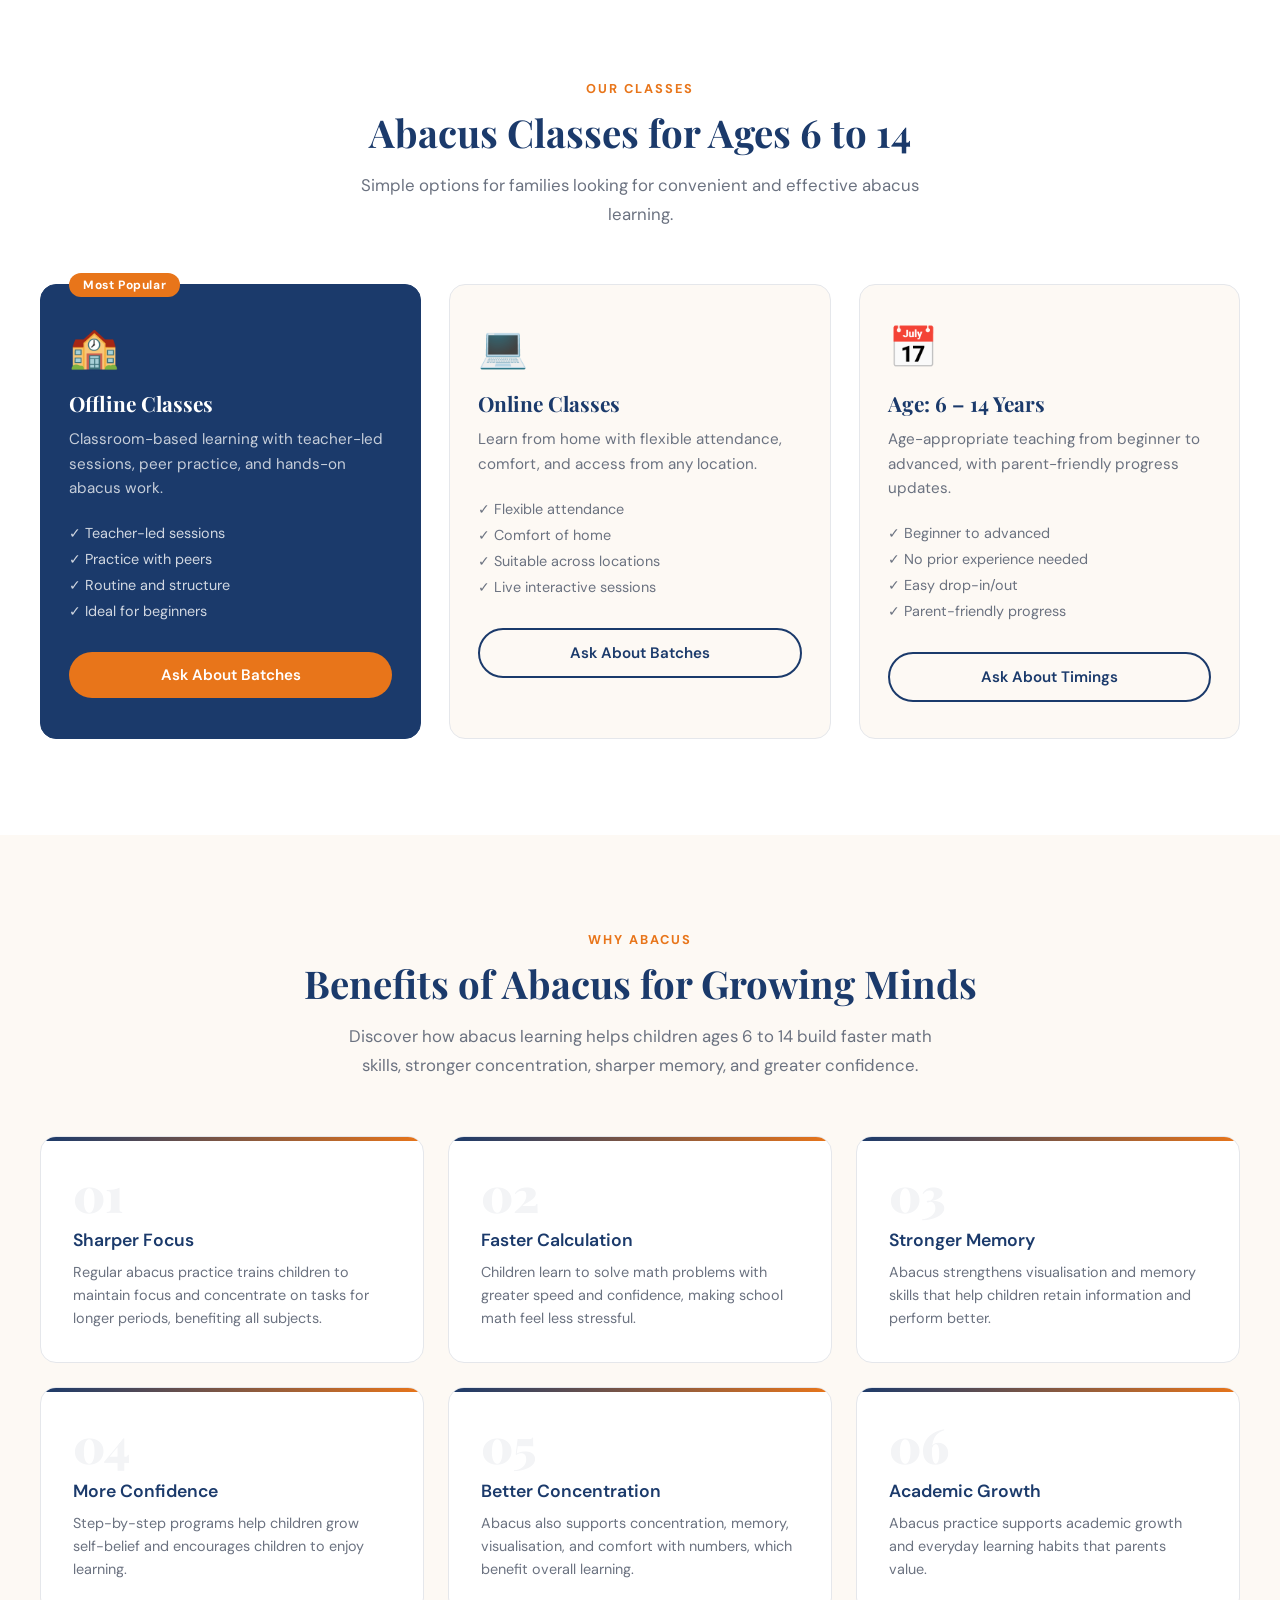
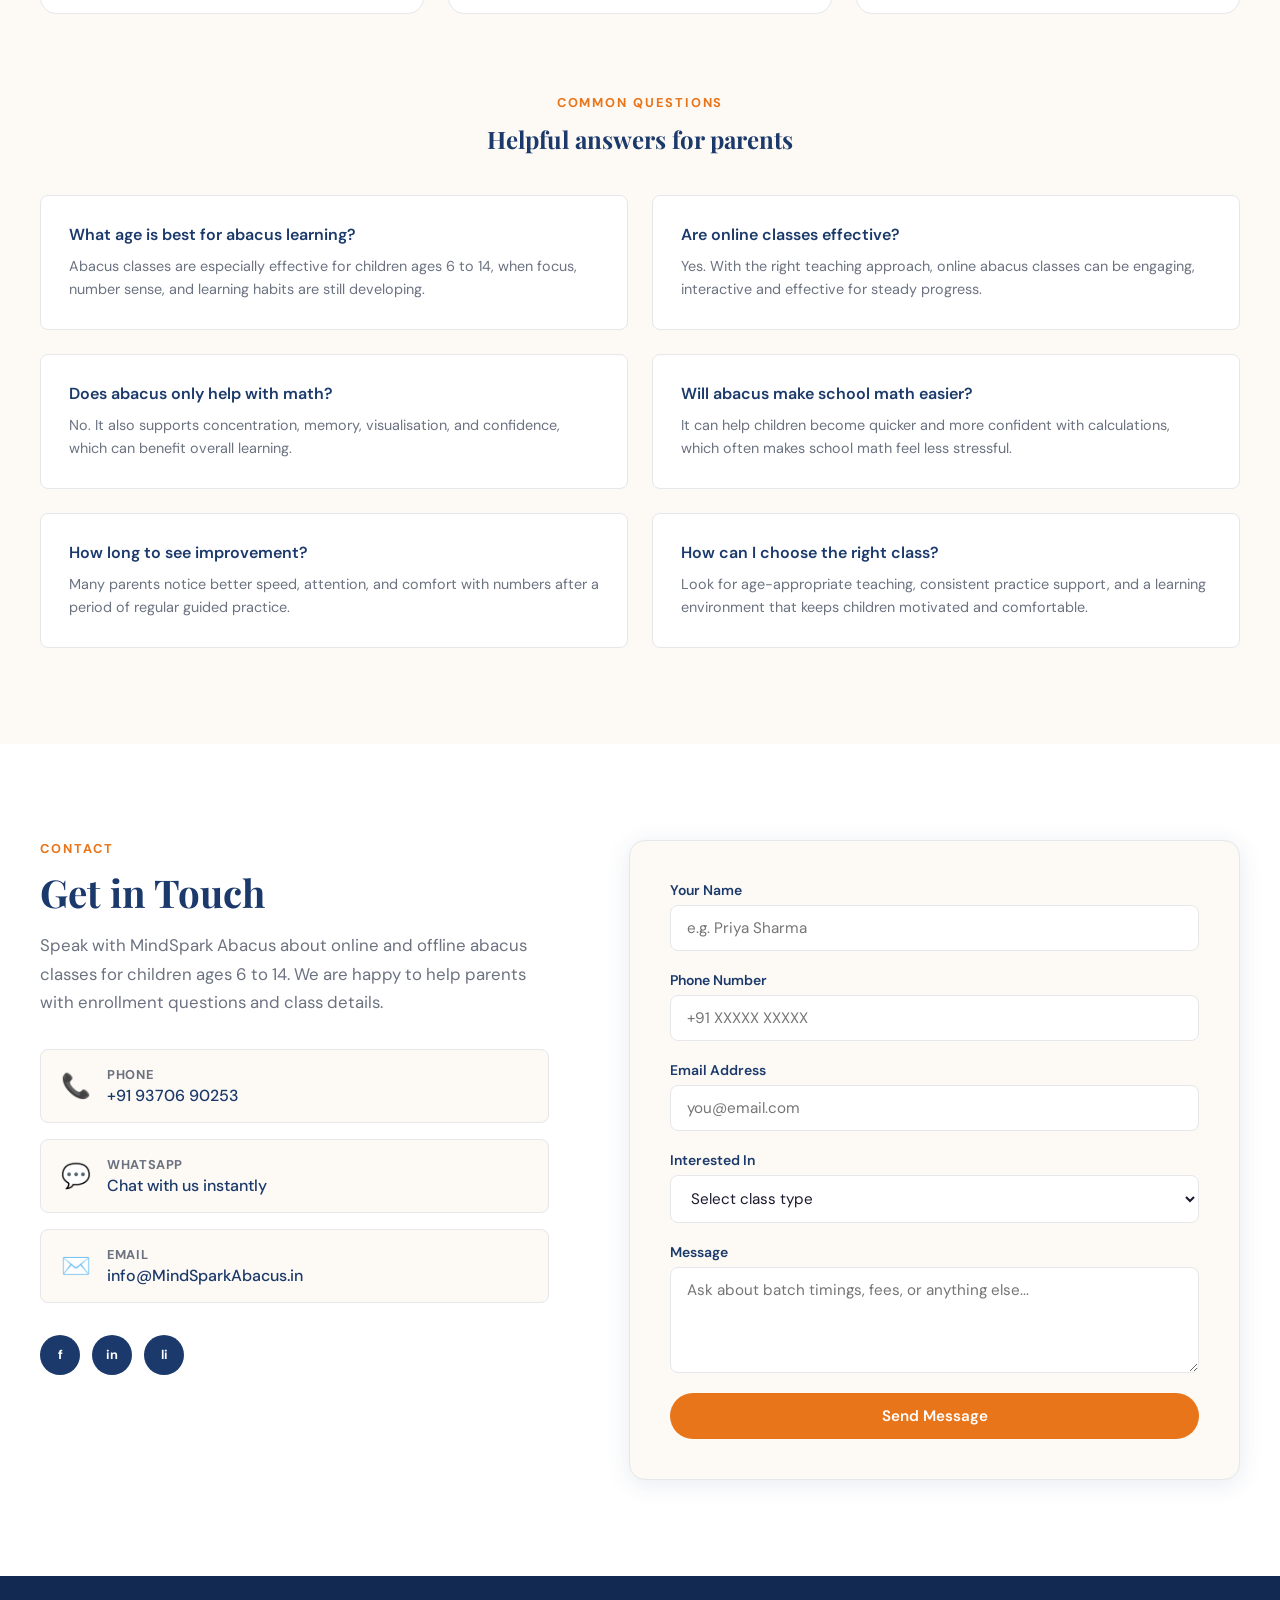
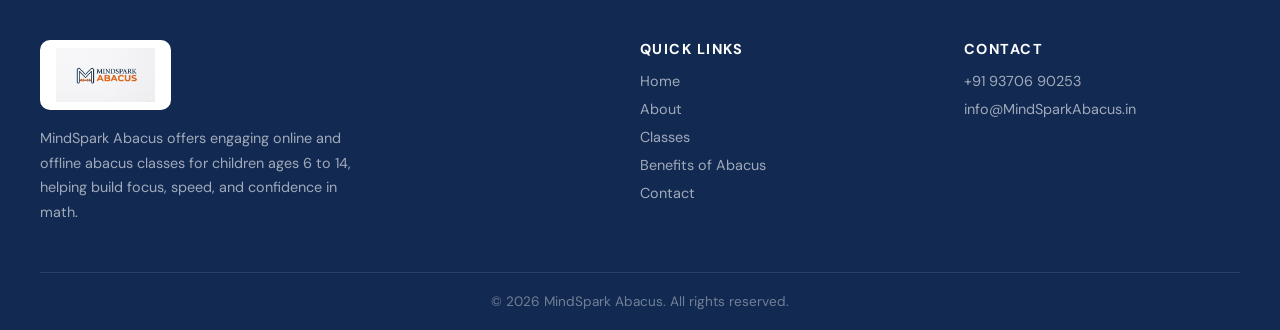
==== commit 0a9f6e36: "Add files via upload" ====
--- a/index.html
+++ b/index.html
@@ -3,367 +3,316 @@
 <head>
   <meta charset="UTF-8" />
   <meta name="viewport" content="width=device-width, initial-scale=1.0" />
-  <meta name="theme-color" content="#1a3480" />
-  <title>MindSpark Abacus – Online &amp; Offline Abacus Classes for Children</title>
-  <meta name="description" content="MindSpark Abacus offers online and offline abacus classes for children ages 6 to 14, helping build focus, speed, and confidence in mathematics." />
-  <meta property="og:title" content="MindSpark Abacus – Build Faster Math Skills" />
-  <meta property="og:description" content="Professional online and offline abacus classes for children ages 6–14." />
-  <meta property="og:type" content="website" />
-  <meta property="og:url" content="https://mindsparkabacus.in" />
+  <title>MindSpark Abacus – Build Faster Math Skills</title>
+  <meta name="description" content="MindSpark Abacus offers engaging online and offline abacus classes for children ages 6 to 14, helping build focus, speed, and confidence in math." />
   <link rel="preconnect" href="https://fonts.googleapis.com" />
-  <link href="https://fonts.googleapis.com/css2?family=Fraunces:opsz,wght@9..144,700;9..144,900&family=Plus+Jakarta+Sans:wght@400;500;600;700&display=swap" rel="stylesheet" />
+  <link href="https://fonts.googleapis.com/css2?family=Playfair+Display:wght@700;900&family=DM+Sans:wght@400;500;600&display=swap" rel="stylesheet" />
   <link rel="stylesheet" href="style.css" />
 </head>
 <body>
 
-<!-- ====== NAV ====== -->
-<header class="nav" id="nav">
-  <div class="nav-inner">
-    <a href="#home" class="logo-link">
-      <img src="logo.png" alt="MindSpark Abacus" class="nav-logo" />
-    </a>
-    <nav class="desk-nav" aria-label="Main">
-      <a href="#about">About</a>
-      <a href="#classes">Classes</a>
-      <a href="#benefits">Benefits</a>
-      <a href="#instagram">Gallery</a>
-      <a href="#contact" class="desk-cta">Contact Us</a>
-    </nav>
-    <button class="hbg" id="hbg" aria-label="Open menu" aria-expanded="false">
-      <span></span><span></span><span></span>
-    </button>
-  </div>
-</header>
-
-<!-- ====== MOBILE SLIDE MENU ====== -->
-<div class="mob-overlay" id="mob-overlay" aria-hidden="true"></div>
-<aside class="mob-menu" id="mob-menu" aria-hidden="true">
-  <div class="mob-head">
-    <img src="logo.png" alt="MindSpark Abacus" class="mob-logo" />
-    <button class="mob-close" id="mob-close" aria-label="Close menu">✕</button>
-  </div>
-  <nav class="mob-nav">
-    <a href="#home">🏠 &nbsp;Home</a>
-    <a href="#about">ℹ️ &nbsp;About Us</a>
-    <a href="#classes">📚 &nbsp;Classes</a>
-    <a href="#benefits">⭐ &nbsp;Benefits</a>
-    <a href="#instagram">📷 &nbsp;Gallery</a>
-    <a href="#contact">✉️ &nbsp;Contact</a>
-  </nav>
-  <div class="mob-foot">
-    <a href="https://wa.me/919370690253?text=Hi%20MindSpark%20Abacus!%20I%20want%20to%20know%20about%20classes." target="_blank" class="mob-wa">💬 &nbsp;Chat on WhatsApp</a>
-    <a href="tel:+919370690253" class="mob-call">📞 &nbsp;+91 93706 90253</a>
-  </div>
-</aside>
-
-<!-- ====== HERO ====== -->
-<section class="hero" id="home">
-  <figure class="hero-fig">
-    <img src="https://images.unsplash.com/photo-1580582932707-520aed937b7b?auto=format&fit=crop&w=1400&q=80" alt="Children learning in classroom" />
-  </figure>
-  <div class="hero-grad"></div>
-  <div class="container hero-box">
-    <span class="badge">🎯 &nbsp;Ages 6–14 &nbsp;·&nbsp; Online &amp; Offline</span>
-    <h1>Build Faster<br/><em>Math Skills</em><br/>with Abacus</h1>
-    <p class="hero-p">Professional abacus classes to improve your child's focus, speed, memory, and confidence in mathematics.</p>
-    <div class="hero-btns">
-      <a href="#contact" class="btn btn-orange">Enroll Now</a>
-      <a href="#classes" class="btn btn-ghost-w">View Classes</a>
-    </div>
-    <div class="stats-row">
-      <div class="stat"><b>500+</b><span>Happy Students</span></div>
-      <div class="sdiv"></div>
-      <div class="stat"><b>95%</b><span>Show Improvement</span></div>
-      <div class="sdiv"></div>
-      <div class="stat"><b>6–14</b><span>Age Group</span></div>
-    </div>
-  </div>
-</section>
-
-<!-- ====== STRIP ====== -->
-<section class="strip">
-  <div class="strip-scroll">
-    <div class="strip-card"><span class="s-ico" style="background:#fff0ea">🎯</span><div><b>Sharper Focus</b><p>Better attention span</p></div></div>
-    <div class="strip-card"><span class="s-ico" style="background:#e8fff8">⚡</span><div><b>Faster Calculation</b><p>Speed &amp; accuracy</p></div></div>
-    <div class="strip-card"><span class="s-ico" style="background:#eaefff">🧠</span><div><b>Stronger Memory</b><p>Long-term retention</p></div></div>
-    <div class="strip-card"><span class="s-ico" style="background:#fffce8">💪</span><div><b>More Confidence</b><p>Self-belief in math</p></div></div>
-  </div>
-</section>
-
-<!-- ====== ABOUT ====== -->
-<section class="about section" id="about">
-  <div class="container two-col">
-    <div class="col-img">
-      <div class="img-frame">
-        <img src="https://images.unsplash.com/photo-1596495578065-6e0763fa1178?auto=format&fit=crop&w=700&q=80" alt="Child using abacus" loading="lazy" />
-        <div class="img-badge-tl">MindSpark Method</div>
-      </div>
-      <div class="mini-stats">
-        <div class="mstat"><b>6–14</b><span>Years</span></div>
-        <div class="mstat"><b>2</b><span>Modes</span></div>
-        <div class="mstat"><b>500+</b><span>Students</span></div>
-      </div>
-    </div>
-    <div class="col-text">
-      <div class="label">About Us</div>
-      <h2>About MindSpark Abacus</h2>
-      <p>We help children ages 6 to 14 build faster math skills, sharper focus, and greater confidence through engaging abacus learning — both online and offline.</p>
-      <p>At MindSpark, our trained instructors use a structured, step-by-step curriculum that makes abacus learning fun, effective, and rewarding for every child.</p>
-      <blockquote>
-        <p>"Every child can become more confident with numbers when learning is consistent, encouraging, and joyful."</p>
-        <cite>— MindSpark Abacus Team</cite>
-      </blockquote>
-      <a href="#contact" class="btn btn-orange">Get in Touch</a>
-    </div>
-  </div>
-</section>
-
-<!-- ====== CLASSES ====== -->
-<section class="classes section" id="classes">
-  <div class="container">
-    <div class="label centered">Our Classes</div>
-    <h2 class="centered">Abacus Classes for Ages 6–14</h2>
-    <p class="sub centered">Choose the format that works best for your child.</p>
-    <div class="classes-row">
-      <div class="class-card feat">
-        <div class="class-photo">
-          <img src="https://images.unsplash.com/photo-1588072432836-e10032774350?auto=format&fit=crop&w=700&q=80" alt="Children in abacus class" loading="lazy" />
-          <div class="c-tag">Most Popular</div>
-        </div>
-        <div class="class-body">
-          <div class="c-ico">🏫</div>
+  <!-- NAV -->
+  <header class="nav" id="nav">
+    <div class="nav-inner">
+      <a href="#home" class="nav-logo">
+        <img src="logo.png" alt="MindSpark Abacus" />
+      </a>
+      <button class="hamburger" id="hamburger" aria-label="Menu">
+        <span></span><span></span><span></span>
+      </button>
+      <nav class="nav-links" id="nav-links">
+        <a href="#home">Home</a>
+        <a href="#about">About</a>
+        <a href="#classes">Classes</a>
+        <a href="#benefits">Benefits</a>
+        <a href="#contact" class="nav-cta">Contact Us</a>
+      </nav>
+    </div>
+  </header>
+
+  <!-- HERO -->
+  <section class="hero" id="home">
+    <div class="hero-bg">
+      <div class="orb orb1"></div>
+      <div class="orb orb2"></div>
+      <div class="grid-overlay"></div>
+    </div>
+    <div class="hero-content">
+      <div class="hero-badge">Ages 6 – 14 · Online &amp; Offline</div>
+      <h1>Build Faster<br/><span class="accent">Math Skills</span><br/>with Abacus</h1>
+      <p class="hero-sub">Professional abacus classes designed to improve focus, speed, memory, and confidence in mathematics.</p>
+      <div class="hero-btns">
+        <a href="#contact" class="btn btn-primary">Enroll Now</a>
+        <a href="#classes" class="btn btn-outline">View Classes</a>
+      </div>
+    </div>
+    <div class="hero-visual">
+      <div class="abacus-card">
+        <div class="abacus-frame">
+          <div class="abacus-rod" style="--d:0"><div class="bead top"></div><div class="bead bot active"></div></div>
+          <div class="abacus-rod" style="--d:1"><div class="bead top active"></div><div class="bead bot"></div></div>
+          <div class="abacus-rod" style="--d:2"><div class="bead top"></div><div class="bead bot active"></div></div>
+          <div class="abacus-rod" style="--d:3"><div class="bead top active"></div><div class="bead bot active"></div></div>
+          <div class="abacus-rod" style="--d:4"><div class="bead top"></div><div class="bead bot"></div></div>
+        </div>
+        <div class="abacus-label">MindSpark Method</div>
+      </div>
+      <div class="stat-bubble s1"><strong>500+</strong><span>Students</span></div>
+      <div class="stat-bubble s2"><strong>95%</strong><span>Improvement</span></div>
+    </div>
+  </section>
+
+  <!-- BENEFITS STRIP -->
+  <section class="strip">
+    <div class="strip-inner">
+      <div class="strip-item"><div class="strip-icon">🎯</div><div><strong>Sharper Focus</strong><p>Abacus trains attention and mental clarity</p></div></div>
+      <div class="strip-item"><div class="strip-icon">⚡</div><div><strong>Faster Calculation</strong><p>Solve problems with speed and accuracy</p></div></div>
+      <div class="strip-item"><div class="strip-icon">🧠</div><div><strong>Stronger Memory</strong><p>Visualisation builds long-term retention</p></div></div>
+      <div class="strip-item"><div class="strip-icon">💪</div><div><strong>More Confidence</strong><p>Children grow self-belief in mathematics</p></div></div>
+    </div>
+  </section>
+
+  <!-- ABOUT -->
+  <section class="about section" id="about">
+    <div class="container about-grid">
+      <div class="about-text">
+        <div class="section-label">About Us</div>
+        <h2>About MindSpark Abacus</h2>
+        <p>We help children ages 6 to 14 build faster math skills, sharper focus, and greater confidence through engaging abacus learning for both online and offline classes.</p>
+        <p>At MindSpark, we believe every child can become more confident with numbers when learning is consistent, encouraging, and joyful.</p>
+        <a href="#contact" class="btn btn-primary">Get in Touch</a>
+      </div>
+      <div class="about-visual">
+        <div class="about-card">
+          <div class="about-icon">🏆</div>
+          <div class="about-card-text">
+            <strong>"Every child can become more confident with numbers when learning is consistent, encouraging, and joyful."</strong>
+            <span>— MindSpark Abacus Team</span>
+          </div>
+        </div>
+        <div class="about-stats">
+          <div class="astat"><span class="astat-num">6–14</span><span>Years Age Group</span></div>
+          <div class="astat"><span class="astat-num">2</span><span>Modes: Online &amp; Offline</span></div>
+          <div class="astat"><span class="astat-num">∞</span><span>Growth Potential</span></div>
+        </div>
+      </div>
+    </div>
+  </section>
+
+  <!-- CLASSES -->
+  <section class="classes section" id="classes">
+    <div class="container">
+      <div class="section-label centered">Our Classes</div>
+      <h2 class="centered">Abacus Classes for Ages 6 to 14</h2>
+      <p class="section-sub centered">Simple options for families looking for convenient and effective abacus learning.</p>
+      <div class="classes-grid">
+        <div class="class-card featured">
+          <div class="class-badge">Most Popular</div>
+          <div class="class-icon">🏫</div>
           <h3>Offline Classes</h3>
-          <p>Classroom-based learning with teacher-led sessions and hands-on abacus practice.</p>
+          <p>Classroom-based learning with teacher-led sessions, peer practice, and hands-on abacus work.</p>
           <ul>
             <li>✓ Teacher-led sessions</li>
-            <li>✓ Peer interaction</li>
-            <li>✓ Hands-on abacus</li>
-            <li>✓ Structured schedule</li>
+            <li>✓ Practice with peers</li>
+            <li>✓ Routine and structure</li>
+            <li>✓ Ideal for beginners</li>
           </ul>
-          <a href="#contact" class="btn btn-white-navy full">Ask About Batches</a>
-        </div>
-      </div>
-      <div class="class-card">
-        <div class="class-photo">
-          <img src="https://images.unsplash.com/photo-1543269865-cbf427effbad?auto=format&fit=crop&w=700&q=80" alt="Child learning online" loading="lazy" />
-        </div>
-        <div class="class-body">
-          <div class="c-ico">💻</div>
+          <a href="#contact" class="btn btn-primary">Ask About Batches</a>
+        </div>
+        <div class="class-card">
+          <div class="class-icon">💻</div>
           <h3>Online Classes</h3>
-          <p>Live interactive sessions from home with flexible timing and the same quality teaching.</p>
+          <p>Learn from home with flexible attendance, comfort, and access from any location.</p>
           <ul>
-            <li>✓ Flexible schedule</li>
-            <li>✓ Learn from anywhere</li>
-            <li>✓ Live interactive</li>
-            <li>✓ Recorded for review</li>
+            <li>✓ Flexible attendance</li>
+            <li>✓ Comfort of home</li>
+            <li>✓ Suitable across locations</li>
+            <li>✓ Live interactive sessions</li>
           </ul>
-          <a href="#contact" class="btn btn-outline full">Ask About Batches</a>
-        </div>
-      </div>
-    </div>
-  </div>
-</section>
-
-<!-- ====== BENEFITS ====== -->
-<section class="benefits section" id="benefits">
-  <div class="container">
-    <div class="label centered">Why Abacus</div>
-    <h2 class="centered">Benefits of Abacus Training</h2>
-    <p class="sub centered">Abacus learning builds skills that go far beyond just math.</p>
-    <div class="ben-grid">
-      <div class="ben-card"><div class="ben-ico">🎯</div><h4>Sharper Focus</h4><p>Regular practice trains children to maintain attention for longer, benefiting every subject.</p></div>
-      <div class="ben-card"><div class="ben-ico">⚡</div><h4>Faster Calculation</h4><p>Children solve problems with greater speed and confidence — less stress in exams.</p></div>
-      <div class="ben-card"><div class="ben-ico">🧠</div><h4>Stronger Memory</h4><p>Visualisation techniques strengthen retention of numbers and other information.</p></div>
-      <div class="ben-card"><div class="ben-ico">💪</div><h4>More Confidence</h4><p>Step-by-step programs build self-belief that children carry into every classroom.</p></div>
-      <div class="ben-card"><div class="ben-ico">🎓</div><h4>Academic Growth</h4><p>Improved cognitive skills lead to better performance across all school subjects.</p></div>
-      <div class="ben-card"><div class="ben-ico">😊</div><h4>Joyful Learning</h4><p>Engaging methods keep children excited and motivated to learn mathematics.</p></div>
-    </div>
-
-    <!-- FAQ -->
-    <div class="faq-wrap">
-      <div class="label centered" style="margin-top:64px">FAQ</div>
-      <h3 class="centered">Common Questions from Parents</h3>
-      <div class="faqs">
-        <div class="faq-item">
-          <button class="faq-q">What age is best for abacus learning? <span class="faq-icon">+</span></button>
-          <div class="faq-a"><p>Abacus is especially effective for children ages 6 to 14, when focus, number sense, and learning habits are still developing.</p></div>
-        </div>
-        <div class="faq-item">
-          <button class="faq-q">Are online classes as effective as offline? <span class="faq-icon">+</span></button>
-          <div class="faq-a"><p>Yes! With the right teaching approach, online abacus classes are engaging, interactive and equally effective.</p></div>
-        </div>
-        <div class="faq-item">
-          <button class="faq-q">Does abacus only help with math? <span class="faq-icon">+</span></button>
-          <div class="faq-a"><p>No. Abacus also improves concentration, memory, visualisation, and overall confidence — benefiting all school subjects.</p></div>
-        </div>
-        <div class="faq-item">
-          <button class="faq-q">How long does it take to see improvement? <span class="faq-icon">+</span></button>
-          <div class="faq-a"><p>Many parents notice better speed and attention within 2–3 months of regular guided practice.</p></div>
-        </div>
-        <div class="faq-item">
-          <button class="faq-q">Is prior experience needed? <span class="faq-icon">+</span></button>
-          <div class="faq-a"><p>No prior experience is needed. Children can begin at a suitable level regardless of their current math ability.</p></div>
-        </div>
-        <div class="faq-item">
-          <button class="faq-q">How do I enquire about fees and timings? <span class="faq-icon">+</span></button>
-          <div class="faq-a"><p>Fill in the contact form below or WhatsApp us at +91 93706 90253. We'll share batch details, timings, and fees promptly.</p></div>
-        </div>
-      </div>
-    </div>
-  </div>
-</section>
-
-<!-- ====== TESTIMONIALS ====== -->
-<section class="testi section">
-  <div class="container">
-    <div class="label centered">Parents Say</div>
-    <h2 class="centered">Trusted by Hundreds of Families</h2>
-    <div class="testi-row">
-      <div class="testi-card">
-        <div class="stars">★★★★★</div>
-        <p>"My child's calculation speed improved dramatically in just 3 months. The teachers are patient and encouraging."</p>
-        <div class="testi-auth"><div class="avi">P</div><div><b>Priya Sharma</b><span>Parent, Pune</span></div></div>
-      </div>
-      <div class="testi-card">
-        <div class="stars">★★★★★</div>
-        <p>"The online classes are very well structured. My daughter looks forward to every session. Excellent method!"</p>
-        <div class="testi-auth"><div class="avi">R</div><div><b>Rahul Patil</b><span>Parent, Nashik</span></div></div>
-      </div>
-      <div class="testi-card">
-        <div class="stars">★★★★★</div>
-        <p>"MindSpark has made a huge difference. My son now solves math problems mentally with great confidence!"</p>
-        <div class="testi-auth"><div class="avi">A</div><div><b>Anita Desai</b><span>Parent, Mumbai</span></div></div>
-      </div>
-    </div>
-  </div>
-</section>
-
-<!-- ====== INSTAGRAM ====== -->
-<section class="insta-sec section" id="instagram">
-  <div class="container">
-    <div class="label centered">Instagram</div>
-    <h2 class="centered">See Our Classes in Action</h2>
-    <p class="sub centered">Follow us for student achievements, class highlights, and learning tips.</p>
-    <div class="insta-grid">
-      <a href="https://www.instagram.com/mindspark_abacus_minal/" target="_blank" rel="noopener" class="insta-pic">
-        <img src="https://images.unsplash.com/photo-1509062522246-3755977927d7?auto=format&fit=crop&w=400&h=400&q=80" alt="Students learning" loading="lazy" />
-        <div class="insta-ov"><svg viewBox="0 0 24 24" fill="white" width="24" height="24"><path d="M12 2.163c3.204 0 3.584.012 4.85.07 3.252.148 4.771 1.691 4.919 4.919.058 1.265.069 1.645.069 4.849 0 3.205-.012 3.584-.069 4.849-.149 3.225-1.664 4.771-4.919 4.919-1.266.058-1.644.07-4.85.07-3.204 0-3.584-.012-4.849-.07-3.26-.149-4.771-1.699-4.919-4.92-.058-1.265-.07-1.644-.07-4.849 0-3.204.013-3.583.07-4.849.149-3.227 1.664-4.771 4.919-4.919 1.266-.057 1.645-.069 4.849-.069zm0-2.163c-3.259 0-3.667.014-4.947.072-4.358.2-6.78 2.618-6.98 6.98-.059 1.281-.073 1.689-.073 4.948 0 3.259.014 3.668.072 4.948.2 4.358 2.618 6.78 6.98 6.98 1.281.058 1.689.072 4.948.072 3.259 0 3.668-.014 4.948-.072 4.354-.2 6.782-2.618 6.979-6.98.059-1.28.073-1.689.073-4.948 0-3.259-.014-3.667-.072-4.947-.196-4.354-2.617-6.78-6.979-6.98-1.281-.059-1.69-.073-4.949-.073zm0 5.838c-3.403 0-6.162 2.759-6.162 6.162s2.759 6.163 6.162 6.163 6.162-2.759 6.162-6.163c0-3.403-2.759-6.162-6.162-6.162zm0 10.162c-2.209 0-4-1.79-4-4 0-2.209 1.791-4 4-4s4 1.791 4 4c0 2.21-1.791 4-4 4zm6.406-11.845c-.796 0-1.441.645-1.441 1.44s.645 1.44 1.441 1.44c.795 0 1.439-.645 1.439-1.44s-.644-1.44-1.439-1.44z"/></svg></div>
-      </a>
-      <a href="https://www.instagram.com/mindspark_abacus_minal/" target="_blank" rel="noopener" class="insta-pic">
-        <img src="https://images.unsplash.com/photo-1543269865-cbf427effbad?auto=format&fit=crop&w=400&h=400&q=80" alt="Children in class" loading="lazy" />
-        <div class="insta-ov"><svg viewBox="0 0 24 24" fill="white" width="24" height="24"><path d="M12 2.163c3.204 0 3.584.012 4.85.07 3.252.148 4.771 1.691 4.919 4.919.058 1.265.069 1.645.069 4.849 0 3.205-.012 3.584-.069 4.849-.149 3.225-1.664 4.771-4.919 4.919-1.266.058-1.644.07-4.85.07-3.204 0-3.584-.012-4.849-.07-3.26-.149-4.771-1.699-4.919-4.92-.058-1.265-.07-1.644-.07-4.849 0-3.204.013-3.583.07-4.849.149-3.227 1.664-4.771 4.919-4.919 1.266-.057 1.645-.069 4.849-.069zm0-2.163c-3.259 0-3.667.014-4.947.072-4.358.2-6.78 2.618-6.98 6.98-.059 1.281-.073 1.689-.073 4.948 0 3.259.014 3.668.072 4.948.2 4.358 2.618 6.78 6.98 6.98 1.281.058 1.689.072 4.948.072 3.259 0 3.668-.014 4.948-.072 4.354-.2 6.782-2.618 6.979-6.98.059-1.28.073-1.689.073-4.948 0-3.259-.014-3.667-.072-4.947-.196-4.354-2.617-6.78-6.979-6.98-1.281-.059-1.69-.073-4.949-.073zm0 5.838c-3.403 0-6.162 2.759-6.162 6.162s2.759 6.163 6.162 6.163 6.162-2.759 6.162-6.163c0-3.403-2.759-6.162-6.162-6.162zm0 10.162c-2.209 0-4-1.79-4-4 0-2.209 1.791-4 4-4s4 1.791 4 4c0 2.21-1.791 4-4 4zm6.406-11.845c-.796 0-1.441.645-1.441 1.44s.645 1.44 1.441 1.44c.795 0 1.439-.645 1.439-1.44s-.644-1.44-1.439-1.44z"/></svg></div>
-      </a>
-      <a href="https://www.instagram.com/mindspark_abacus_minal/" target="_blank" rel="noopener" class="insta-pic">
-        <img src="https://images.unsplash.com/photo-1529390079861-591de354faf5?auto=format&fit=crop&w=400&h=400&q=80" alt="Happy children learning" loading="lazy" />
-        <div class="insta-ov"><svg viewBox="0 0 24 24" fill="white" width="24" height="24"><path d="M12 2.163c3.204 0 3.584.012 4.85.07 3.252.148 4.771 1.691 4.919 4.919.058 1.265.069 1.645.069 4.849 0 3.205-.012 3.584-.069 4.849-.149 3.225-1.664 4.771-4.919 4.919-1.266.058-1.644.07-4.85.07-3.204 0-3.584-.012-4.849-.07-3.26-.149-4.771-1.699-4.919-4.92-.058-1.265-.07-1.644-.07-4.849 0-3.204.013-3.583.07-4.849.149-3.227 1.664-4.771 4.919-4.919 1.266-.057 1.645-.069 4.849-.069zm0-2.163c-3.259 0-3.667.014-4.947.072-4.358.2-6.78 2.618-6.98 6.98-.059 1.281-.073 1.689-.073 4.948 0 3.259.014 3.668.072 4.948.2 4.358 2.618 6.78 6.98 6.98 1.281.058 1.689.072 4.948.072 3.259 0 3.668-.014 4.948-.072 4.354-.2 6.782-2.618 6.979-6.98.059-1.28.073-1.689.073-4.948 0-3.259-.014-3.667-.072-4.947-.196-4.354-2.617-6.78-6.979-6.98-1.281-.059-1.69-.073-4.949-.073zm0 5.838c-3.403 0-6.162 2.759-6.162 6.162s2.759 6.163 6.162 6.163 6.162-2.759 6.162-6.163c0-3.403-2.759-6.162-6.162-6.162zm0 10.162c-2.209 0-4-1.79-4-4 0-2.209 1.791-4 4-4s4 1.791 4 4c0 2.21-1.791 4-4 4zm6.406-11.845c-.796 0-1.441.645-1.441 1.44s.645 1.44 1.441 1.44c.795 0 1.439-.645 1.439-1.44s-.644-1.44-1.439-1.44z"/></svg></div>
-      </a>
-      <a href="https://www.instagram.com/mindspark_abacus_minal/" target="_blank" rel="noopener" class="insta-pic">
-        <img src="https://images.unsplash.com/photo-1596495578065-6e0763fa1178?auto=format&fit=crop&w=400&h=400&q=80" alt="Child with abacus" loading="lazy" />
-        <div class="insta-ov"><svg viewBox="0 0 24 24" fill="white" width="24" height="24"><path d="M12 2.163c3.204 0 3.584.012 4.85.07 3.252.148 4.771 1.691 4.919 4.919.058 1.265.069 1.645.069 4.849 0 3.205-.012 3.584-.069 4.849-.149 3.225-1.664 4.771-4.919 4.919-1.266.058-1.644.07-4.85.07-3.204 0-3.584-.012-4.849-.07-3.26-.149-4.771-1.699-4.919-4.92-.058-1.265-.07-1.644-.07-4.849 0-3.204.013-3.583.07-4.849.149-3.227 1.664-4.771 4.919-4.919 1.266-.057 1.645-.069 4.849-.069zm0-2.163c-3.259 0-3.667.014-4.947.072-4.358.2-6.78 2.618-6.98 6.98-.059 1.281-.073 1.689-.073 4.948 0 3.259.014 3.668.072 4.948.2 4.358 2.618 6.78 6.98 6.98 1.281.058 1.689.072 4.948.072 3.259 0 3.668-.014 4.948-.072 4.354-.2 6.782-2.618 6.979-6.98.059-1.28.073-1.689.073-4.948 0-3.259-.014-3.667-.072-4.947-.196-4.354-2.617-6.78-6.979-6.98-1.281-.059-1.69-.073-4.949-.073zm0 5.838c-3.403 0-6.162 2.759-6.162 6.162s2.759 6.163 6.162 6.163 6.162-2.759 6.162-6.163c0-3.403-2.759-6.162-6.162-6.162zm0 10.162c-2.209 0-4-1.79-4-4 0-2.209 1.791-4 4-4s4 1.791 4 4c0 2.21-1.791 4-4 4zm6.406-11.845c-.796 0-1.441.645-1.441 1.44s.645 1.44 1.441 1.44c.795 0 1.439-.645 1.439-1.44s-.644-1.44-1.439-1.44z"/></svg></div>
-      </a>
-      <a href="https://www.instagram.com/mindspark_abacus_minal/" target="_blank" rel="noopener" class="insta-pic">
-        <img src="https://images.unsplash.com/photo-1588072432836-e10032774350?auto=format&fit=crop&w=400&h=400&q=80" alt="Teaching children" loading="lazy" />
-        <div class="insta-ov"><svg viewBox="0 0 24 24" fill="white" width="24" height="24"><path d="M12 2.163c3.204 0 3.584.012 4.85.07 3.252.148 4.771 1.691 4.919 4.919.058 1.265.069 1.645.069 4.849 0 3.205-.012 3.584-.069 4.849-.149 3.225-1.664 4.771-4.919 4.919-1.266.058-1.644.07-4.85.07-3.204 0-3.584-.012-4.849-.07-3.26-.149-4.771-1.699-4.919-4.92-.058-1.265-.07-1.644-.07-4.849 0-3.204.013-3.583.07-4.849.149-3.227 1.664-4.771 4.919-4.919 1.266-.057 1.645-.069 4.849-.069zm0-2.163c-3.259 0-3.667.014-4.947.072-4.358.2-6.78 2.618-6.98 6.98-.059 1.281-.073 1.689-.073 4.948 0 3.259.014 3.668.072 4.948.2 4.358 2.618 6.78 6.98 6.98 1.281.058 1.689.072 4.948.072 3.259 0 3.668-.014 4.948-.072 4.354-.2 6.782-2.618 6.979-6.98.059-1.28.073-1.689.073-4.948 0-3.259-.014-3.667-.072-4.947-.196-4.354-2.617-6.78-6.979-6.98-1.281-.059-1.69-.073-4.949-.073zm0 5.838c-3.403 0-6.162 2.759-6.162 6.162s2.759 6.163 6.162 6.163 6.162-2.759 6.162-6.163c0-3.403-2.759-6.162-6.162-6.162zm0 10.162c-2.209 0-4-1.79-4-4 0-2.209 1.791-4 4-4s4 1.791 4 4c0 2.21-1.791 4-4 4zm6.406-11.845c-.796 0-1.441.645-1.441 1.44s.645 1.44 1.441 1.44c.795 0 1.439-.645 1.439-1.44s-.644-1.44-1.439-1.44z"/></svg></div>
-      </a>
-      <a href="https://www.instagram.com/mindspark_abacus_minal/" target="_blank" rel="noopener" class="insta-pic">
-        <img src="https://images.unsplash.com/photo-1610484826967-09c5720778c7?auto=format&fit=crop&w=400&h=400&q=80" alt="Child learning online" loading="lazy" />
-        <div class="insta-ov"><svg viewBox="0 0 24 24" fill="white" width="24" height="24"><path d="M12 2.163c3.204 0 3.584.012 4.85.07 3.252.148 4.771 1.691 4.919 4.919.058 1.265.069 1.645.069 4.849 0 3.205-.012 3.584-.069 4.849-.149 3.225-1.664 4.771-4.919 4.919-1.266.058-1.644.07-4.85.07-3.204 0-3.584-.012-4.849-.07-3.26-.149-4.771-1.699-4.919-4.92-.058-1.265-.07-1.644-.07-4.849 0-3.204.013-3.583.07-4.849.149-3.227 1.664-4.771 4.919-4.919 1.266-.057 1.645-.069 4.849-.069zm0-2.163c-3.259 0-3.667.014-4.947.072-4.358.2-6.78 2.618-6.98 6.98-.059 1.281-.073 1.689-.073 4.948 0 3.259.014 3.668.072 4.948.2 4.358 2.618 6.78 6.98 6.98 1.281.058 1.689.072 4.948.072 3.259 0 3.668-.014 4.948-.072 4.354-.2 6.782-2.618 6.979-6.98.059-1.28.073-1.689.073-4.948 0-3.259-.014-3.667-.072-4.947-.196-4.354-2.617-6.78-6.979-6.98-1.281-.059-1.69-.073-4.949-.073zm0 5.838c-3.403 0-6.162 2.759-6.162 6.162s2.759 6.163 6.162 6.163 6.162-2.759 6.162-6.163c0-3.403-2.759-6.162-6.162-6.162zm0 10.162c-2.209 0-4-1.79-4-4 0-2.209 1.791-4 4-4s4 1.791 4 4c0 2.21-1.791 4-4 4zm6.406-11.845c-.796 0-1.441.645-1.441 1.44s.645 1.44 1.441 1.44c.795 0 1.439-.645 1.439-1.44s-.644-1.44-1.439-1.44z"/></svg></div>
-      </a>
-    </div>
-    <div class="insta-cta-wrap">
-      <a href="https://www.instagram.com/mindspark_abacus_minal/" target="_blank" rel="noopener" class="btn btn-insta">
-        <svg viewBox="0 0 24 24" fill="currentColor" width="20" height="20" style="flex-shrink:0"><path d="M12 2.163c3.204 0 3.584.012 4.85.07 3.252.148 4.771 1.691 4.919 4.919.058 1.265.069 1.645.069 4.849 0 3.205-.012 3.584-.069 4.849-.149 3.225-1.664 4.771-4.919 4.919-1.266.058-1.644.07-4.85.07-3.204 0-3.584-.012-4.849-.07-3.26-.149-4.771-1.699-4.919-4.92-.058-1.265-.07-1.644-.07-4.849 0-3.204.013-3.583.07-4.849.149-3.227 1.664-4.771 4.919-4.919 1.266-.057 1.645-.069 4.849-.069zm0-2.163c-3.259 0-3.667.014-4.947.072-4.358.2-6.78 2.618-6.98 6.98-.059 1.281-.073 1.689-.073 4.948 0 3.259.014 3.668.072 4.948.2 4.358 2.618 6.78 6.98 6.98 1.281.058 1.689.072 4.948.072 3.259 0 3.668-.014 4.948-.072 4.354-.2 6.782-2.618 6.979-6.98.059-1.28.073-1.689.073-4.948 0-3.259-.014-3.667-.072-4.947-.196-4.354-2.617-6.78-6.979-6.98-1.281-.059-1.69-.073-4.949-.073zm0 5.838c-3.403 0-6.162 2.759-6.162 6.162s2.759 6.163 6.162 6.163 6.162-2.759 6.162-6.163c0-3.403-2.759-6.162-6.162-6.162zm0 10.162c-2.209 0-4-1.79-4-4 0-2.209 1.791-4 4-4s4 1.791 4 4c0 2.21-1.791 4-4 4zm6.406-11.845c-.796 0-1.441.645-1.441 1.44s.645 1.44 1.441 1.44c.795 0 1.439-.645 1.439-1.44s-.644-1.44-1.439-1.44z"/></svg>
-        Follow @mindspark_abacus_minal
-      </a>
-    </div>
-  </div>
-</section>
-
-<!-- ====== CONTACT ====== -->
-<section class="contact section" id="contact">
-  <div class="container two-col">
-    <div class="col-text">
-      <div class="label">Contact</div>
-      <h2>Get in Touch</h2>
-      <p>Speak with us about online and offline abacus classes for children ages 6 to 14. We're happy to help with enrollment, batches, and class details.</p>
-      <div class="contact-items">
-        <a href="tel:+919370690253" class="ci"><span class="ci-ico">📞</span><div><b>Phone</b><span>+91 93706 90253</span></div></a>
-        <a href="https://wa.me/919370690253?text=Hi%20MindSpark%20Abacus!" target="_blank" class="ci ci-wa"><span class="ci-ico">💬</span><div><b>WhatsApp</b><span>Chat with us instantly</span></div></a>
-        <a href="mailto:info@MindSparkAbacus.in" class="ci"><span class="ci-ico">✉️</span><div><b>Email</b><span>info@MindSparkAbacus.in</span></div></a>
-        <a href="https://www.instagram.com/mindspark_abacus_minal/" target="_blank" class="ci"><span class="ci-ico">📷</span><div><b>Instagram</b><span>@mindspark_abacus_minal</span></div></a>
-      </div>
-    </div>
-    <div class="form-wrap">
-      <form action="https://formspree.io/f/mojbbrlb" method="POST" id="contact-form">
-        <div class="fg"><label>Your Name</label><input type="text" name="name" placeholder="Priya Sharma" required /></div>
-        <div class="fg"><label>Phone Number</label><input type="tel" name="phone" placeholder="+91 XXXXX XXXXX" /></div>
-        <div class="fg"><label>Email Address</label><input type="email" name="email" placeholder="you@email.com" required /></div>
-        <div class="fg">
-          <label>Interested In</label>
-          <select name="interest">
-            <option value="">Select class type</option>
-            <option>Offline Classes</option>
-            <option>Online Classes</option>
-            <option>Both (Not Sure Yet)</option>
-          </select>
-        </div>
-        <div class="fg"><label>Message</label><textarea name="message" rows="4" placeholder="Ask about batch timings, fees, or anything else..."></textarea></div>
-        <button type="submit" class="btn btn-orange full" id="submit-btn">Send Message</button>
-        <div class="form-ok" id="form-ok">✅ Thank you! We'll get back to you shortly.</div>
-      </form>
-    </div>
-  </div>
-</section>
-
-<!-- ====== FOOTER ====== -->
-<footer class="footer">
-  <div class="container foot-inner">
-    <div class="foot-brand">
-      <div class="foot-logo-bg"><img src="logo.png" alt="MindSpark Abacus" /></div>
-      <p>MindSpark Abacus offers online and offline abacus classes for children ages 6 to 14, helping build focus, speed, and confidence in math.</p>
-    </div>
-    <div class="foot-col">
-      <b>Quick Links</b>
-      <a href="#home">Home</a>
-      <a href="#about">About</a>
-      <a href="#classes">Classes</a>
-      <a href="#benefits">Benefits</a>
-      <a href="#instagram">Gallery</a>
-      <a href="#contact">Contact</a>
-    </div>
-    <div class="foot-col">
-      <b>Contact Us</b>
-      <a href="tel:+919370690253">+91 93706 90253</a>
-      <a href="mailto:info@MindSparkAbacus.in">info@MindSparkAbacus.in</a>
-      <a href="https://www.instagram.com/mindspark_abacus_minal/" target="_blank">@mindspark_abacus_minal</a>
-      <a href="https://wa.me/919370690253" target="_blank">WhatsApp Us</a>
-    </div>
-  </div>
-  <div class="foot-btm"><p>© 2026 MindSpark Abacus. All rights reserved. · <a href="https://mindsparkabacus.in">mindsparkabacus.in</a></p></div>
-</footer>
-
-<!-- ====== MOBILE BOTTOM BAR ====== -->
-<div class="mob-bar">
-  <a href="tel:+919370690253" class="mb-btn mb-call">
-    <svg viewBox="0 0 24 24" fill="none" stroke="currentColor" stroke-width="2" width="20" height="20"><path d="M22 16.92v3a2 2 0 01-2.18 2 19.79 19.79 0 01-8.63-3.07A19.5 19.5 0 013.07 9.81 19.79 19.79 0 01.0 1.18 2 2 0 012 0h3a2 2 0 012 1.72c.127.96.361 1.903.7 2.81a2 2 0 01-.45 2.11L6.09 7.91a16 16 0 006 6l1.27-1.27a2 2 0 012.11-.45c.907.339 1.85.573 2.81.7A2 2 0 0122 14.92z"/></svg>
-    Call
+          <a href="#contact" class="btn btn-outline">Ask About Batches</a>
+        </div>
+        <div class="class-card">
+          <div class="class-icon">📅</div>
+          <h3>Age: 6 – 14 Years</h3>
+          <p>Age-appropriate teaching from beginner to advanced, with parent-friendly progress updates.</p>
+          <ul>
+            <li>✓ Beginner to advanced</li>
+            <li>✓ No prior experience needed</li>
+            <li>✓ Easy drop-in/out</li>
+            <li>✓ Parent-friendly progress</li>
+          </ul>
+          <a href="#contact" class="btn btn-outline">Ask About Timings</a>
+        </div>
+      </div>
+    </div>
+  </section>
+
+  <!-- BENEFITS -->
+  <section class="benefits section" id="benefits">
+    <div class="container">
+      <div class="section-label centered">Why Abacus</div>
+      <h2 class="centered">Benefits of Abacus for Growing Minds</h2>
+      <p class="section-sub centered">Discover how abacus learning helps children ages 6 to 14 build faster math skills, stronger concentration, sharper memory, and greater confidence.</p>
+      <div class="benefits-grid">
+        <div class="benefit-card">
+          <div class="benefit-num">01</div>
+          <h4>Sharper Focus</h4>
+          <p>Regular abacus practice trains children to maintain focus and concentrate on tasks for longer periods, benefiting all subjects.</p>
+        </div>
+        <div class="benefit-card">
+          <div class="benefit-num">02</div>
+          <h4>Faster Calculation</h4>
+          <p>Children learn to solve math problems with greater speed and confidence, making school math feel less stressful.</p>
+        </div>
+        <div class="benefit-card">
+          <div class="benefit-num">03</div>
+          <h4>Stronger Memory</h4>
+          <p>Abacus strengthens visualisation and memory skills that help children retain information and perform better.</p>
+        </div>
+        <div class="benefit-card">
+          <div class="benefit-num">04</div>
+          <h4>More Confidence</h4>
+          <p>Step-by-step programs help children grow self-belief and encourages children to enjoy learning.</p>
+        </div>
+        <div class="benefit-card">
+          <div class="benefit-num">05</div>
+          <h4>Better Concentration</h4>
+          <p>Abacus also supports concentration, memory, visualisation, and comfort with numbers, which benefit overall learning.</p>
+        </div>
+        <div class="benefit-card">
+          <div class="benefit-num">06</div>
+          <h4>Academic Growth</h4>
+          <p>Abacus practice supports academic growth and everyday learning habits that parents value.</p>
+        </div>
+      </div>
+
+      <!-- FAQ -->
+      <div class="faq-section">
+        <div class="section-label centered">Common Questions</div>
+        <h3 class="centered">Helpful answers for parents</h3>
+        <div class="faq-grid">
+          <div class="faq-item">
+            <h4>What age is best for abacus learning?</h4>
+            <p>Abacus classes are especially effective for children ages 6 to 14, when focus, number sense, and learning habits are still developing.</p>
+          </div>
+          <div class="faq-item">
+            <h4>Are online classes effective?</h4>
+            <p>Yes. With the right teaching approach, online abacus classes can be engaging, interactive and effective for steady progress.</p>
+          </div>
+          <div class="faq-item">
+            <h4>Does abacus only help with math?</h4>
+            <p>No. It also supports concentration, memory, visualisation, and confidence, which can benefit overall learning.</p>
+          </div>
+          <div class="faq-item">
+            <h4>Will abacus make school math easier?</h4>
+            <p>It can help children become quicker and more confident with calculations, which often makes school math feel less stressful.</p>
+          </div>
+          <div class="faq-item">
+            <h4>How long to see improvement?</h4>
+            <p>Many parents notice better speed, attention, and comfort with numbers after a period of regular guided practice.</p>
+          </div>
+          <div class="faq-item">
+            <h4>How can I choose the right class?</h4>
+            <p>Look for age-appropriate teaching, consistent practice support, and a learning environment that keeps children motivated and comfortable.</p>
+          </div>
+        </div>
+      </div>
+    </div>
+  </section>
+
+  <!-- CONTACT -->
+  <section class="contact section" id="contact">
+    <div class="container contact-grid">
+      <div class="contact-info">
+        <div class="section-label">Contact</div>
+        <h2>Get in Touch</h2>
+        <p>Speak with MindSpark Abacus about online and offline abacus classes for children ages 6 to 14. We are happy to help parents with enrollment questions and class details.</p>
+        <div class="contact-details">
+          <a href="tel:+919370690253" class="contact-item">
+            <div class="ci-icon">📞</div>
+            <div><strong>Phone</strong><span>+91 93706 90253</span></div>
+          </a>
+          <a href="https://wa.me/919370690253?text=Hi%20MindSpark%20Abacus!%20I%20am%20interested%20in%20abacus%20classes%20for%20my%20child." target="_blank" class="contact-item whatsapp-item">
+            <div class="ci-icon">💬</div>
+            <div><strong>WhatsApp</strong><span>Chat with us instantly</span></div>
+          </a>
+          <a href="mailto:info@MindSparkAbacus.in" class="contact-item">
+            <div class="ci-icon">✉️</div>
+            <div><strong>Email</strong><span>info@MindSparkAbacus.in</span></div>
+          </a>
+        </div>
+        <div class="social-links">
+          <a href="#" aria-label="Facebook" class="social-btn">f</a>
+          <a href="#" aria-label="Instagram" class="social-btn">in</a>
+          <a href="#" aria-label="LinkedIn" class="social-btn">li</a>
+        </div>
+      </div>
+      <div class="contact-form-wrap">
+        <form action="https://formspree.io/f/mojbbrlb" method="POST" class="contact-form" id="contact-form">
+          <div class="form-group">
+            <label for="name">Your Name</label>
+            <input type="text" id="name" name="name" placeholder="e.g. Priya Sharma" required />
+          </div>
+          <div class="form-group">
+            <label for="phone">Phone Number</label>
+            <input type="tel" id="phone" name="phone" placeholder="+91 XXXXX XXXXX" />
+          </div>
+          <div class="form-group">
+            <label for="email">Email Address</label>
+            <input type="email" id="email" name="email" placeholder="you@email.com" required />
+          </div>
+          <div class="form-group">
+            <label for="interest">Interested In</label>
+            <select id="interest" name="interest">
+              <option value="">Select class type</option>
+              <option value="offline">Offline Classes</option>
+              <option value="online">Online Classes</option>
+              <option value="both">Both (Not Sure Yet)</option>
+            </select>
+          </div>
+          <div class="form-group">
+            <label for="message">Message</label>
+            <textarea id="message" name="message" rows="4" placeholder="Ask about batch timings, fees, or anything else..."></textarea>
+          </div>
+          <button type="submit" class="btn btn-primary full-width">Send Message</button>
+          <div class="form-success" id="form-success">✅ Thank you! We'll get back to you shortly.</div>
+        </form>
+      </div>
+    </div>
+  </section>
+
+  <!-- FOOTER -->
+  <footer class="footer">
+    <div class="container footer-inner">
+      <div class="footer-brand">
+        <img src="logo.png" alt="MindSpark Abacus" class="footer-logo" />
+        <p>MindSpark Abacus offers engaging online and offline abacus classes for children ages 6 to 14, helping build focus, speed, and confidence in math.</p>
+      </div>
+      <div class="footer-links">
+        <strong>Quick Links</strong>
+        <a href="#home">Home</a>
+        <a href="#about">About</a>
+        <a href="#classes">Classes</a>
+        <a href="#benefits">Benefits of Abacus</a>
+        <a href="#contact">Contact</a>
+      </div>
+      <div class="footer-contact">
+        <strong>Contact</strong>
+        <a href="tel:+919370690253">+91 93706 90253</a>
+        <a href="mailto:info@MindSparkAbacus.in">info@MindSparkAbacus.in</a>
+      </div>
+    </div>
+    <div class="footer-bottom">
+      <p>© 2026 MindSpark Abacus. All rights reserved.</p>
+    </div>
+  </footer>
+
+  <!-- Floating WhatsApp Button -->
+  <a href="https://wa.me/919370690253?text=Hi%20MindSpark%20Abacus!%20I%20am%20interested%20in%20abacus%20classes%20for%20my%20child." target="_blank" class="wa-float" aria-label="Chat on WhatsApp">
+    <svg xmlns="http://www.w3.org/2000/svg" viewBox="0 0 24 24" fill="white" width="28" height="28"><path d="M17.472 14.382c-.297-.149-1.758-.867-2.03-.967-.273-.099-.471-.148-.67.15-.197.297-.767.966-.94 1.164-.173.199-.347.223-.644.075-.297-.15-1.255-.463-2.39-1.475-.883-.788-1.48-1.761-1.653-2.059-.173-.297-.018-.458.13-.606.134-.133.298-.347.446-.52.149-.174.198-.298.298-.497.099-.198.05-.371-.025-.52-.075-.149-.669-1.612-.916-2.207-.242-.579-.487-.5-.669-.51-.173-.008-.371-.01-.57-.01-.198 0-.52.074-.792.372-.272.297-1.04 1.016-1.04 2.479 0 1.462 1.065 2.875 1.213 3.074.149.198 2.096 3.2 5.077 4.487.709.306 1.262.489 1.694.625.712.227 1.36.195 1.871.118.571-.085 1.758-.719 2.006-1.413.248-.694.248-1.289.173-1.413-.074-.124-.272-.198-.57-.347m-5.421 7.403h-.004a9.87 9.87 0 01-5.031-1.378l-.361-.214-3.741.982.998-3.648-.235-.374a9.86 9.86 0 01-1.51-5.26c.001-5.45 4.436-9.884 9.888-9.884 2.64 0 5.122 1.03 6.988 2.898a9.825 9.825 0 012.893 6.994c-.003 5.45-4.437 9.884-9.885 9.884m8.413-18.297A11.815 11.815 0 0012.05 0C5.495 0 .16 5.335.157 11.892c0 2.096.547 4.142 1.588 5.945L.057 24l6.305-1.654a11.882 11.882 0 005.683 1.448h.005c6.554 0 11.89-5.335 11.893-11.893a11.821 11.821 0 00-3.48-8.413Z"/></svg>
+    <span>WhatsApp Us</span>
   </a>
-  <a href="https://wa.me/919370690253?text=Hi%20MindSpark!" target="_blank" class="mb-btn mb-wa">
-    <svg xmlns="http://www.w3.org/2000/svg" viewBox="0 0 24 24" fill="currentColor" width="20" height="20"><path d="M17.472 14.382c-.297-.149-1.758-.867-2.03-.967-.273-.099-.471-.148-.67.15-.197.297-.767.966-.94 1.164-.173.199-.347.223-.644.075-.297-.15-1.255-.463-2.39-1.475-.883-.788-1.48-1.761-1.653-2.059-.173-.297-.018-.458.13-.606.134-.133.298-.347.446-.52.149-.174.198-.298.298-.497.099-.198.05-.371-.025-.52-.075-.149-.669-1.612-.916-2.207-.242-.579-.487-.5-.669-.51-.173-.008-.371-.01-.57-.01-.198 0-.52.074-.792.372-.272.297-1.04 1.016-1.04 2.479 0 1.462 1.065 2.875 1.213 3.074.149.198 2.096 3.2 5.077 4.487.709.306 1.262.489 1.694.625.712.227 1.36.195 1.871.118.571-.085 1.758-.719 2.006-1.413.248-.694.248-1.289.173-1.413-.074-.124-.272-.198-.57-.347m-5.421 7.403h-.004a9.87 9.87 0 01-5.031-1.378l-.361-.214-3.741.982.998-3.648-.235-.374a9.86 9.86 0 01-1.51-5.26c.001-5.45 4.436-9.884 9.888-9.884 2.64 0 5.122 1.03 6.988 2.898a9.825 9.825 0 012.893 6.994c-.003 5.45-4.437 9.884-9.885 9.884m8.413-18.297A11.815 11.815 0 0012.05 0C5.495 0 .16 5.335.157 11.892c0 2.096.547 4.142 1.588 5.945L.057 24l6.305-1.654a11.882 11.882 0 005.683 1.448h.005c6.554 0 11.89-5.335 11.893-11.893a11.821 11.821 0 00-3.48-8.413Z"/></svg>
-    WhatsApp
-  </a>
-  <a href="#contact" class="mb-btn mb-enroll">
-    <svg viewBox="0 0 24 24" fill="none" stroke="currentColor" stroke-width="2" width="20" height="20"><path d="M11 4H4a2 2 0 00-2 2v14a2 2 0 002 2h14a2 2 0 002-2v-7"/><path d="M18.5 2.5a2.121 2.121 0 013 3L12 15l-4 1 1-4 9.5-9.5z"/></svg>
-    Enroll
-  </a>
-</div>
-
-<!-- ====== FLOATING WHATSAPP (desktop) ====== -->
-<a href="https://wa.me/919370690253?text=Hi%20MindSpark%20Abacus!" target="_blank" class="wa-fab" aria-label="WhatsApp">
-  <svg xmlns="http://www.w3.org/2000/svg" viewBox="0 0 24 24" fill="white" width="26" height="26"><path d="M17.472 14.382c-.297-.149-1.758-.867-2.03-.967-.273-.099-.471-.148-.67.15-.197.297-.767.966-.94 1.164-.173.199-.347.223-.644.075-.297-.15-1.255-.463-2.39-1.475-.883-.788-1.48-1.761-1.653-2.059-.173-.297-.018-.458.13-.606.134-.133.298-.347.446-.52.149-.174.198-.298.298-.497.099-.198.05-.371-.025-.52-.075-.149-.669-1.612-.916-2.207-.242-.579-.487-.5-.669-.51-.173-.008-.371-.01-.57-.01-.198 0-.52.074-.792.372-.272.297-1.04 1.016-1.04 2.479 0 1.462 1.065 2.875 1.213 3.074.149.198 2.096 3.2 5.077 4.487.709.306 1.262.489 1.694.625.712.227 1.36.195 1.871.118.571-.085 1.758-.719 2.006-1.413.248-.694.248-1.289.173-1.413-.074-.124-.272-.198-.57-.347m-5.421 7.403h-.004a9.87 9.87 0 01-5.031-1.378l-.361-.214-3.741.982.998-3.648-.235-.374a9.86 9.86 0 01-1.51-5.26c.001-5.45 4.436-9.884 9.888-9.884 2.64 0 5.122 1.03 6.988 2.898a9.825 9.825 0 012.893 6.994c-.003 5.45-4.437 9.884-9.885 9.884m8.413-18.297A11.815 11.815 0 0012.05 0C5.495 0 .16 5.335.157 11.892c0 2.096.547 4.142 1.588 5.945L.057 24l6.305-1.654a11.882 11.882 0 005.683 1.448h.005c6.554 0 11.89-5.335 11.893-11.893a11.821 11.821 0 00-3.48-8.413Z"/></svg>
-  <span>WhatsApp Us</span>
-</a>
-
-<script src="script.js"></script>
+
+  <script src="script.js"></script>
 </body>
 </html>
--- a/style.css
+++ b/style.css
@@ -1,516 +1,372 @@
-/* ==============================
-   VARIABLES & RESET
-================================*/
+/* ===== VARIABLES ===== */
 :root {
-  --navy:    #1a3480;
-  --navy-d:  #0f2060;
-  --teal:    #0ea5a0;
-  --teal-l:  #14c4be;
-  --orange:  #f97316;
-  --orange-l:#fb923c;
-  --cream:   #f8f9fc;
-  --white:   #ffffff;
-  --txt:     #1e2a3a;
-  --muted:   #64748b;
-  --border:  #e2e8f0;
-  --shadow:  0 4px 20px rgba(26,52,128,.10);
-  --shadow-l:0 12px 48px rgba(26,52,128,.16);
-  --r:       14px;
-  --r-sm:    8px;
-  --nav-h:   76px;
-  --mob-bar: 68px;
-  --font-d:  'Fraunces', Georgia, serif;
-  --font-b:  'Plus Jakarta Sans', sans-serif;
-}
-*,*::before,*::after{box-sizing:border-box;margin:0;padding:0}
-html{scroll-behavior:smooth;-webkit-text-size-adjust:100%}
-body{font-family:var(--font-b);color:var(--txt);background:var(--cream);overflow-x:hidden;padding-bottom:var(--mob-bar)}
-img{max-width:100%;display:block}
-a{text-decoration:none;color:inherit}
-ul{list-style:none}
-button{cursor:pointer;font-family:var(--font-b)}
-
-/* ==============================
-   NAV
-================================*/
-.nav{
-  position:fixed;top:0;left:0;right:0;z-index:200;
-  height:var(--nav-h);
-  background:rgba(255,255,255,.97);
-  backdrop-filter:blur(14px);
-  border-bottom:1px solid var(--border);
-  transition:box-shadow .3s;
-}
-.nav.up{box-shadow:var(--shadow)}
-.nav-inner{
-  max-width:1200px;margin:0 auto;padding:0 20px;
-  height:100%;display:flex;align-items:center;justify-content:space-between;gap:16px;
-}
-.logo-link{display:flex;align-items:center;flex-shrink:0}
-.nav-logo{height:56px;width:auto}
-.desk-nav{display:flex;align-items:center;gap:28px}
-.desk-nav a{font-size:.9rem;font-weight:600;color:var(--navy);transition:color .2s;white-space:nowrap}
-.desk-nav a:hover{color:var(--teal)}
-.desk-cta{
-  background:var(--orange);color:#fff !important;
-  padding:10px 22px;border-radius:50px;font-weight:700;
-  transition:background .2s,transform .2s !important;
-}
-.desk-cta:hover{background:var(--orange-l) !important;transform:translateY(-1px)}
-
-/* hamburger */
-.hbg{
-  display:none;flex-direction:column;justify-content:center;gap:5px;
-  width:40px;height:40px;background:var(--navy);border:none;border-radius:var(--r-sm);
-  padding:8px;flex-shrink:0;
-}
-.hbg span{display:block;width:100%;height:2px;background:#fff;border-radius:2px;transition:.3s}
-.hbg.open span:nth-child(1){transform:translateY(7px) rotate(45deg)}
-.hbg.open span:nth-child(2){opacity:0}
-.hbg.open span:nth-child(3){transform:translateY(-7px) rotate(-45deg)}
-
-/* ==============================
-   MOBILE SLIDE MENU
-================================*/
-.mob-overlay{
-  display:none;position:fixed;inset:0;z-index:298;
-  background:rgba(0,0,0,.5);backdrop-filter:blur(2px);
-  opacity:0;transition:opacity .3s;
-}
-.mob-overlay.show{display:block;opacity:1}
-.mob-menu{
-  position:fixed;top:0;right:0;bottom:0;z-index:299;
-  width:min(320px,85vw);
-  background:var(--white);
-  transform:translateX(110%);transition:transform .35s cubic-bezier(.4,0,.2,1);
-  display:flex;flex-direction:column;overflow-y:auto;
-}
-.mob-menu.open{transform:translateX(0)}
-.mob-head{
-  display:flex;align-items:center;justify-content:space-between;
-  padding:16px 20px;border-bottom:1px solid var(--border);
-}
-.mob-logo{height:48px;width:auto}
-.mob-close{
-  width:36px;height:36px;border:none;background:var(--cream);
-  border-radius:50%;font-size:1.1rem;color:var(--navy);display:flex;align-items:center;justify-content:center;
-}
-.mob-nav{flex:1;padding:12px 0}
-.mob-nav a{
-  display:flex;align-items:center;gap:12px;
-  padding:15px 24px;font-size:1rem;font-weight:600;color:var(--navy);
-  border-bottom:1px solid #f1f5f9;transition:background .15s,color .15s;
-}
-.mob-nav a:hover{background:var(--cream);color:var(--teal)}
-.mob-foot{padding:20px;display:flex;flex-direction:column;gap:10px;border-top:1px solid var(--border)}
-.mob-wa,.mob-call{
-  display:flex;align-items:center;justify-content:center;gap:8px;
-  padding:13px;border-radius:var(--r-sm);font-weight:700;font-size:.95rem;
-}
-.mob-wa{background:#25d366;color:#fff}
-.mob-call{background:var(--navy);color:#fff}
-
-/* ==============================
-   BUTTONS
-================================*/
-.btn{
-  display:inline-flex;align-items:center;justify-content:center;gap:8px;
-  padding:13px 28px;border-radius:50px;font-family:var(--font-b);
-  font-size:.95rem;font-weight:700;border:none;cursor:pointer;transition:all .25s;
-}
-.btn-orange{background:var(--orange);color:#fff}
-.btn-orange:hover{background:var(--orange-l);transform:translateY(-2px);box-shadow:0 8px 24px rgba(249,115,22,.35)}
-.btn-ghost-w{background:transparent;color:#fff;border:2px solid rgba(255,255,255,.7)}
-.btn-ghost-w:hover{background:#fff;color:var(--navy)}
-.btn-outline{background:transparent;color:var(--navy);border:2px solid var(--navy)}
-.btn-outline:hover{background:var(--navy);color:#fff}
-.btn-white-navy{background:#fff;color:var(--navy)}
-.btn-white-navy:hover{background:var(--cream);transform:translateY(-1px)}
-.btn-insta{
-  background:linear-gradient(135deg,#f09433,#e6683c,#dc2743,#cc2366,#bc1888);
-  color:#fff;gap:10px;
-}
-.btn-insta:hover{transform:translateY(-2px);box-shadow:0 8px 24px rgba(188,24,136,.3)}
-.full{width:100%;justify-content:center}
-
-/* ==============================
-   LAYOUT
-================================*/
-.container{max-width:1200px;margin:0 auto;padding:0 20px}
-.section{padding:80px 20px}
-.label{
-  font-size:.75rem;font-weight:700;letter-spacing:.15em;text-transform:uppercase;
-  color:var(--teal);margin-bottom:10px;
-}
-.centered{text-align:center}
-h2{font-family:var(--font-d);font-size:clamp(1.9rem,3.5vw,2.8rem);color:var(--navy);margin-bottom:16px;line-height:1.2}
-h3{font-family:var(--font-d);font-size:1.5rem;color:var(--navy);margin-bottom:10px}
-.sub{color:var(--muted);max-width:580px;margin:0 auto 52px;line-height:1.75;font-size:1rem}
-.two-col{display:grid;grid-template-columns:1fr 1fr;gap:64px;align-items:start}
-.badge{
-  display:inline-flex;align-items:center;gap:6px;
-  background:var(--orange);color:#fff;padding:7px 18px;border-radius:50px;
-  font-size:.82rem;font-weight:700;letter-spacing:.06em;margin-bottom:24px;
-}
-
-/* ==============================
-   HERO
-================================*/
-.hero{
-  position:relative;min-height:100vh;padding-top:var(--nav-h);
-  display:flex;align-items:center;overflow:hidden;
-}
-.hero-fig{
-  position:absolute;inset:0;margin:0;
-}
-.hero-fig img{width:100%;height:100%;object-fit:cover;object-position:center 30%}
-.hero-grad{
-  position:absolute;inset:0;
-  background:linear-gradient(105deg,rgba(10,25,80,.88) 0%,rgba(10,25,80,.75) 50%,rgba(10,25,80,.4) 100%);
-}
-.hero-box{
-  position:relative;z-index:2;padding-top:40px;padding-bottom:60px;
-  max-width:680px;
-  animation:fadeUp .8s ease both;
-}
-.hero-box h1{
-  font-family:var(--font-d);font-size:clamp(2.6rem,5.5vw,4.4rem);
-  color:#fff;line-height:1.08;margin-bottom:20px;font-weight:900;
-}
-.hero-box h1 em{color:#ffd166;font-style:normal}
-.hero-p{color:rgba(255,255,255,.82);font-size:1.08rem;line-height:1.75;max-width:520px;margin-bottom:32px}
-.hero-btns{display:flex;flex-wrap:wrap;gap:14px;margin-bottom:48px}
-.stats-row{display:flex;align-items:center;gap:0;background:rgba(255,255,255,.1);backdrop-filter:blur(12px);border:1px solid rgba(255,255,255,.15);border-radius:var(--r);padding:20px 24px;width:fit-content}
-.stat{text-align:center;padding:0 24px}
-.stat b{display:block;font-family:var(--font-d);font-size:1.9rem;color:#fff;line-height:1}
-.stat span{font-size:.78rem;color:rgba(255,255,255,.7);font-weight:500;margin-top:4px;display:block}
-.sdiv{width:1px;height:36px;background:rgba(255,255,255,.25)}
-
-/* ==============================
-   STRIP
-================================*/
-.strip{background:#fff;border-bottom:1px solid var(--border);padding:0}
-.strip-scroll{
-  max-width:1200px;margin:0 auto;padding:0 20px;
-  display:grid;grid-template-columns:repeat(4,1fr);
-}
-.strip-card{
-  display:flex;align-items:center;gap:14px;padding:28px 20px;
-  border-right:1px solid var(--border);transition:background .2s;
-}
-.strip-card:last-child{border-right:none}
-.strip-card:hover{background:var(--cream)}
-.s-ico{width:44px;height:44px;border-radius:10px;display:flex;align-items:center;justify-content:center;font-size:1.35rem;flex-shrink:0}
-.strip-card b{display:block;font-size:.95rem;color:var(--navy);margin-bottom:2px}
-.strip-card p{font-size:.8rem;color:var(--muted)}
-
-/* ==============================
-   ABOUT
-================================*/
-.about{background:var(--cream)}
-.col-img{display:flex;flex-direction:column;gap:20px}
-.img-frame{position:relative;border-radius:20px;overflow:hidden;box-shadow:var(--shadow-l)}
-.img-frame img{width:100%;height:420px;object-fit:cover;display:block}
-.img-badge-tl{
-  position:absolute;top:16px;left:16px;
-  background:var(--navy);color:#fff;padding:7px 16px;border-radius:50px;
-  font-size:.78rem;font-weight:700;letter-spacing:.06em;
-}
-.mini-stats{display:grid;grid-template-columns:repeat(3,1fr);gap:12px}
-.mstat{background:#fff;border-radius:var(--r-sm);padding:16px;text-align:center;box-shadow:var(--shadow)}
-.mstat b{display:block;font-family:var(--font-d);font-size:1.6rem;color:var(--orange)}
-.mstat span{font-size:.78rem;color:var(--muted)}
-.col-text p{color:var(--muted);line-height:1.8;margin-bottom:16px;font-size:1rem}
-blockquote{
-  border-left:4px solid var(--teal);padding:16px 20px;background:#fff;
-  border-radius:0 var(--r-sm) var(--r-sm) 0;margin:24px 0;
-}
-blockquote p{font-style:italic;color:var(--navy);font-size:1rem;margin-bottom:8px !important}
-blockquote cite{font-size:.82rem;color:var(--muted)}
-
-/* ==============================
-   CLASSES
-================================*/
-.classes{background:#fff}
-.classes-row{display:grid;grid-template-columns:1fr 1fr;gap:28px}
-.class-card{
-  background:var(--cream);border-radius:20px;overflow:hidden;
-  border:1px solid var(--border);transition:transform .3s,box-shadow .3s;
-}
-.class-card:hover{transform:translateY(-5px);box-shadow:var(--shadow-l)}
-.class-card.feat{background:var(--navy)}
-.class-card.feat h3,.class-card.feat p,.class-card.feat li{color:rgba(255,255,255,.9)}
-.class-card.feat h3{color:#fff}
-.class-photo{position:relative;height:200px;overflow:hidden}
-.class-photo img{width:100%;height:100%;object-fit:cover;transition:transform .4s}
-.class-card:hover .class-photo img{transform:scale(1.04)}
-.c-tag{
-  position:absolute;top:12px;left:12px;
-  background:var(--orange);color:#fff;font-size:.72rem;font-weight:700;
-  padding:4px 12px;border-radius:50px;
-}
-.class-body{padding:28px}
-.c-ico{font-size:2rem;margin-bottom:12px}
-.class-body h3{font-size:1.25rem;margin-bottom:8px}
-.class-body p{font-size:.9rem;color:var(--muted);margin-bottom:16px;line-height:1.65}
-.class-card.feat .class-body p{color:rgba(255,255,255,.7)}
-.class-body ul{margin-bottom:24px;display:flex;flex-direction:column;gap:6px}
-.class-body li{font-size:.88rem;color:var(--muted);padding:4px 0}
-.class-card.feat li{color:rgba(255,255,255,.8)}
-
-/* ==============================
-   BENEFITS
-================================*/
-.benefits{background:var(--cream)}
-.ben-grid{display:grid;grid-template-columns:repeat(3,1fr);gap:20px}
-.ben-card{
-  background:#fff;border-radius:var(--r);padding:28px;
-  border:1px solid var(--border);transition:all .3s;position:relative;
-}
-.ben-card::after{
-  content:'';position:absolute;top:0;left:0;right:0;height:3px;
-  background:linear-gradient(90deg,var(--navy),var(--teal));border-radius:var(--r) var(--r) 0 0;
-}
-.ben-card:hover{transform:translateY(-4px);box-shadow:var(--shadow-l)}
-.ben-ico{font-size:2rem;margin-bottom:14px}
-.ben-card h4{font-size:1rem;font-weight:700;color:var(--navy);margin-bottom:8px}
-.ben-card p{font-size:.875rem;color:var(--muted);line-height:1.65}
+  --navy: #1B3A6B;
+  --navy-dark: #122a52;
+  --navy-light: #2a4f8a;
+  --orange: #E8751A;
+  --orange-light: #f28c3a;
+  --cream: #fdf9f4;
+  --white: #ffffff;
+  --gray: #6b7280;
+  --gray-light: #f3f4f6;
+  --text: #1a1a2e;
+  --border: #e5e7eb;
+  --shadow: 0 4px 24px rgba(27,58,107,0.10);
+  --shadow-lg: 0 12px 48px rgba(27,58,107,0.15);
+  --radius: 16px;
+  --radius-sm: 8px;
+  --font-display: 'Playfair Display', Georgia, serif;
+  --font-body: 'DM Sans', sans-serif;
+  --nav-h: 84px;
+}
+
+/* ===== RESET ===== */
+*, *::before, *::after { box-sizing: border-box; margin: 0; padding: 0; }
+html { scroll-behavior: smooth; }
+body { font-family: var(--font-body); color: var(--text); background: var(--cream); overflow-x: hidden; }
+img { max-width: 100%; display: block; }
+a { text-decoration: none; color: inherit; }
+ul { list-style: none; }
+
+/* ===== NAV ===== */
+.nav {
+  position: fixed; top: 0; left: 0; right: 0; z-index: 100;
+  height: var(--nav-h);
+  background: rgba(255,255,255,0.97);
+  backdrop-filter: blur(12px);
+  border-bottom: 1px solid var(--border);
+  transition: box-shadow 0.3s;
+}
+.nav.scrolled { box-shadow: var(--shadow); }
+.nav-inner {
+  max-width: 1200px; margin: 0 auto; padding: 0 24px;
+  height: 100%; display: flex; align-items: center; justify-content: space-between;
+}
+.nav-logo img { height: 72px; width: auto; }
+.nav-links { display: flex; align-items: center; gap: 32px; }
+.nav-links a { font-size: 0.95rem; font-weight: 500; color: var(--navy); transition: color 0.2s; }
+.nav-links a:hover { color: var(--orange); }
+.nav-cta {
+  background: var(--orange); color: white !important; padding: 10px 22px;
+  border-radius: 50px; font-weight: 600; transition: background 0.2s, transform 0.2s !important;
+}
+.nav-cta:hover { background: var(--orange-light) !important; transform: translateY(-1px); }
+.hamburger { display: none; flex-direction: column; gap: 5px; background: none; border: none; cursor: pointer; padding: 4px; }
+.hamburger span { display: block; width: 24px; height: 2px; background: var(--navy); border-radius: 2px; transition: 0.3s; }
+
+/* ===== BUTTONS ===== */
+.btn {
+  display: inline-flex; align-items: center; gap: 8px;
+  padding: 13px 28px; border-radius: 50px; font-family: var(--font-body);
+  font-size: 0.95rem; font-weight: 600; cursor: pointer; border: none;
+  transition: all 0.25s; text-decoration: none;
+}
+.btn-primary { background: var(--orange); color: white; }
+.btn-primary:hover { background: var(--orange-light); transform: translateY(-2px); box-shadow: 0 8px 24px rgba(232,117,26,0.35); }
+.btn-outline { background: transparent; color: var(--navy); border: 2px solid var(--navy); }
+.hero .btn-outline { color: white; border-color: rgba(255,255,255,0.7); }
+.hero .btn-outline:hover { background: white; color: var(--navy); border-color: white; }
+.btn-outline:hover { background: var(--navy); color: white; transform: translateY(-2px); }
+.full-width { width: 100%; justify-content: center; }
+
+/* ===== HERO ===== */
+.hero {
+  min-height: 100vh; padding-top: var(--nav-h);
+  background: linear-gradient(135deg, var(--navy-dark) 0%, var(--navy) 50%, var(--navy-light) 100%);
+  display: flex; align-items: center; position: relative; overflow: hidden;
+  padding-left: max(24px, calc((100vw - 1200px)/2));
+  padding-right: max(24px, calc((100vw - 1200px)/2));
+  gap: 60px;
+}
+.hero-bg { position: absolute; inset: 0; pointer-events: none; }
+.orb {
+  position: absolute; border-radius: 50%;
+  filter: blur(80px); opacity: 0.18;
+}
+.orb1 { width: 500px; height: 500px; background: var(--orange); top: -100px; right: 10%; }
+.orb2 { width: 400px; height: 400px; background: #4a9eff; bottom: -80px; left: 5%; }
+.grid-overlay {
+  position: absolute; inset: 0;
+  background-image: linear-gradient(rgba(255,255,255,0.03) 1px, transparent 1px),
+                    linear-gradient(90deg, rgba(255,255,255,0.03) 1px, transparent 1px);
+  background-size: 60px 60px;
+}
+.hero-content { position: relative; z-index: 1; flex: 1; animation: fadeUp 0.8s ease both; }
+.hero-badge {
+  display: inline-block; background: rgba(232,117,26,0.2); color: var(--orange-light);
+  border: 1px solid rgba(232,117,26,0.4); padding: 6px 16px; border-radius: 50px;
+  font-size: 0.85rem; font-weight: 600; margin-bottom: 24px; letter-spacing: 0.05em;
+}
+.hero h1 {
+  font-family: var(--font-display); font-size: clamp(2.8rem, 5vw, 4.2rem);
+  line-height: 1.1; color: white; margin-bottom: 20px;
+}
+.accent { color: var(--orange); }
+.hero-sub { color: rgba(255,255,255,0.75); font-size: 1.1rem; max-width: 480px; line-height: 1.7; margin-bottom: 36px; }
+.hero-btns { display: flex; gap: 16px; flex-wrap: wrap; }
+
+/* Hero Visual */
+.hero-visual { position: relative; flex-shrink: 0; z-index: 1; animation: fadeUp 0.8s 0.2s ease both; }
+.abacus-card {
+  background: rgba(255,255,255,0.1); backdrop-filter: blur(20px);
+  border: 1px solid rgba(255,255,255,0.2); border-radius: var(--radius);
+  padding: 32px; text-align: center; min-width: 260px;
+}
+.abacus-frame {
+  display: flex; gap: 16px; justify-content: center; align-items: center;
+  padding: 24px 0; border-bottom: 3px solid rgba(255,255,255,0.3);
+  margin-bottom: 8px; position: relative;
+}
+.abacus-frame::before {
+  content: ''; position: absolute; top: 50%; left: 0; right: 0; height: 3px;
+  background: rgba(255,255,255,0.3); transform: translateY(-50%);
+}
+.abacus-rod { display: flex; flex-direction: column; gap: 8px; align-items: center; }
+.bead {
+  width: 28px; height: 28px; border-radius: 50%;
+  background: rgba(255,255,255,0.25); border: 2px solid rgba(255,255,255,0.4);
+  animation: beadBounce calc(2s + var(--d) * 0.3s) ease-in-out infinite alternate;
+}
+.bead.active { background: var(--orange); border-color: var(--orange-light); box-shadow: 0 0 12px rgba(232,117,26,0.6); }
+.abacus-label { color: rgba(255,255,255,0.8); font-size: 0.85rem; font-weight: 600; letter-spacing: 0.1em; text-transform: uppercase; margin-top: 12px; }
+
+.stat-bubble {
+  position: absolute; background: white; border-radius: var(--radius-sm);
+  padding: 12px 16px; box-shadow: var(--shadow-lg); text-align: center;
+  animation: float 3s ease-in-out infinite alternate;
+}
+.stat-bubble strong { display: block; font-family: var(--font-display); font-size: 1.4rem; color: var(--navy); }
+.stat-bubble span { font-size: 0.75rem; color: var(--gray); font-weight: 500; }
+.s1 { top: -20px; right: -30px; animation-delay: 0s; }
+.s2 { bottom: 0px; left: -40px; animation-delay: 0.5s; }
+
+/* ===== STRIP ===== */
+.strip { background: white; padding: 48px 24px; border-bottom: 1px solid var(--border); }
+.strip-inner {
+  max-width: 1200px; margin: 0 auto;
+  display: grid; grid-template-columns: repeat(4, 1fr); gap: 32px;
+}
+.strip-item { display: flex; gap: 16px; align-items: flex-start; }
+.strip-icon { font-size: 2rem; flex-shrink: 0; }
+.strip-item strong { display: block; font-size: 1rem; color: var(--navy); margin-bottom: 4px; }
+.strip-item p { font-size: 0.875rem; color: var(--gray); line-height: 1.5; }
+
+/* ===== SECTIONS ===== */
+.section { padding: 96px 24px; }
+.container { max-width: 1200px; margin: 0 auto; }
+.section-label {
+  font-size: 0.8rem; font-weight: 700; letter-spacing: 0.15em; text-transform: uppercase;
+  color: var(--orange); margin-bottom: 12px;
+}
+.centered { text-align: center; }
+h2 { font-family: var(--font-display); font-size: clamp(1.8rem, 3vw, 2.6rem); color: var(--navy); margin-bottom: 16px; line-height: 1.2; }
+h3 { font-family: var(--font-display); font-size: 1.5rem; color: var(--navy); margin-bottom: 12px; }
+.section-sub { color: var(--gray); max-width: 600px; margin: 0 auto 56px; line-height: 1.7; font-size: 1.05rem; }
+
+/* ===== ABOUT ===== */
+.about { background: var(--cream); }
+.about-grid { display: grid; grid-template-columns: 1fr 1fr; gap: 80px; align-items: center; }
+.about-text p { color: var(--gray); line-height: 1.8; margin-bottom: 16px; font-size: 1.05rem; }
+.about-text .btn { margin-top: 8px; }
+.about-card {
+  background: var(--navy); color: white; border-radius: var(--radius);
+  padding: 32px; margin-bottom: 24px; display: flex; gap: 20px; align-items: flex-start;
+}
+.about-icon { font-size: 2.5rem; flex-shrink: 0; }
+.about-card-text strong { display: block; font-size: 1.05rem; line-height: 1.6; margin-bottom: 12px; font-style: italic; }
+.about-card-text span { font-size: 0.85rem; color: rgba(255,255,255,0.6); }
+.about-stats { display: grid; grid-template-columns: repeat(3, 1fr); gap: 16px; }
+.astat {
+  background: white; border-radius: var(--radius-sm); padding: 20px;
+  text-align: center; box-shadow: var(--shadow);
+}
+.astat-num { display: block; font-family: var(--font-display); font-size: 2rem; color: var(--orange); font-weight: 700; }
+.astat span { font-size: 0.8rem; color: var(--gray); }
+
+/* ===== CLASSES ===== */
+.classes { background: white; }
+.classes-grid { display: grid; grid-template-columns: repeat(3, 1fr); gap: 28px; }
+.class-card {
+  background: var(--cream); border: 1px solid var(--border); border-radius: var(--radius);
+  padding: 36px 28px; position: relative; transition: all 0.3s;
+}
+.class-card:hover { transform: translateY(-4px); box-shadow: var(--shadow-lg); }
+.class-card.featured { background: var(--navy); border-color: var(--navy); color: white; }
+.class-card.featured h3 { color: white; }
+.class-card.featured p { color: rgba(255,255,255,0.75); }
+.class-card.featured li { color: rgba(255,255,255,0.85); }
+.class-badge {
+  position: absolute; top: -12px; left: 28px;
+  background: var(--orange); color: white; font-size: 0.75rem; font-weight: 700;
+  padding: 4px 14px; border-radius: 50px; letter-spacing: 0.05em;
+}
+.class-icon { font-size: 2.5rem; margin-bottom: 16px; }
+.class-card h3 { font-size: 1.3rem; color: var(--navy); margin-bottom: 10px; }
+.class-card p { color: var(--gray); line-height: 1.6; margin-bottom: 20px; font-size: 0.95rem; }
+.class-card ul { margin-bottom: 28px; }
+.class-card li { color: var(--gray); padding: 4px 0; font-size: 0.9rem; }
+.class-card.featured li { color: rgba(255,255,255,0.8); }
+.class-card .btn { width: 100%; justify-content: center; }
+
+/* ===== BENEFITS ===== */
+.benefits { background: var(--cream); }
+.benefits-grid { display: grid; grid-template-columns: repeat(3, 1fr); gap: 24px; margin-bottom: 80px; }
+.benefit-card {
+  background: white; border-radius: var(--radius); padding: 32px;
+  border: 1px solid var(--border); transition: all 0.3s; position: relative; overflow: hidden;
+}
+.benefit-card::before {
+  content: ''; position: absolute; top: 0; left: 0; right: 0; height: 4px;
+  background: linear-gradient(90deg, var(--navy), var(--orange));
+}
+.benefit-card:hover { transform: translateY(-4px); box-shadow: var(--shadow-lg); }
+.benefit-num { font-family: var(--font-display); font-size: 3rem; color: var(--gray-light); font-weight: 900; line-height: 1; margin-bottom: 12px; }
+.benefit-card h4 { font-size: 1.1rem; color: var(--navy); margin-bottom: 10px; font-weight: 600; }
+.benefit-card p { color: var(--gray); line-height: 1.6; font-size: 0.9rem; }
 
 /* FAQ */
-.faq-wrap{margin-top:16px}
-.faq-wrap h3{margin-bottom:32px}
-.faqs{max-width:800px;margin:0 auto;display:flex;flex-direction:column;gap:0}
-.faq-item{border-bottom:1px solid var(--border)}
-.faq-q{
-  width:100%;background:none;border:none;text-align:left;
-  padding:18px 0;display:flex;justify-content:space-between;align-items:center;
-  font-size:.97rem;font-weight:600;color:var(--navy);gap:16px;
-}
-.faq-icon{font-size:1.4rem;color:var(--teal);flex-shrink:0;transition:transform .3s;line-height:1}
-.faq-item.open .faq-icon{transform:rotate(45deg)}
-.faq-a{max-height:0;overflow:hidden;transition:max-height .35s ease,padding .35s ease}
-.faq-item.open .faq-a{max-height:200px;padding-bottom:16px}
-.faq-a p{font-size:.9rem;color:var(--muted);line-height:1.75}
-
-/* ==============================
-   TESTIMONIALS
-================================*/
-.testi{background:#fff}
-.testi-row{display:grid;grid-template-columns:repeat(3,1fr);gap:24px}
-.testi-card{
-  background:var(--cream);border-radius:var(--r);padding:28px;
-  border:1px solid var(--border);
-}
-.stars{color:var(--orange);font-size:1.1rem;margin-bottom:14px;letter-spacing:2px}
-.testi-card>p{font-size:.9rem;color:var(--muted);line-height:1.75;margin-bottom:20px;font-style:italic}
-.testi-auth{display:flex;align-items:center;gap:12px}
-.avi{
-  width:40px;height:40px;border-radius:50%;background:var(--navy);
-  color:#fff;display:flex;align-items:center;justify-content:center;
-  font-weight:700;font-size:1rem;flex-shrink:0;
-}
-.testi-auth b{display:block;font-size:.9rem;color:var(--navy)}
-.testi-auth span{font-size:.78rem;color:var(--muted)}
-
-/* ==============================
-   INSTAGRAM
-================================*/
-.insta-sec{background:var(--cream)}
-.insta-grid{
-  display:grid;grid-template-columns:repeat(6,1fr);gap:8px;margin-bottom:32px;
-}
-.insta-pic{
-  position:relative;overflow:hidden;border-radius:var(--r-sm);
-  aspect-ratio:1;display:block;
-}
-.insta-pic img{width:100%;height:100%;object-fit:cover;transition:transform .4s}
-.insta-pic:hover img{transform:scale(1.07)}
-.insta-ov{
-  position:absolute;inset:0;background:rgba(26,52,128,.55);
-  display:flex;align-items:center;justify-content:center;
-  opacity:0;transition:opacity .3s;
-}
-.insta-pic:hover .insta-ov{opacity:1}
-.insta-cta-wrap{text-align:center}
-
-/* ==============================
-   CONTACT
-================================*/
-.contact{background:#fff}
-.contact-items{display:flex;flex-direction:column;gap:12px;margin:24px 0}
-.ci{
-  display:flex;align-items:center;gap:14px;padding:14px 18px;
-  background:var(--cream);border-radius:var(--r-sm);border:1px solid var(--border);
-  transition:all .2s;
-}
-.ci:hover{border-color:var(--teal);background:rgba(14,165,160,.05)}
-.ci-wa:hover{border-color:#25d366;background:rgba(37,211,102,.05)}
-.ci-ico{font-size:1.4rem;flex-shrink:0}
-.ci b{display:block;font-size:.75rem;color:var(--muted);text-transform:uppercase;letter-spacing:.06em;margin-bottom:2px}
-.ci span{font-size:.95rem;color:var(--navy);font-weight:600}
-.form-wrap{
-  background:var(--cream);border-radius:20px;padding:36px;
-  border:1px solid var(--border);box-shadow:var(--shadow);
-}
-.fg{display:flex;flex-direction:column;gap:6px;margin-bottom:16px}
-.fg label{font-size:.82rem;font-weight:700;color:var(--navy)}
-.fg input,.fg select,.fg textarea{
-  padding:12px 16px;border:1.5px solid var(--border);border-radius:var(--r-sm);
-  font-family:var(--font-b);font-size:.95rem;color:var(--txt);background:#fff;outline:none;
-  transition:border-color .2s;
-}
-.fg input:focus,.fg select:focus,.fg textarea:focus{border-color:var(--teal)}
-.fg textarea{resize:vertical;min-height:100px}
-.form-ok{display:none;margin-top:12px;background:#d1fae5;color:#065f46;padding:12px 16px;border-radius:var(--r-sm);font-weight:600;text-align:center}
-.form-ok.show{display:block}
-
-/* ==============================
-   FOOTER
-================================*/
-.footer{background:var(--navy-d);color:#fff;padding:60px 20px 0}
-.foot-inner{
-  display:grid;grid-template-columns:2fr 1fr 1fr;gap:48px;
-  max-width:1200px;margin:0 auto;padding-bottom:48px;
-  border-bottom:1px solid rgba(255,255,255,.1);
-}
-.foot-logo-bg{
-  background:#fff;display:inline-block;padding:8px 14px;
-  border-radius:10px;margin-bottom:16px;
-}
-.foot-logo-bg img{height:52px;width:auto}
-.foot-brand p{color:rgba(255,255,255,.55);font-size:.88rem;line-height:1.75;max-width:300px}
-.foot-col{display:flex;flex-direction:column;gap:10px}
-.foot-col b{color:#fff;font-size:.8rem;text-transform:uppercase;letter-spacing:.1em;margin-bottom:4px}
-.foot-col a{color:rgba(255,255,255,.55);font-size:.88rem;transition:color .2s}
-.foot-col a:hover{color:var(--teal)}
-.foot-btm{text-align:center;padding:20px;color:rgba(255,255,255,.35);font-size:.82rem;max-width:1200px;margin:0 auto}
-.foot-btm a{color:var(--teal)}
-
-/* ==============================
-   MOBILE BOTTOM BAR
-================================*/
-.mob-bar{
-  display:none;position:fixed;bottom:0;left:0;right:0;z-index:190;
-  height:var(--mob-bar);background:#fff;border-top:1px solid var(--border);
-  box-shadow:0 -4px 20px rgba(0,0,0,.1);
-  grid-template-columns:1fr 1fr 1fr;
-}
-.mb-btn{
-  display:flex;flex-direction:column;align-items:center;justify-content:center;gap:4px;
-  font-size:.72rem;font-weight:700;border:none;padding:8px 4px;
-  transition:opacity .2s;
-}
-.mb-btn:active{opacity:.7}
-.mb-btn svg{flex-shrink:0}
-.mb-call{background:var(--navy);color:#fff}
-.mb-wa{background:#25d366;color:#fff}
-.mb-enroll{background:var(--orange);color:#fff}
-
-/* ==============================
-   FLOATING WHATSAPP (desktop)
-================================*/
-.wa-fab{
-  position:fixed;bottom:28px;right:28px;z-index:180;
-  display:flex;align-items:center;gap:10px;
-  background:#25d366;color:#fff;
-  padding:13px 20px 13px 16px;border-radius:50px;
-  font-family:var(--font-b);font-weight:700;font-size:.88rem;
-  box-shadow:0 6px 24px rgba(37,211,102,.45);
-  transition:all .25s;
-  animation:waPulse 2.5s ease-in-out infinite;
-}
-.wa-fab:hover{background:#1ebe5d;transform:translateY(-3px);box-shadow:0 10px 32px rgba(37,211,102,.55);animation:none}
-
-/* ==============================
-   ANIMATIONS
-================================*/
-@keyframes fadeUp{from{opacity:0;transform:translateY(32px)}to{opacity:1;transform:translateY(0)}}
-@keyframes waPulse{0%,100%{box-shadow:0 6px 24px rgba(37,211,102,.45)}50%{box-shadow:0 6px 36px rgba(37,211,102,.7)}}
-.reveal{opacity:0;transform:translateY(24px);transition:opacity .6s ease,transform .6s ease}
-.reveal.in{opacity:1;transform:translateY(0)}
-
-/* ==============================
-   RESPONSIVE – TABLET
-================================*/
-@media(max-width:1024px){
-  .desk-nav{gap:18px}
-  .strip-scroll{grid-template-columns:repeat(2,1fr)}
-  .strip-card{border-right:none;border-bottom:1px solid var(--border)}
-  .strip-card:nth-child(odd){border-right:1px solid var(--border)}
-  .strip-card:nth-child(3),.strip-card:nth-child(4){border-bottom:none}
-  .two-col{grid-template-columns:1fr;gap:40px}
-  .classes-row{grid-template-columns:1fr}
-  .ben-grid{grid-template-columns:repeat(2,1fr)}
-  .testi-row{grid-template-columns:1fr}
-  .insta-grid{grid-template-columns:repeat(3,1fr)}
-  .foot-inner{grid-template-columns:1fr 1fr}
-  .foot-brand{grid-column:1/-1}
-}
-
-/* ==============================
-   RESPONSIVE – MOBILE
-================================*/
-@media(max-width:768px){
-  :root{--nav-h:64px}
-  body{padding-bottom:var(--mob-bar)}
-
-  /* nav */
-  .desk-nav{display:none}
-  .hbg{display:flex}
-  .nav-logo{height:46px}
-
-  /* mob bar */
-  .mob-bar{display:grid}
-  .wa-fab{display:none}
-
-  /* hero */
-  .hero{min-height:100svh}
-  .hero-fig img{object-position:60% center}
-  .hero-grad{background:linear-gradient(160deg,rgba(10,25,80,.9) 0%,rgba(10,25,80,.75) 60%,rgba(10,25,80,.55) 100%)}
-  .hero-box h1{font-size:clamp(2.2rem,9vw,3rem)}
-  .hero-btns{flex-direction:column;gap:10px}
-  .hero-btns .btn{width:100%;justify-content:center;padding:14px}
-  .stats-row{flex-direction:column;width:100%;gap:0;padding:16px}
-  .stat{padding:10px 0;border-bottom:1px solid rgba(255,255,255,.15)}
-  .stat:last-child{border-bottom:none}
-  .sdiv{display:none}
-
-  /* strip */
-  .strip-scroll{grid-template-columns:1fr 1fr}
-  .strip-card:nth-child(odd){border-right:1px solid var(--border)}
-  .strip-card:nth-child(3),.strip-card:nth-child(4){border-bottom:none}
-
-  /* about */
-  .img-frame img{height:260px}
-  .mini-stats{grid-template-columns:repeat(3,1fr);gap:8px}
-
-  /* classes */
-  .classes-row{grid-template-columns:1fr}
-
-  /* benefits */
-  .ben-grid{grid-template-columns:1fr}
-
-  /* insta */
-  .insta-grid{grid-template-columns:repeat(2,1fr)}
-
-  /* contact */
-  .two-col{grid-template-columns:1fr}
-  .form-wrap{padding:24px 16px}
-
-  /* footer */
-  .foot-inner{grid-template-columns:1fr;gap:32px}
-  .foot-brand{grid-column:auto}
-
-  /* general */
-  .section{padding:56px 16px}
-  h2{font-size:clamp(1.7rem,7vw,2.2rem)}
-  .sub{margin-bottom:36px}
-}
-
-@media(max-width:400px){
-  .hero-box h1{font-size:2rem}
-  .stats-row{padding:12px}
-  .strip-scroll{grid-template-columns:1fr}
-  .strip-card{border-right:none !important}
-  .mini-stats{grid-template-columns:1fr;gap:8px}
-}
+.faq-section { margin-top: 16px; }
+.faq-section h3 { margin-bottom: 40px; }
+.faq-grid { display: grid; grid-template-columns: repeat(2, 1fr); gap: 24px; }
+.faq-item {
+  background: white; border-radius: var(--radius-sm); padding: 28px;
+  border: 1px solid var(--border);
+}
+.faq-item h4 { color: var(--navy); font-size: 1rem; margin-bottom: 10px; font-weight: 600; }
+.faq-item p { color: var(--gray); font-size: 0.9rem; line-height: 1.6; }
+
+/* ===== CONTACT ===== */
+.contact { background: white; }
+.contact-grid { display: grid; grid-template-columns: 1fr 1.2fr; gap: 80px; align-items: start; }
+.contact-info p { color: var(--gray); line-height: 1.7; margin-bottom: 32px; font-size: 1.05rem; }
+.contact-details { display: flex; flex-direction: column; gap: 16px; margin-bottom: 32px; }
+.contact-item {
+  display: flex; gap: 16px; align-items: center; padding: 16px 20px;
+  background: var(--cream); border-radius: var(--radius-sm); border: 1px solid var(--border);
+  transition: all 0.2s;
+}
+.contact-item:hover { border-color: var(--orange); background: rgba(232,117,26,0.05); }
+.ci-icon { font-size: 1.5rem; }
+.contact-item strong { display: block; font-size: 0.8rem; color: var(--gray); text-transform: uppercase; letter-spacing: 0.05em; margin-bottom: 2px; }
+.contact-item span { font-size: 1rem; color: var(--navy); font-weight: 500; }
+.social-links { display: flex; gap: 12px; }
+.social-btn {
+  width: 40px; height: 40px; border-radius: 50%; background: var(--navy);
+  color: white; display: flex; align-items: center; justify-content: center;
+  font-size: 0.8rem; font-weight: 700; transition: all 0.2s;
+}
+.social-btn:hover { background: var(--orange); transform: translateY(-2px); }
+
+/* Form */
+.contact-form-wrap {
+  background: var(--cream); border-radius: var(--radius); padding: 40px;
+  border: 1px solid var(--border); box-shadow: var(--shadow);
+}
+.contact-form { display: flex; flex-direction: column; gap: 20px; }
+.form-group { display: flex; flex-direction: column; gap: 6px; }
+.form-group label { font-size: 0.875rem; font-weight: 600; color: var(--navy); }
+.form-group input, .form-group select, .form-group textarea {
+  padding: 12px 16px; border: 1.5px solid var(--border); border-radius: var(--radius-sm);
+  font-family: var(--font-body); font-size: 0.95rem; background: white;
+  color: var(--text); transition: border-color 0.2s; outline: none;
+}
+.form-group input:focus, .form-group select:focus, .form-group textarea:focus {
+  border-color: var(--navy);
+}
+.form-group textarea { resize: vertical; min-height: 100px; }
+.form-success {
+  display: none; background: #d1fae5; color: #065f46; padding: 12px 16px;
+  border-radius: var(--radius-sm); font-weight: 500; text-align: center;
+}
+.form-success.visible { display: block; }
+
+/* ===== FOOTER ===== */
+.footer { background: var(--navy-dark); color: white; padding: 64px 24px 0; }
+.footer-inner {
+  display: grid; grid-template-columns: 2fr 1fr 1fr; gap: 48px;
+  max-width: 1200px; margin: 0 auto; padding-bottom: 48px;
+  border-bottom: 1px solid rgba(255,255,255,0.1);
+}
+.footer-logo { height: 70px; width: auto; margin-bottom: 16px; background: white; padding: 8px 16px; border-radius: 10px; }
+.footer-brand p { color: rgba(255,255,255,0.6); font-size: 0.9rem; line-height: 1.7; max-width: 320px; }
+.footer-links, .footer-contact { display: flex; flex-direction: column; gap: 10px; }
+.footer-links strong, .footer-contact strong { color: white; font-size: 0.9rem; text-transform: uppercase; letter-spacing: 0.1em; margin-bottom: 4px; }
+.footer-links a, .footer-contact a { color: rgba(255,255,255,0.6); font-size: 0.9rem; transition: color 0.2s; }
+.footer-links a:hover, .footer-contact a:hover { color: var(--orange); }
+.footer-bottom { text-align: center; padding: 20px 24px; color: rgba(255,255,255,0.4); font-size: 0.85rem; }
+
+/* ===== ANIMATIONS ===== */
+@keyframes fadeUp {
+  from { opacity: 0; transform: translateY(30px); }
+  to { opacity: 1; transform: translateY(0); }
+}
+@keyframes float {
+  from { transform: translateY(0); }
+  to { transform: translateY(-10px); }
+}
+@keyframes beadBounce {
+  from { transform: translateY(-4px); }
+  to { transform: translateY(4px); }
+}
+
+/* ===== RESPONSIVE ===== */
+@media (max-width: 1024px) {
+  .strip-inner { grid-template-columns: repeat(2, 1fr); }
+  .about-grid { grid-template-columns: 1fr; gap: 48px; }
+  .classes-grid { grid-template-columns: 1fr; max-width: 480px; margin: 0 auto; }
+  .benefits-grid { grid-template-columns: repeat(2, 1fr); }
+  .contact-grid { grid-template-columns: 1fr; gap: 48px; }
+  .footer-inner { grid-template-columns: 1fr 1fr; }
+  .footer-brand { grid-column: 1 / -1; }
+}
+
+@media (max-width: 768px) {
+  .hero { flex-direction: column; padding: 100px 24px 64px; text-align: center; gap: 48px; }
+  .hero-sub { margin: 0 auto 32px; }
+  .hero-btns { justify-content: center; }
+  .hero-visual { display: none; }
+  .strip-inner { grid-template-columns: 1fr 1fr; gap: 24px; }
+  .benefits-grid { grid-template-columns: 1fr; }
+  .faq-grid { grid-template-columns: 1fr; }
+  .about-stats { grid-template-columns: 1fr; }
+  .footer-inner { grid-template-columns: 1fr; }
+  .nav-links {
+    display: none; flex-direction: column; position: fixed; inset: 0; top: var(--nav-h);
+    background: white; padding: 32px 24px; gap: 24px; z-index: 99;
+  }
+  .nav-links.open { display: flex; }
+  .hamburger { display: flex; }
+  .section { padding: 64px 24px; }
+  .contact-form-wrap { padding: 28px 20px; }
+}
+
+@media (max-width: 480px) {
+  .strip-inner { grid-template-columns: 1fr; }
+  .hero-btns { flex-direction: column; align-items: center; }
+}
+
+/* ===== WHATSAPP ===== */
+.whatsapp-item:hover { border-color: #25D366 !important; background: rgba(37,211,102,0.06) !important; }
+.whatsapp-item .ci-icon { color: #25D366; }
+
+.wa-float {
+  position: fixed; bottom: 28px; right: 28px; z-index: 999;
+  display: flex; align-items: center; gap: 10px;
+  background: #25D366; color: white;
+  padding: 14px 20px 14px 16px; border-radius: 50px;
+  font-family: var(--font-body); font-weight: 600; font-size: 0.9rem;
+  box-shadow: 0 6px 24px rgba(37,211,102,0.45);
+  transition: all 0.25s; text-decoration: none;
+  animation: waPulse 2.5s ease-in-out infinite;
+}
+.wa-float:hover { background: #20b958; transform: translateY(-3px); box-shadow: 0 10px 32px rgba(37,211,102,0.55); animation: none; }
+
+@keyframes waPulse {
+  0%, 100% { box-shadow: 0 6px 24px rgba(37,211,102,0.45); }
+  50% { box-shadow: 0 6px 32px rgba(37,211,102,0.7); }
+}
+
+@media (max-width: 480px) {
+  .wa-float span { display: none; }
+  .wa-float { padding: 16px; border-radius: 50%; bottom: 20px; right: 20px; }
+}
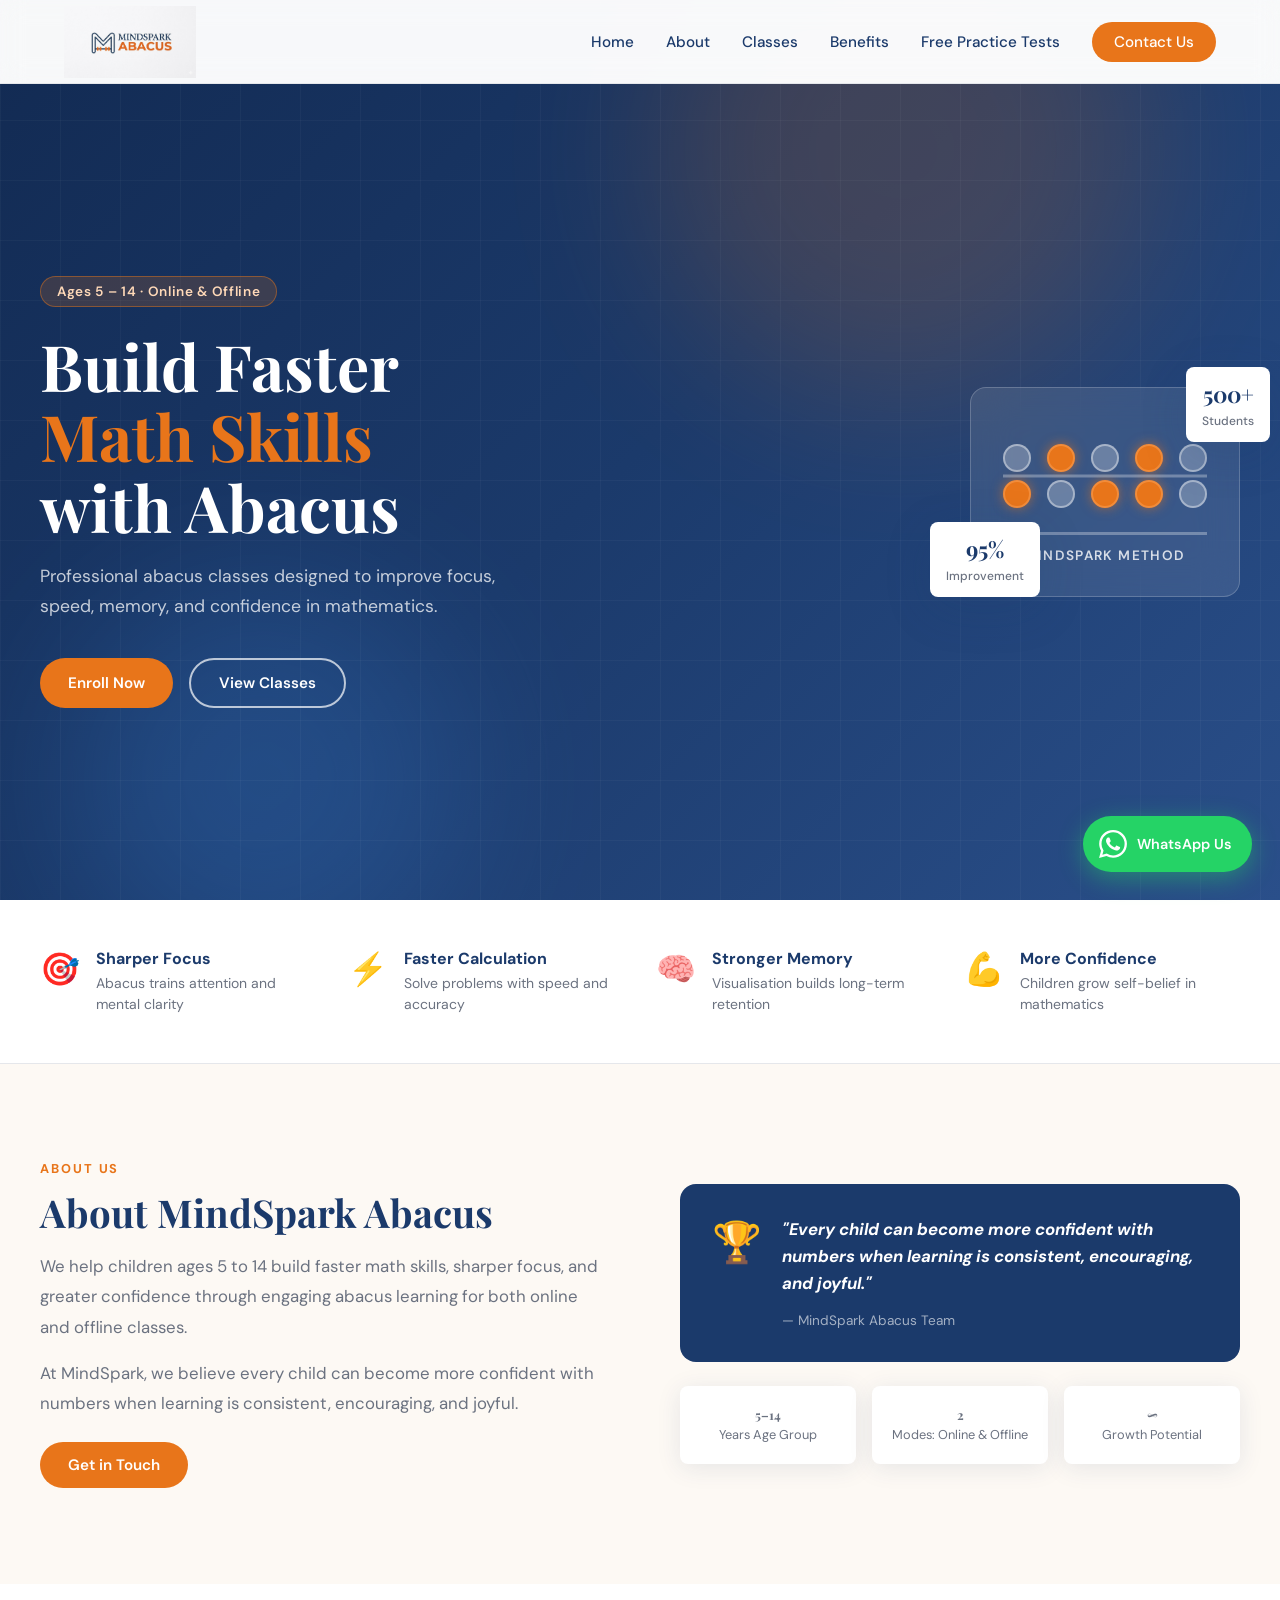
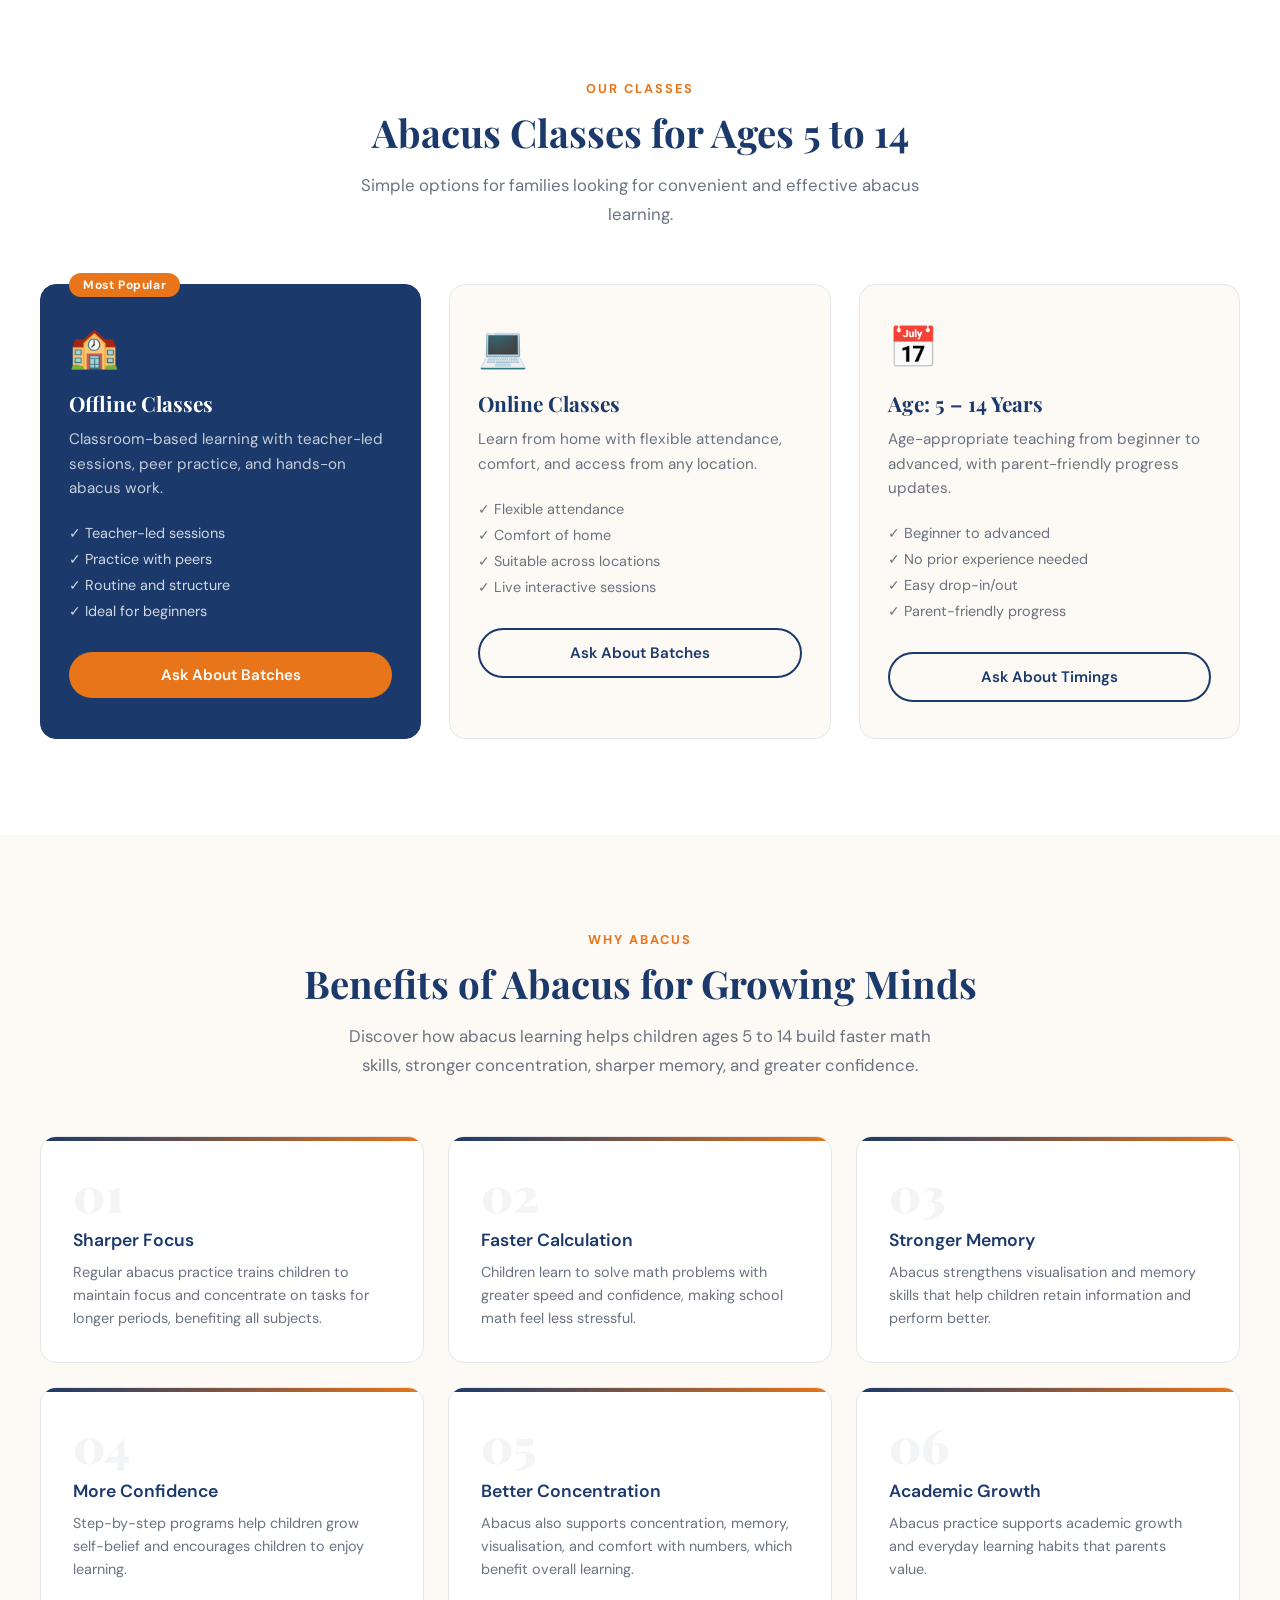
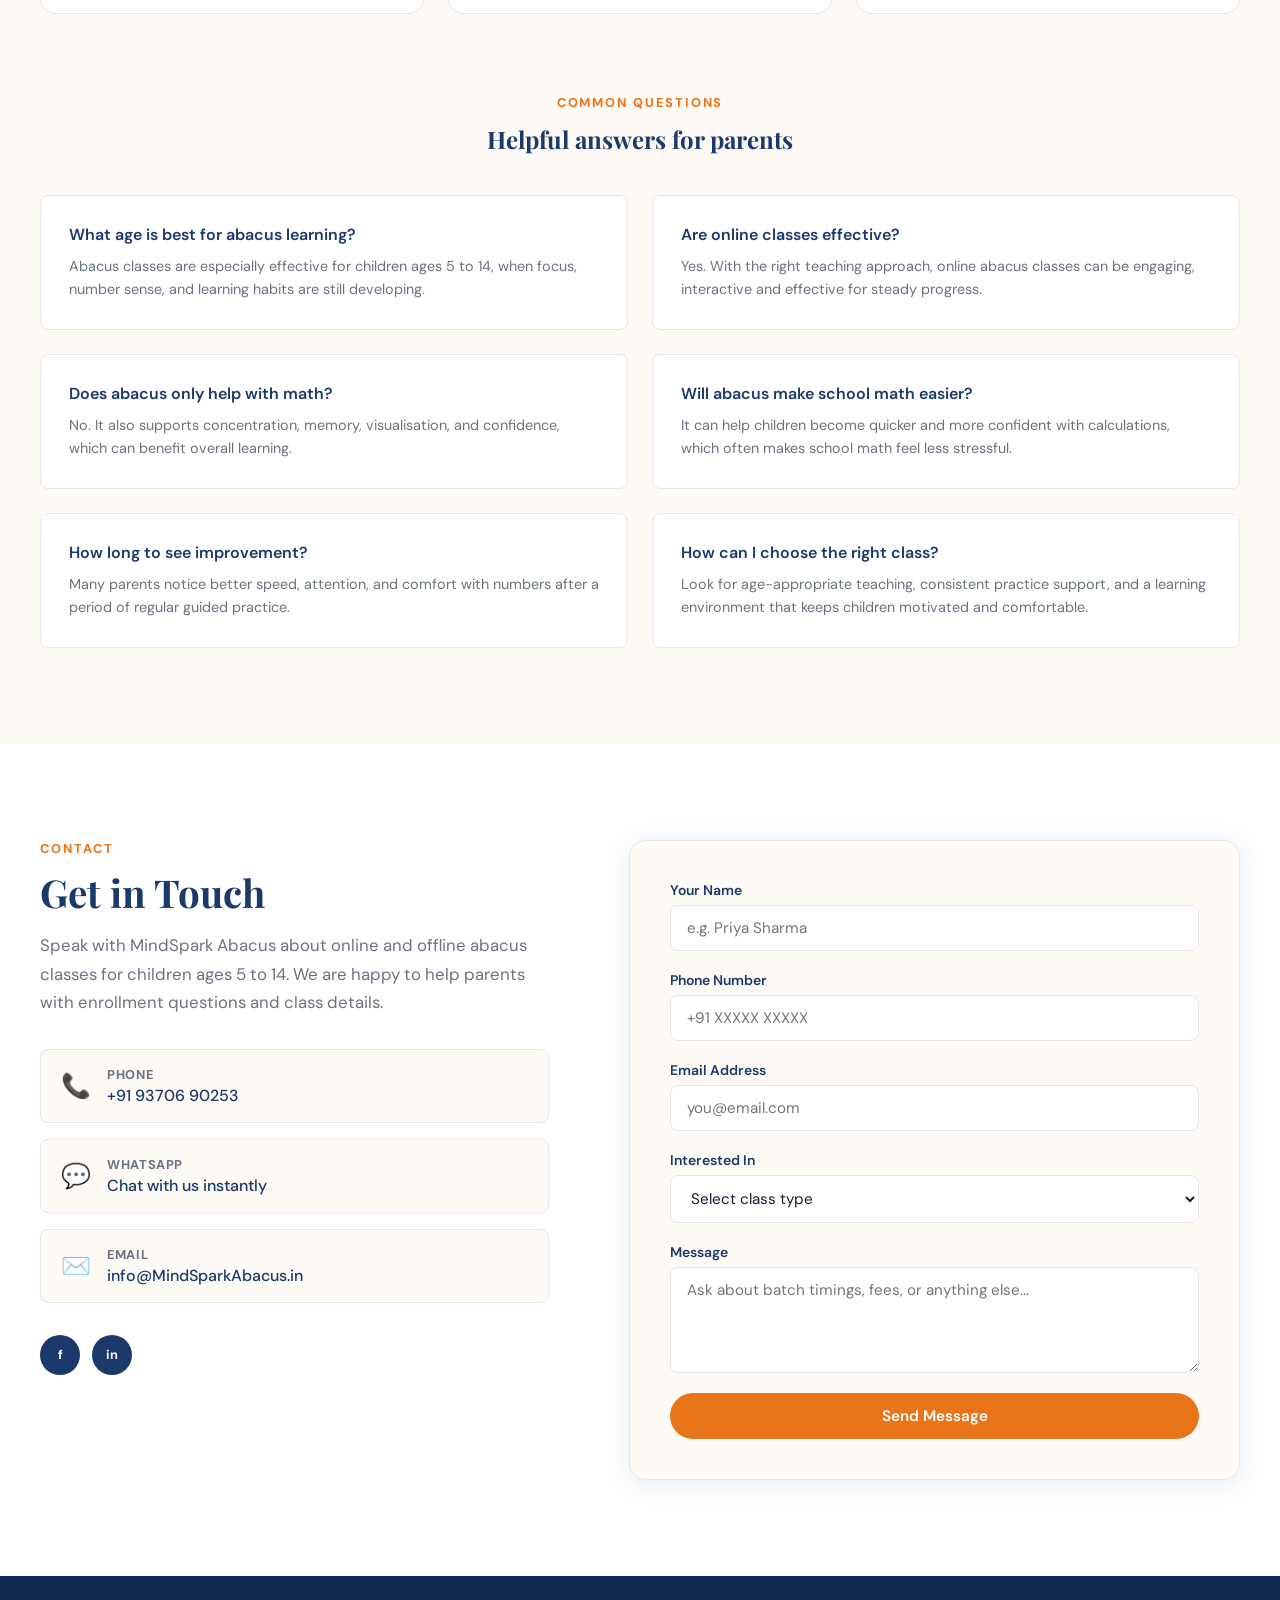
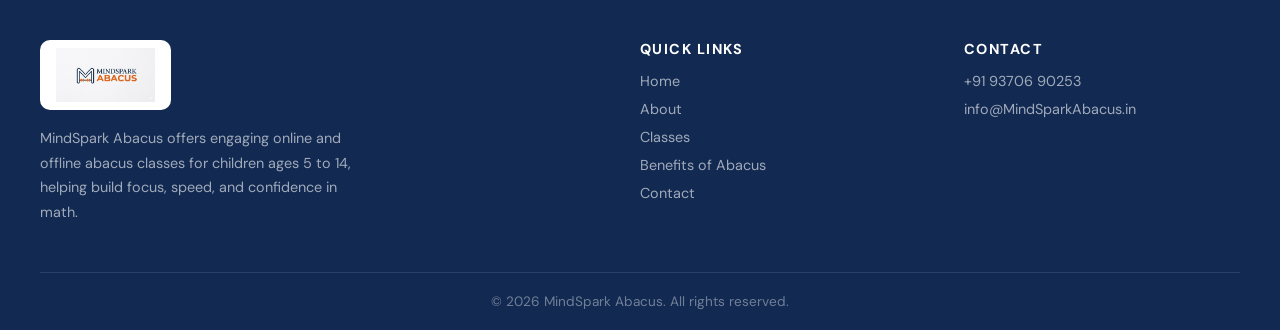
==== commit bde80c3d: "Add files via upload" ====
--- a/index.html
+++ b/index.html
@@ -4,7 +4,7 @@
   <meta charset="UTF-8" />
   <meta name="viewport" content="width=device-width, initial-scale=1.0" />
   <title>MindSpark Abacus – Build Faster Math Skills</title>
-  <meta name="description" content="MindSpark Abacus offers engaging online and offline abacus classes for children ages 6 to 14, helping build focus, speed, and confidence in math." />
+  <meta name="description" content="MindSpark Abacus offers engaging online and offline abacus classes for children ages 5 to 14, helping build focus, speed, and confidence in math." />
   <link rel="preconnect" href="https://fonts.googleapis.com" />
   <link href="https://fonts.googleapis.com/css2?family=Playfair+Display:wght@700;900&family=DM+Sans:wght@400;500;600&display=swap" rel="stylesheet" />
   <link rel="stylesheet" href="style.css" />
@@ -25,6 +25,7 @@
         <a href="#about">About</a>
         <a href="#classes">Classes</a>
         <a href="#benefits">Benefits</a>
+        <a href="tests/index.html">Free Practice Tests</a>
         <a href="#contact" class="nav-cta">Contact Us</a>
       </nav>
     </div>
@@ -38,7 +39,7 @@
       <div class="grid-overlay"></div>
     </div>
     <div class="hero-content">
-      <div class="hero-badge">Ages 6 – 14 · Online &amp; Offline</div>
+      <div class="hero-badge">Ages 5 – 14 · Online &amp; Offline</div>
       <h1>Build Faster<br/><span class="accent">Math Skills</span><br/>with Abacus</h1>
       <p class="hero-sub">Professional abacus classes designed to improve focus, speed, memory, and confidence in mathematics.</p>
       <div class="hero-btns">
@@ -78,7 +79,7 @@
       <div class="about-text">
         <div class="section-label">About Us</div>
         <h2>About MindSpark Abacus</h2>
-        <p>We help children ages 6 to 14 build faster math skills, sharper focus, and greater confidence through engaging abacus learning for both online and offline classes.</p>
+        <p>We help children ages 5 to 14 build faster math skills, sharper focus, and greater confidence through engaging abacus learning for both online and offline classes.</p>
         <p>At MindSpark, we believe every child can become more confident with numbers when learning is consistent, encouraging, and joyful.</p>
         <a href="#contact" class="btn btn-primary">Get in Touch</a>
       </div>
@@ -91,7 +92,7 @@
           </div>
         </div>
         <div class="about-stats">
-          <div class="astat"><span class="astat-num">6–14</span><span>Years Age Group</span></div>
+          <div class="astat"><span class="astat-num">5–14</span><span>Years Age Group</span></div>
           <div class="astat"><span class="astat-num">2</span><span>Modes: Online &amp; Offline</span></div>
           <div class="astat"><span class="astat-num">∞</span><span>Growth Potential</span></div>
         </div>
@@ -103,7 +104,7 @@
   <section class="classes section" id="classes">
     <div class="container">
       <div class="section-label centered">Our Classes</div>
-      <h2 class="centered">Abacus Classes for Ages 6 to 14</h2>
+      <h2 class="centered">Abacus Classes for Ages 5 to 14</h2>
       <p class="section-sub centered">Simple options for families looking for convenient and effective abacus learning.</p>
       <div class="classes-grid">
         <div class="class-card featured">
@@ -133,7 +134,7 @@
         </div>
         <div class="class-card">
           <div class="class-icon">📅</div>
-          <h3>Age: 6 – 14 Years</h3>
+          <h3>Age: 5 – 14 Years</h3>
           <p>Age-appropriate teaching from beginner to advanced, with parent-friendly progress updates.</p>
           <ul>
             <li>✓ Beginner to advanced</li>
@@ -152,7 +153,7 @@
     <div class="container">
       <div class="section-label centered">Why Abacus</div>
       <h2 class="centered">Benefits of Abacus for Growing Minds</h2>
-      <p class="section-sub centered">Discover how abacus learning helps children ages 6 to 14 build faster math skills, stronger concentration, sharper memory, and greater confidence.</p>
+      <p class="section-sub centered">Discover how abacus learning helps children ages 5 to 14 build faster math skills, stronger concentration, sharper memory, and greater confidence.</p>
       <div class="benefits-grid">
         <div class="benefit-card">
           <div class="benefit-num">01</div>
@@ -193,7 +194,7 @@
         <div class="faq-grid">
           <div class="faq-item">
             <h4>What age is best for abacus learning?</h4>
-            <p>Abacus classes are especially effective for children ages 6 to 14, when focus, number sense, and learning habits are still developing.</p>
+            <p>Abacus classes are especially effective for children ages 5 to 14, when focus, number sense, and learning habits are still developing.</p>
           </div>
           <div class="faq-item">
             <h4>Are online classes effective?</h4>
@@ -226,7 +227,7 @@
       <div class="contact-info">
         <div class="section-label">Contact</div>
         <h2>Get in Touch</h2>
-        <p>Speak with MindSpark Abacus about online and offline abacus classes for children ages 6 to 14. We are happy to help parents with enrollment questions and class details.</p>
+        <p>Speak with MindSpark Abacus about online and offline abacus classes for children ages 5 to 14. We are happy to help parents with enrollment questions and class details.</p>
         <div class="contact-details">
           <a href="tel:+919370690253" class="contact-item">
             <div class="ci-icon">📞</div>
@@ -242,9 +243,8 @@
           </a>
         </div>
         <div class="social-links">
-          <a href="#" aria-label="Facebook" class="social-btn">f</a>
-          <a href="#" aria-label="Instagram" class="social-btn">in</a>
-          <a href="#" aria-label="LinkedIn" class="social-btn">li</a>
+          <a href="https://www.facebook.com/profile.php?id=61590399677219" target="_blank" rel="noopener" aria-label="Facebook" class="social-btn">f</a>
+          <a href="https://www.instagram.com/mindspark_abacus_minal" target="_blank" rel="noopener" aria-label="Instagram" class="social-btn">in</a>
         </div>
       </div>
       <div class="contact-form-wrap">
@@ -286,7 +286,7 @@
     <div class="container footer-inner">
       <div class="footer-brand">
         <img src="logo.png" alt="MindSpark Abacus" class="footer-logo" />
-        <p>MindSpark Abacus offers engaging online and offline abacus classes for children ages 6 to 14, helping build focus, speed, and confidence in math.</p>
+        <p>MindSpark Abacus offers engaging online and offline abacus classes for children ages 5 to 14, helping build focus, speed, and confidence in math.</p>
       </div>
       <div class="footer-links">
         <strong>Quick Links</strong>
--- a/style.css
+++ b/style.css
@@ -30,12 +30,15 @@
 
 /* ===== NAV ===== */
 .nav {
-  position: fixed; top: 0; left: 0; right: 0; z-index: 100;
+  position: fixed; top: 0; left: 0; right: 0; z-index: 999;
   height: var(--nav-h);
   background: rgba(255,255,255,0.97);
-  backdrop-filter: blur(12px);
   border-bottom: 1px solid var(--border);
   transition: box-shadow 0.3s;
+}
+.nav::before {
+  content: ''; position: absolute; inset: 0; z-index: -1;
+  backdrop-filter: blur(12px); -webkit-backdrop-filter: blur(12px);
 }
 .nav.scrolled { box-shadow: var(--shadow); }
 .nav-inner {
@@ -93,8 +96,8 @@
 }
 .hero-content { position: relative; z-index: 1; flex: 1; animation: fadeUp 0.8s ease both; }
 .hero-badge {
-  display: inline-block; background: rgba(232,117,26,0.2); color: var(--orange-light);
-  border: 1px solid rgba(232,117,26,0.4); padding: 6px 16px; border-radius: 50px;
+  display: inline-block; background: rgba(232,117,26,0.18); color: #ffd9b8;
+  border: 1px solid rgba(232,117,26,0.45); padding: 6px 16px; border-radius: 50px;
   font-size: 0.85rem; font-weight: 600; margin-bottom: 24px; letter-spacing: 0.05em;
 }
 .hero h1 {
@@ -332,10 +335,13 @@
   .footer-inner { grid-template-columns: 1fr; }
   .nav-links {
     display: none; flex-direction: column; position: fixed; inset: 0; top: var(--nav-h);
-    background: white; padding: 32px 24px; gap: 24px; z-index: 99;
+    background: #ffffff; padding: 32px 24px; gap: 24px; z-index: 1000;
+    align-items: flex-start; overflow-y: auto;
   }
   .nav-links.open { display: flex; }
-  .hamburger { display: flex; }
+  .nav-links a { font-size: 1.1rem; width: 100%; }
+  .nav-links .nav-cta { width: 100%; text-align: center; }
+  .hamburger { display: flex; z-index: 1001; }
   .section { padding: 64px 24px; }
   .contact-form-wrap { padding: 28px 20px; }
 }
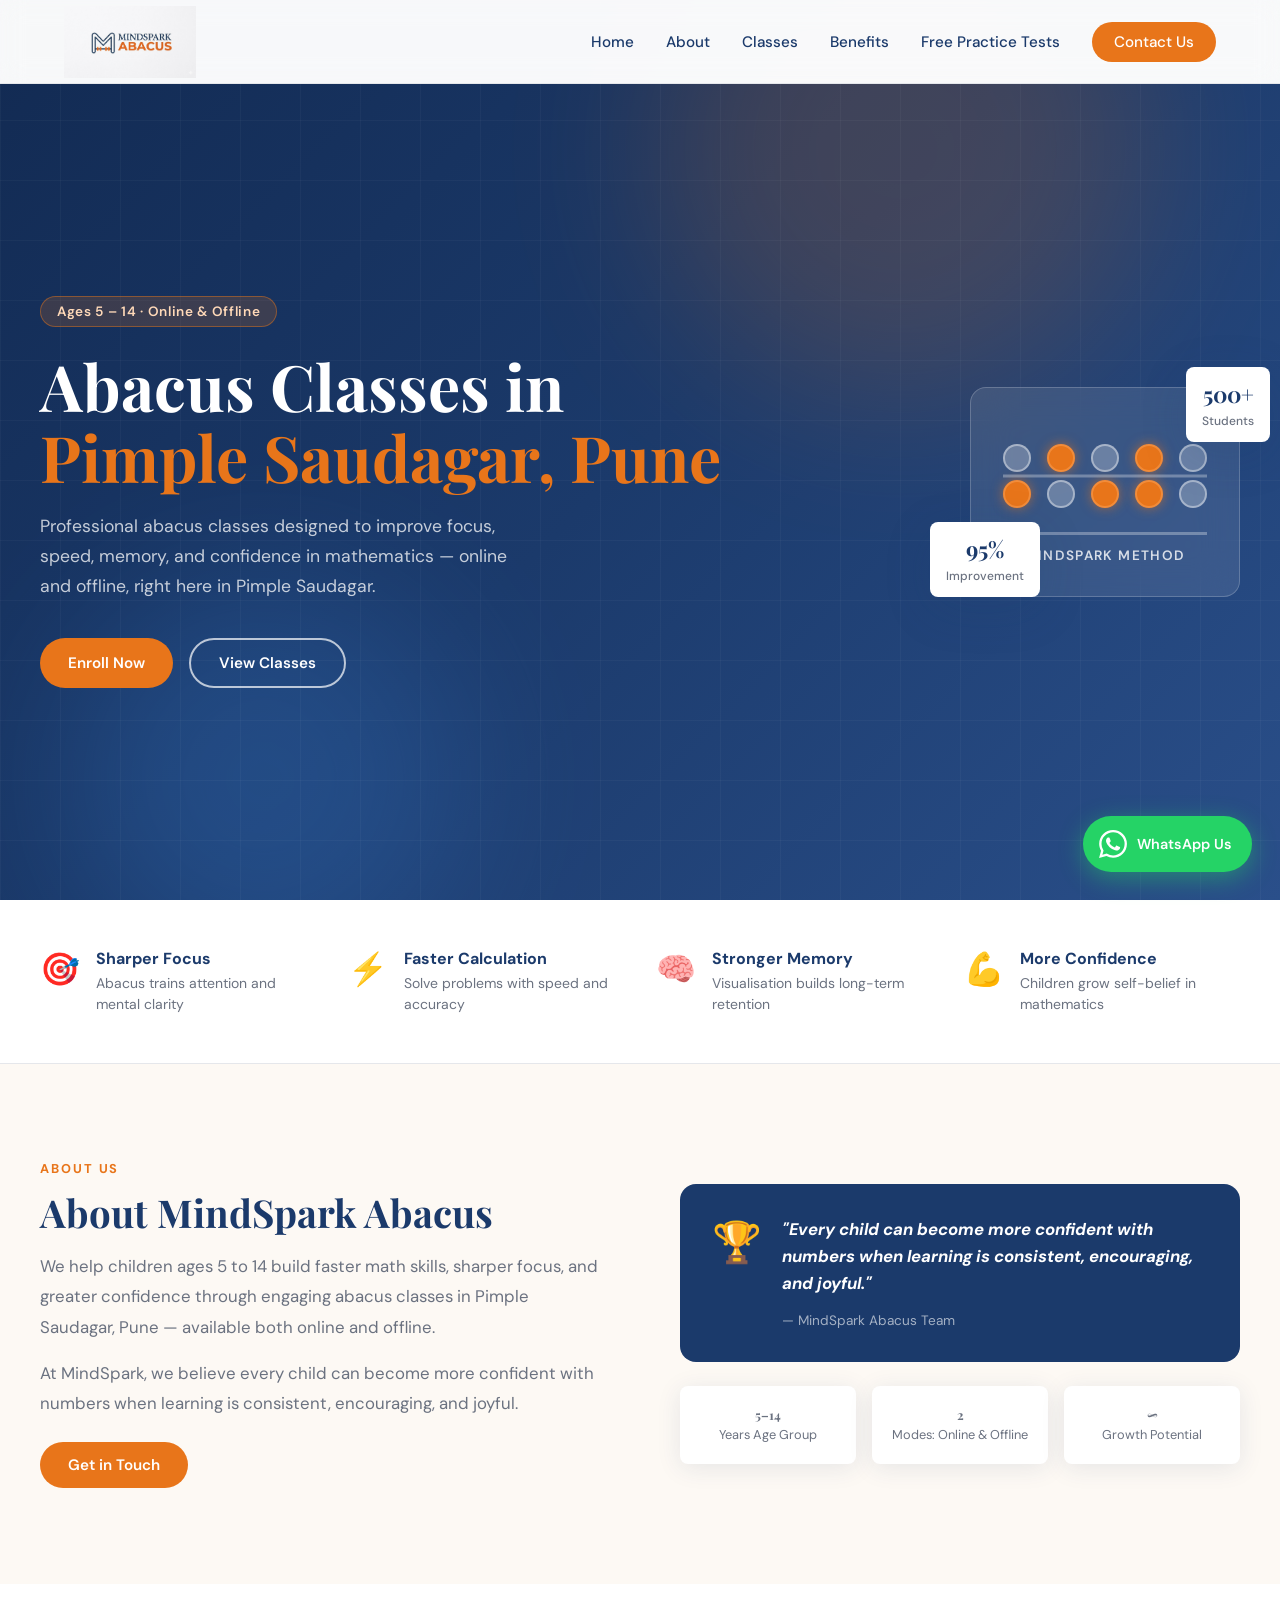
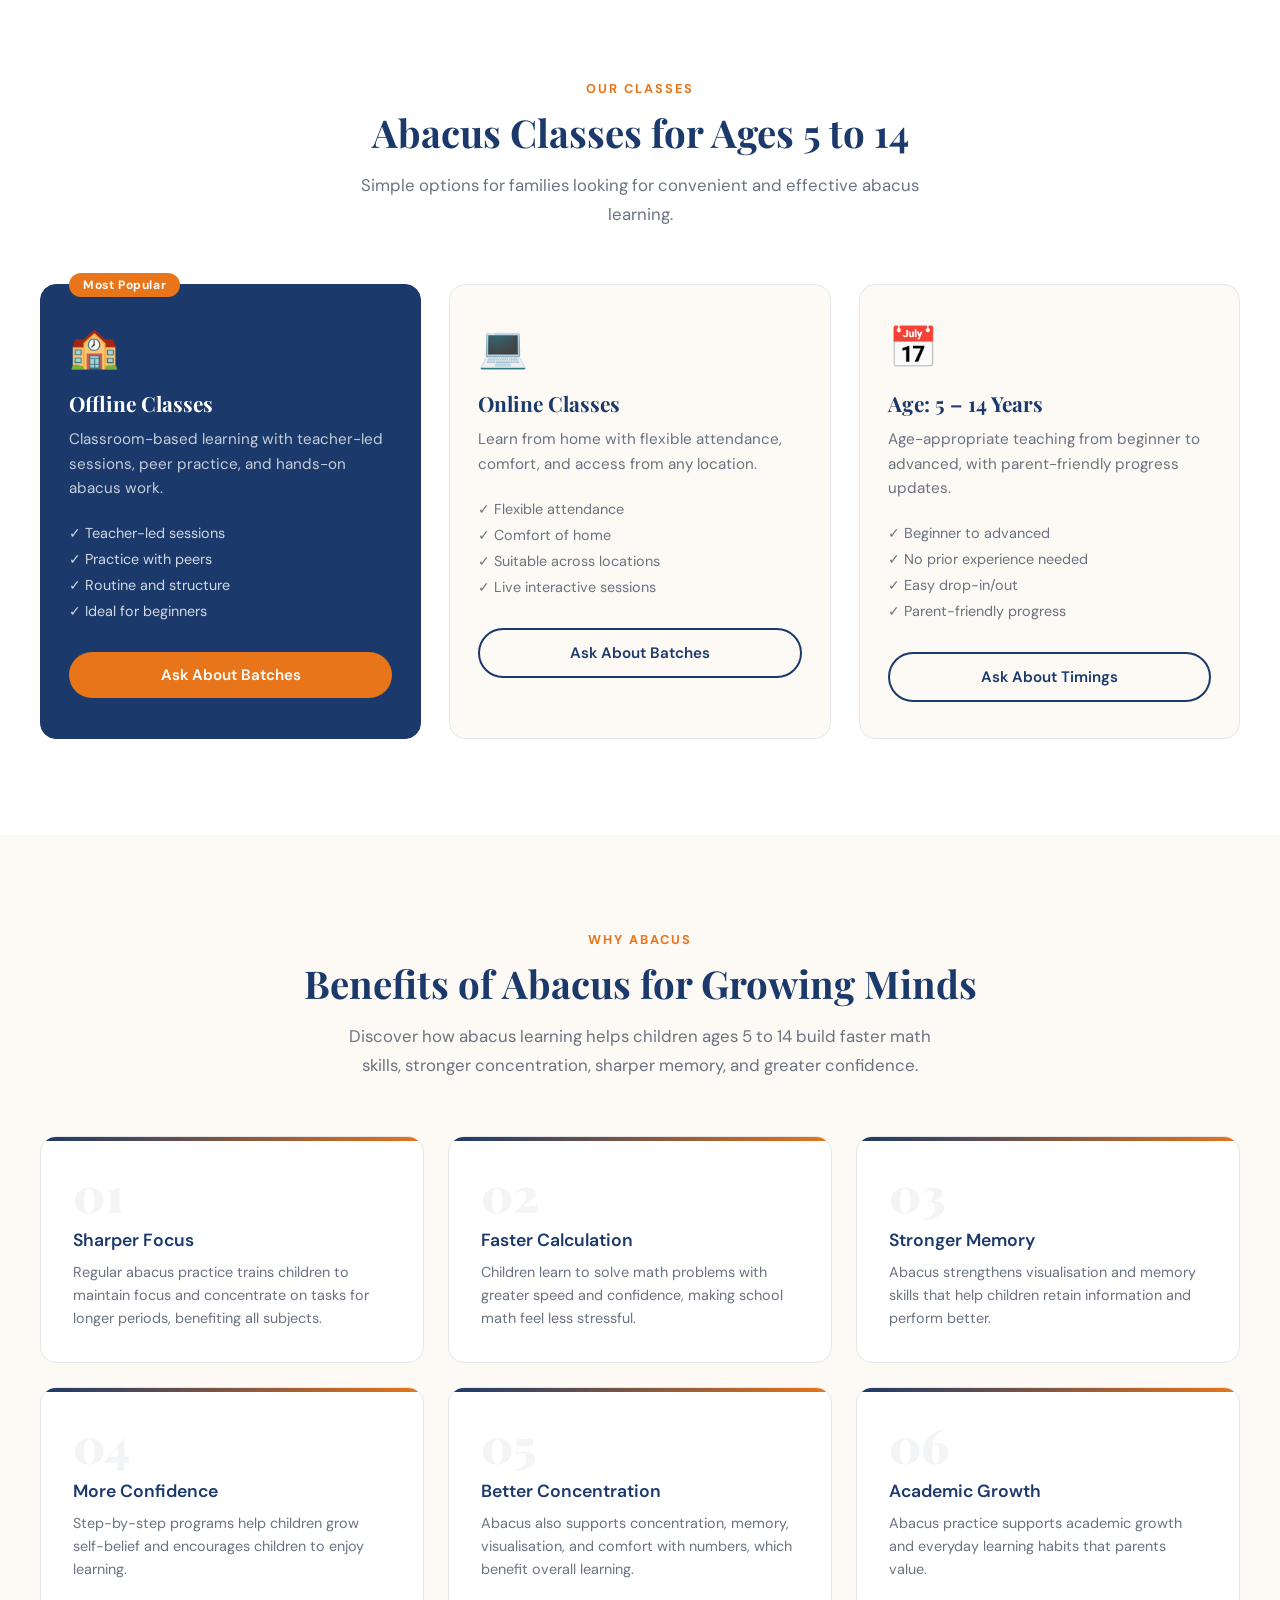
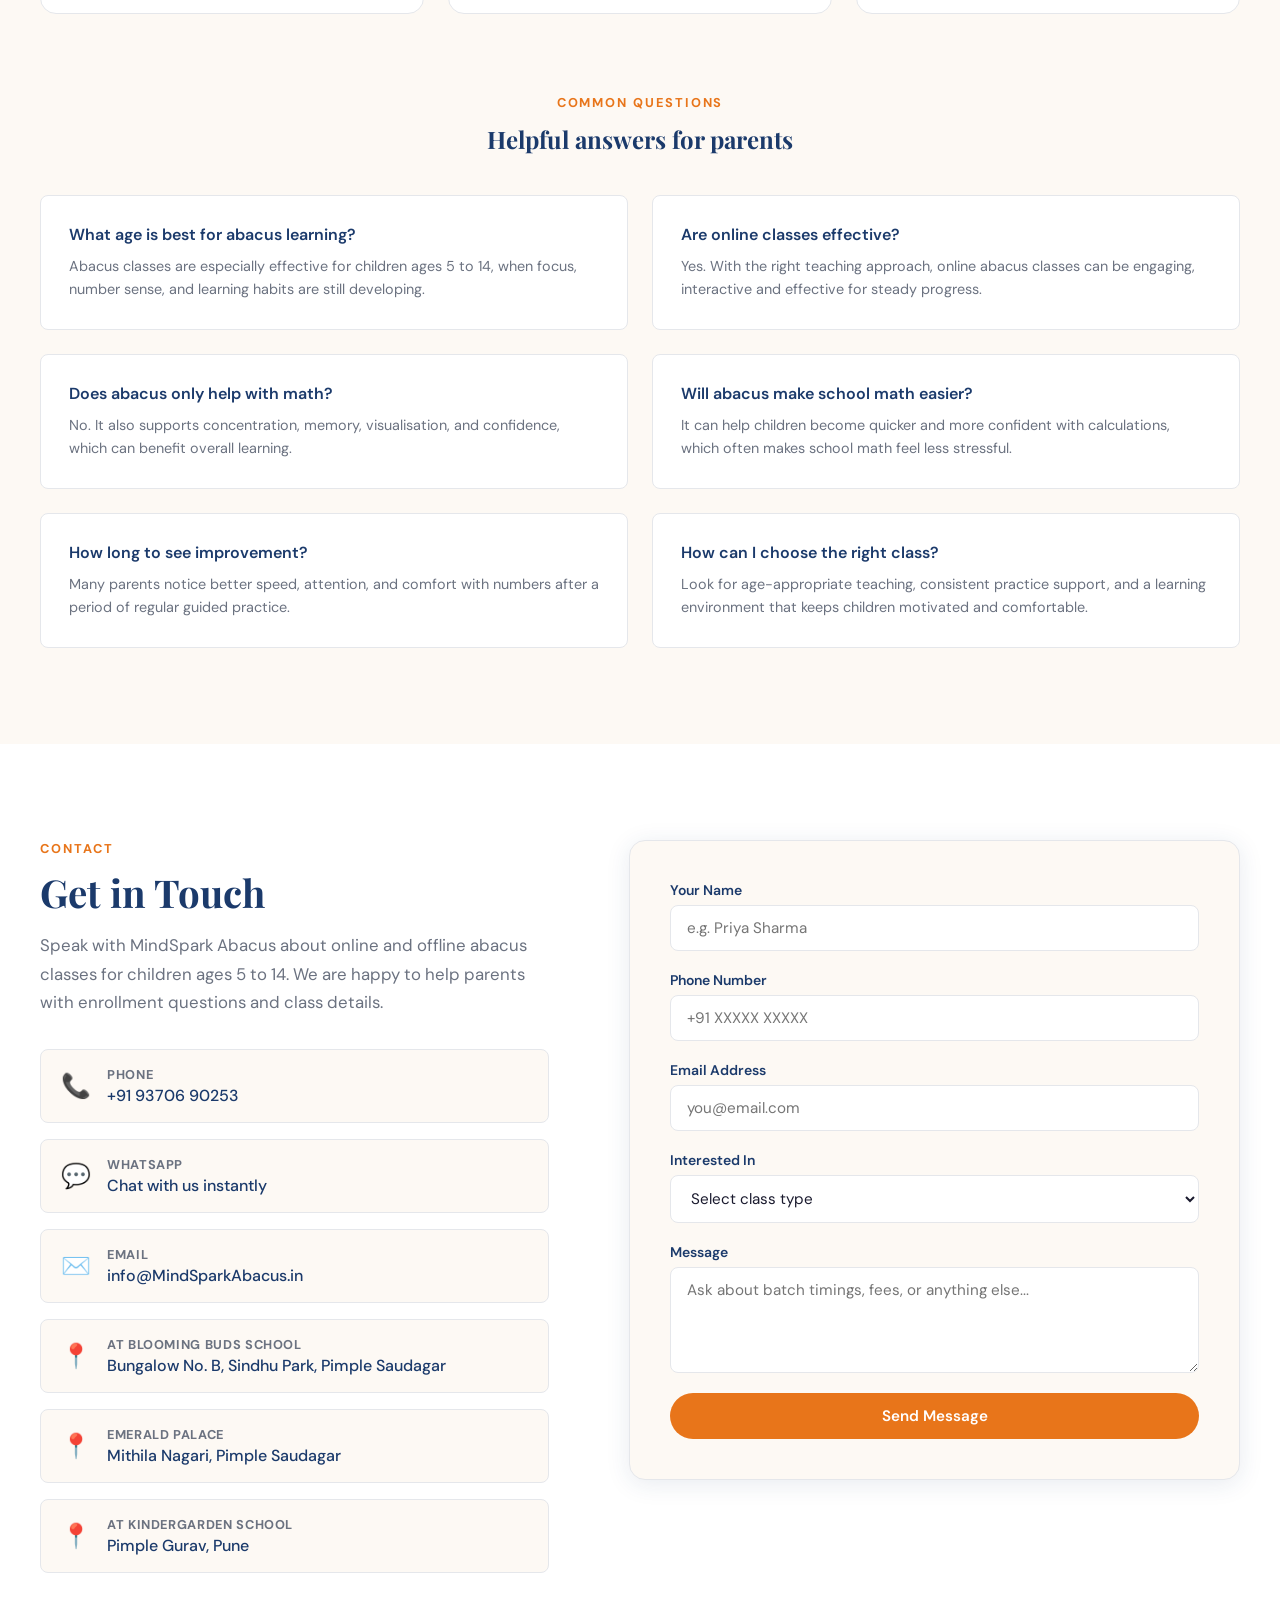
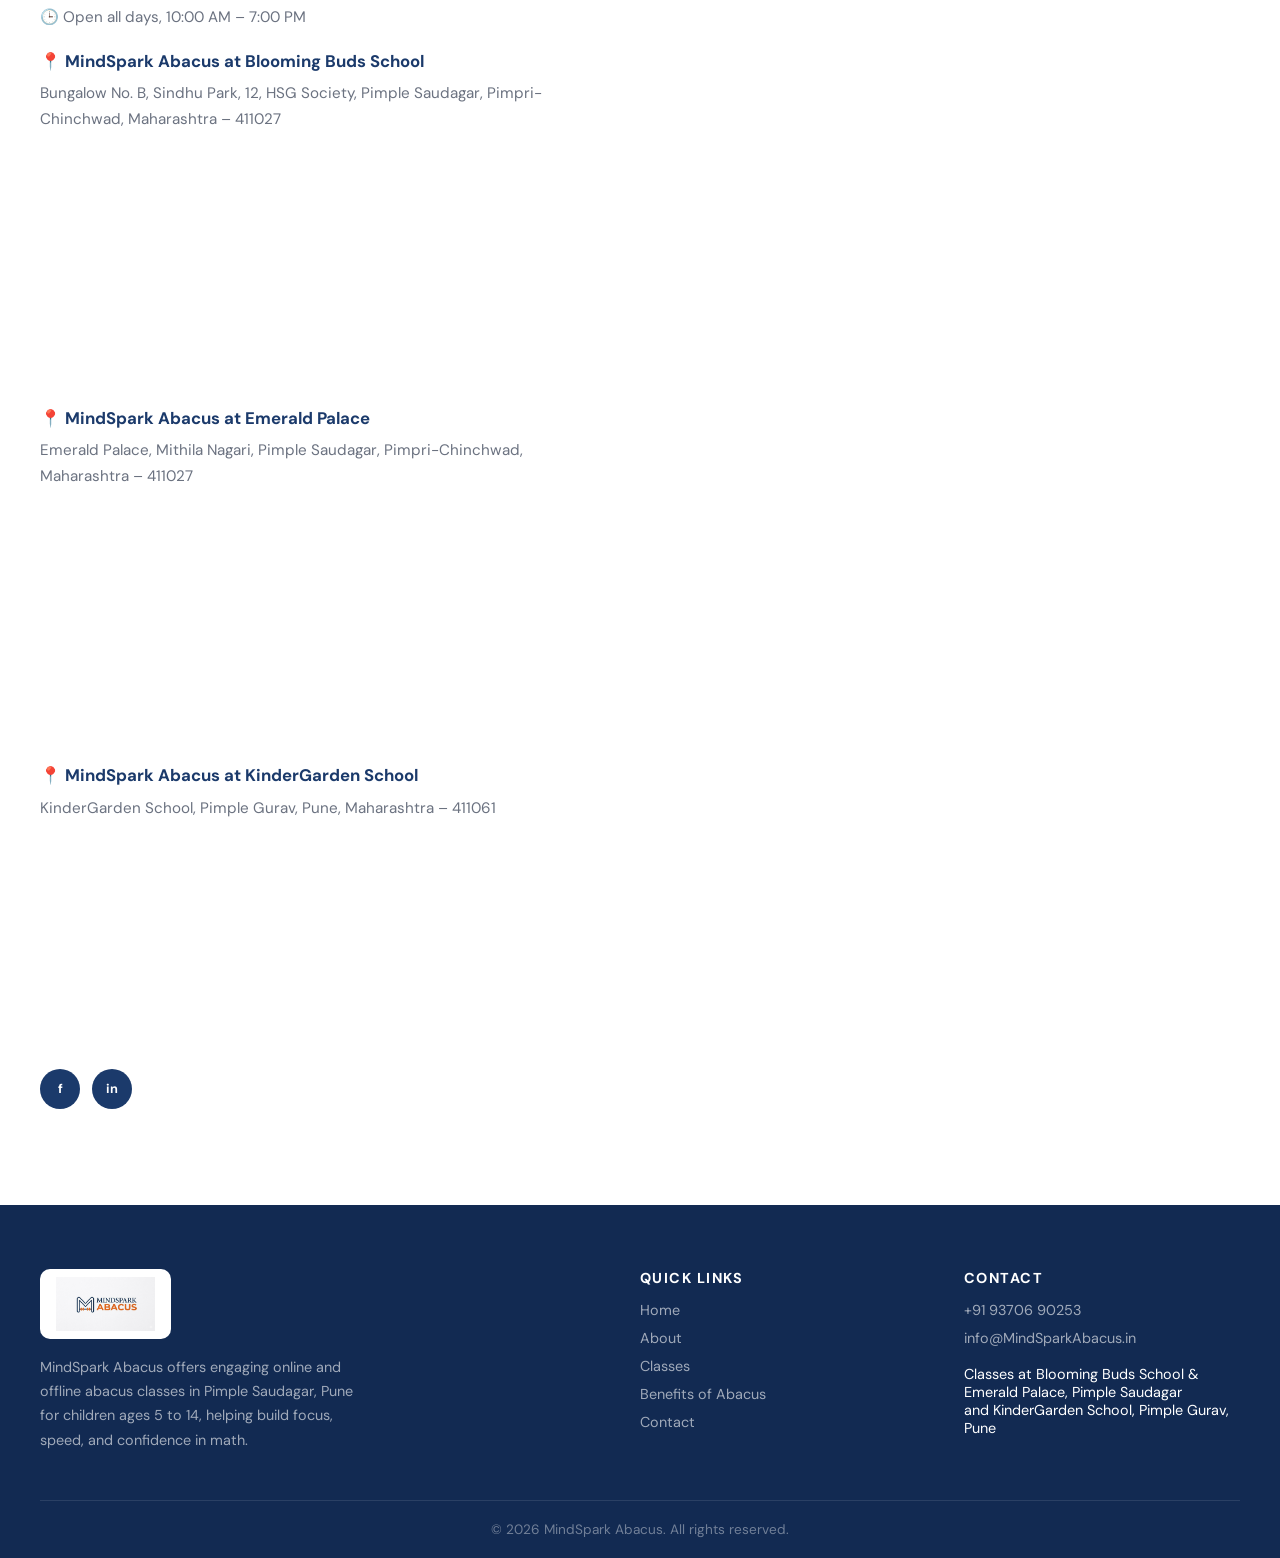
==== commit 1dde15c3: "Added adrress" ====
--- a/index.html
+++ b/index.html
@@ -3,11 +3,180 @@
 <head>
   <meta charset="UTF-8" />
   <meta name="viewport" content="width=device-width, initial-scale=1.0" />
-  <title>MindSpark Abacus – Build Faster Math Skills</title>
-  <meta name="description" content="MindSpark Abacus offers engaging online and offline abacus classes for children ages 5 to 14, helping build focus, speed, and confidence in math." />
+  <title>Abacus Classes in Pimple Saudagar, Pune | MindSpark Abacus</title>
+  <meta name="description" content="Looking for abacus classes in Pimple Saudagar, Pune? MindSpark Abacus offers engaging online and offline abacus classes for children ages 5 to 14, helping build focus, speed, and confidence in math." />
   <link rel="preconnect" href="https://fonts.googleapis.com" />
   <link href="https://fonts.googleapis.com/css2?family=Playfair+Display:wght@700;900&family=DM+Sans:wght@400;500;600&display=swap" rel="stylesheet" />
   <link rel="stylesheet" href="style.css" />
+
+  <!-- LocalBusiness structured data —
+  <!-- LocalBusiness structured data — THREE class locations
+       postalCode confirmed: 411027 (Blooming Buds School & Emerald Palace), 411061 (KinderGarden School)
+       Hours: 10:00–19:00, open all 7 days (same for all locations)
+       Map embeds use exact resolved coordinates for Blooming Buds School & Emerald Palace.
+       TODO: confirm "url" matches your live domain
+       TODO: KinderGarden School has no exact map link/street address yet — using text-search embed and locality-only schema address until provided -->
+  <script type="application/ld+json">
+  {
+    "@context": "https://schema.org",
+    "@type": "LocalBusiness",
+    "@id": "https://www.mindsparkabacus.in/#blooming-buds",
+    "name": "MindSpark Abacus at Blooming Buds School",
+    "image": "https://www.mindsparkabacus.in/logo.png",
+    "url": "https://www.mindsparkabacus.in/",
+    "telephone": "+919370690253",
+    "email": "info@MindSparkAbacus.in",
+    "priceRange": "$$",
+    "address": {
+      "@type": "PostalAddress",
+      "streetAddress": "Bungalow No. B, Sindhu Park, 12, HSG Society",
+      "addressLocality": "Pimple Saudagar, Pimpri-Chinchwad",
+      "addressRegion": "Maharashtra",
+      "postalCode": "411027",
+      "addressCountry": "IN"
+    },
+    "areaServed": { "@type": "Place", "name": "Pimple Saudagar, Pune" },
+    "openingHoursSpecification": [
+      {
+        "@type": "OpeningHoursSpecification",
+        "dayOfWeek": ["Monday","Tuesday","Wednesday","Thursday","Friday","Saturday","Sunday"],
+        "opens": "10:00",
+        "closes": "19:00"
+      }
+    ],
+    "sameAs": [
+      "https://www.facebook.com/profile.php?id=61590399677219",
+      "https://www.instagram.com/mindspark_abacus_minal"
+    ]
+  }
+  </script>
+
+  <script type="application/ld+json">
+  {
+    "@context": "https://schema.org",
+    "@type": "LocalBusiness",
+    "@id": "https://www.mindsparkabacus.in/#emerald-palace",
+    "name": "MindSpark Abacus at Emerald Palace",
+    "image": "https://www.mindsparkabacus.in/logo.png",
+    "url": "https://www.mindsparkabacus.in/",
+    "telephone": "+919370690253",
+    "email": "info@MindSparkAbacus.in",
+    "priceRange": "$$",
+    "address": {
+      "@type": "PostalAddress",
+      "streetAddress": "Emerald Palace, Mithila Nagari",
+      "addressLocality": "Pimple Saudagar, Pimpri-Chinchwad",
+      "addressRegion": "Maharashtra",
+      "postalCode": "411027",
+      "addressCountry": "IN"
+    },
+    "areaServed": { "@type": "Place", "name": "Pimple Saudagar, Pune" },
+    "openingHoursSpecification": [
+      {
+        "@type": "OpeningHoursSpecification",
+        "dayOfWeek": ["Monday","Tuesday","Wednesday","Thursday","Friday","Saturday","Sunday"],
+        "opens": "10:00",
+        "closes": "19:00"
+      }
+    ],
+    "sameAs": [
+      "https://www.facebook.com/profile.php?id=61590399677219",
+      "https://www.instagram.com/mindspark_abacus_minal"
+    ]
+  }
+  </script>
+
+  <script type="application/ld+json">
+  {
+    "@context": "https://schema.org",
+    "@type": "LocalBusiness",
+    "@id": "https://www.mindsparkabacus.in/#kindergarden-school",
+    "name": "MindSpark Abacus at KinderGarden School",
+    "image": "https://www.mindsparkabacus.in/logo.png",
+    "url": "https://www.mindsparkabacus.in/",
+    "telephone": "+919370690253",
+    "email": "info@MindSparkAbacus.in",
+    "priceRange": "$$",
+    "address": {
+      "@type": "PostalAddress",
+      "addressLocality": "Pimple Gurav, Pune",
+      "addressRegion": "Maharashtra",
+      "postalCode": "411061",
+      "addressCountry": "IN"
+    },
+    "areaServed": { "@type": "Place", "name": "Pimple Gurav, Pune" },
+    "openingHoursSpecification": [
+      {
+        "@type": "OpeningHoursSpecification",
+        "dayOfWeek": ["Monday","Tuesday","Wednesday","Thursday","Friday","Saturday","Sunday"],
+        "opens": "10:00",
+        "closes": "19:00"
+      }
+    ],
+    "sameAs": [
+      "https://www.facebook.com/profile.php?id=61590399677219",
+      "https://www.instagram.com/mindspark_abacus_minal"
+    ]
+  }
+  </script>
+
+  <!-- FAQPage structured data — mirrors the visible FAQ section exactly -->
+  <script type="application/ld+json">
+  {
+    "@context": "https://schema.org",
+    "@type": "FAQPage",
+    "mainEntity": [
+      {
+        "@type": "Question",
+        "name": "What age is best for abacus learning?",
+        "acceptedAnswer": {
+          "@type": "Answer",
+          "text": "Abacus classes are especially effective for children ages 5 to 14, when focus, number sense, and learning habits are still developing."
+        }
+      },
+      {
+        "@type": "Question",
+        "name": "Are online classes effective?",
+        "acceptedAnswer": {
+          "@type": "Answer",
+          "text": "Yes. With the right teaching approach, online abacus classes can be engaging, interactive and effective for steady progress."
+        }
+      },
+      {
+        "@type": "Question",
+        "name": "Does abacus only help with math?",
+        "acceptedAnswer": {
+          "@type": "Answer",
+          "text": "No. It also supports concentration, memory, visualisation, and confidence, which can benefit overall learning."
+        }
+      },
+      {
+        "@type": "Question",
+        "name": "Will abacus make school math easier?",
+        "acceptedAnswer": {
+          "@type": "Answer",
+          "text": "It can help children become quicker and more confident with calculations, which often makes school math feel less stressful."
+        }
+      },
+      {
+        "@type": "Question",
+        "name": "How long to see improvement?",
+        "acceptedAnswer": {
+          "@type": "Answer",
+          "text": "Many parents notice better speed, attention, and comfort with numbers after a period of regular guided practice."
+        }
+      },
+      {
+        "@type": "Question",
+        "name": "How can I choose the right class?",
+        "acceptedAnswer": {
+          "@type": "Answer",
+          "text": "Look for age-appropriate teaching, consistent practice support, and a learning environment that keeps children motivated and comfortable."
+        }
+      }
+    ]
+  }
+  </script>
 </head>
 <body>
 
@@ -40,8 +209,8 @@
     </div>
     <div class="hero-content">
       <div class="hero-badge">Ages 5 – 14 · Online &amp; Offline</div>
-      <h1>Build Faster<br/><span class="accent">Math Skills</span><br/>with Abacus</h1>
-      <p class="hero-sub">Professional abacus classes designed to improve focus, speed, memory, and confidence in mathematics.</p>
+      <h1>Abacus Classes in<br/><span class="accent">Pimple Saudagar, Pune</span></h1>
+      <p class="hero-sub">Professional abacus classes designed to improve focus, speed, memory, and confidence in mathematics — online and offline, right here in Pimple Saudagar.</p>
       <div class="hero-btns">
         <a href="#contact" class="btn btn-primary">Enroll Now</a>
         <a href="#classes" class="btn btn-outline">View Classes</a>
@@ -79,7 +248,7 @@
       <div class="about-text">
         <div class="section-label">About Us</div>
         <h2>About MindSpark Abacus</h2>
-        <p>We help children ages 5 to 14 build faster math skills, sharper focus, and greater confidence through engaging abacus learning for both online and offline classes.</p>
+        <p>We help children ages 5 to 14 build faster math skills, sharper focus, and greater confidence through engaging abacus classes in Pimple Saudagar, Pune — available both online and offline.</p>
         <p>At MindSpark, we believe every child can become more confident with numbers when learning is consistent, encouraging, and joyful.</p>
         <a href="#contact" class="btn btn-primary">Get in Touch</a>
       </div>
@@ -241,7 +410,57 @@
             <div class="ci-icon">✉️</div>
             <div><strong>Email</strong><span>info@MindSparkAbacus.in</span></div>
           </a>
-        </div>
+          <a href="https://maps.app.goo.gl/zvwTtWKb2dKcsQja8" target="_blank" rel="noopener" class="contact-item">
+            <div class="ci-icon">📍</div>
+            <div><strong>At Blooming Buds School</strong><span>Bungalow No. B, Sindhu Park, Pimple Saudagar</span></div>
+          </a>
+          <a href="https://maps.app.goo.gl/HhnLmDvzR5DePUxs7" target="_blank" rel="noopener" class="contact-item">
+            <div class="ci-icon">📍</div>
+            <div><strong>Emerald Palace</strong><span>Mithila Nagari, Pimple Saudagar</span></div>
+          </a>
+          <a href="https://www.google.com/maps/search/?api=1&query=KinderGarden+School+Pimple+Gurav+Pune" target="_blank" rel="noopener" class="contact-item">
+            <div class="ci-icon">📍</div>
+            <div><strong>At KinderGarden School</strong><span>Pimple Gurav, Pune</span></div>
+          </a>
+        </div>
+
+        <div class="location-block">
+          <p style="font-size:0.95rem;color:var(--gray);margin-bottom:16px;">
+            🕒 Open all days, 10:00 AM – 7:00 PM
+          </p>
+
+          <p style="font-weight:700;color:var(--navy);margin-bottom:6px;">📍 MindSpark Abacus at Blooming Buds School</p>
+          <p style="font-size:0.95rem;color:var(--gray);margin-bottom:12px;">
+            Bungalow No. B, Sindhu Park, 12, HSG Society, Pimple Saudagar, Pimpri-Chinchwad, Maharashtra – 411027
+          </p>
+          <iframe
+            src="https://maps.google.com/maps?q=18.600360,73.793610&z=17&output=embed"
+            width="100%" height="230" style="border:0;border-radius:14px;margin-bottom:24px;" allowfullscreen="" loading="lazy"
+            referrerpolicy="no-referrer-when-downgrade" title="MindSpark Abacus at Blooming Buds School, Pimple Saudagar">
+          </iframe>
+
+          <p style="font-weight:700;color:var(--navy);margin-bottom:6px;">📍 MindSpark Abacus at Emerald Palace</p>
+          <p style="font-size:0.95rem;color:var(--gray);margin-bottom:12px;">
+            Emerald Palace, Mithila Nagari, Pimple Saudagar, Pimpri-Chinchwad, Maharashtra – 411027
+          </p>
+          <iframe
+            src="https://maps.google.com/maps?q=18.601497,73.804066&z=17&output=embed"
+            width="100%" height="230" style="border:0;border-radius:14px;margin-bottom:24px;" allowfullscreen="" loading="lazy"
+            referrerpolicy="no-referrer-when-downgrade" title="MindSpark Abacus at Emerald Palace, Pimple Saudagar">
+          </iframe>
+
+          <p style="font-weight:700;color:var(--navy);margin-bottom:6px;">📍 MindSpark Abacus at KinderGarden School</p>
+          <p style="font-size:0.95rem;color:var(--gray);margin-bottom:12px;">
+            KinderGarden School, Pimple Gurav, Pune, Maharashtra – 411061
+            <!-- TODO: add exact street address/building details for this location once available -->
+          </p>
+          <iframe
+            src="https://maps.google.com/maps?q=KinderGarden+School,+Pimple+Gurav,+Pune,+Maharashtra+411061&z=15&output=embed"
+            width="100%" height="230" style="border:0;border-radius:14px;" allowfullscreen="" loading="lazy"
+            referrerpolicy="no-referrer-when-downgrade" title="MindSpark Abacus at KinderGarden School, Pimple Gurav">
+          </iframe>
+        </div>
+
         <div class="social-links">
           <a href="https://www.facebook.com/profile.php?id=61590399677219" target="_blank" rel="noopener" aria-label="Facebook" class="social-btn">f</a>
           <a href="https://www.instagram.com/mindspark_abacus_minal" target="_blank" rel="noopener" aria-label="Instagram" class="social-btn">in</a>
@@ -286,7 +505,7 @@
     <div class="container footer-inner">
       <div class="footer-brand">
         <img src="logo.png" alt="MindSpark Abacus" class="footer-logo" />
-        <p>MindSpark Abacus offers engaging online and offline abacus classes for children ages 5 to 14, helping build focus, speed, and confidence in math.</p>
+        <p>MindSpark Abacus offers engaging online and offline abacus classes in Pimple Saudagar, Pune for children ages 5 to 14, helping build focus, speed, and confidence in math.</p>
       </div>
       <div class="footer-links">
         <strong>Quick Links</strong>
@@ -300,6 +519,7 @@
         <strong>Contact</strong>
         <a href="tel:+919370690253">+91 93706 90253</a>
         <a href="mailto:info@MindSparkAbacus.in">info@MindSparkAbacus.in</a>
+        <span style="display:block;margin-top:8px;font-size:0.9rem;">Classes at Blooming Buds School &amp; Emerald Palace, Pimple Saudagar<br/>and KinderGarden School, Pimple Gurav, Pune</span>
       </div>
     </div>
     <div class="footer-bottom">
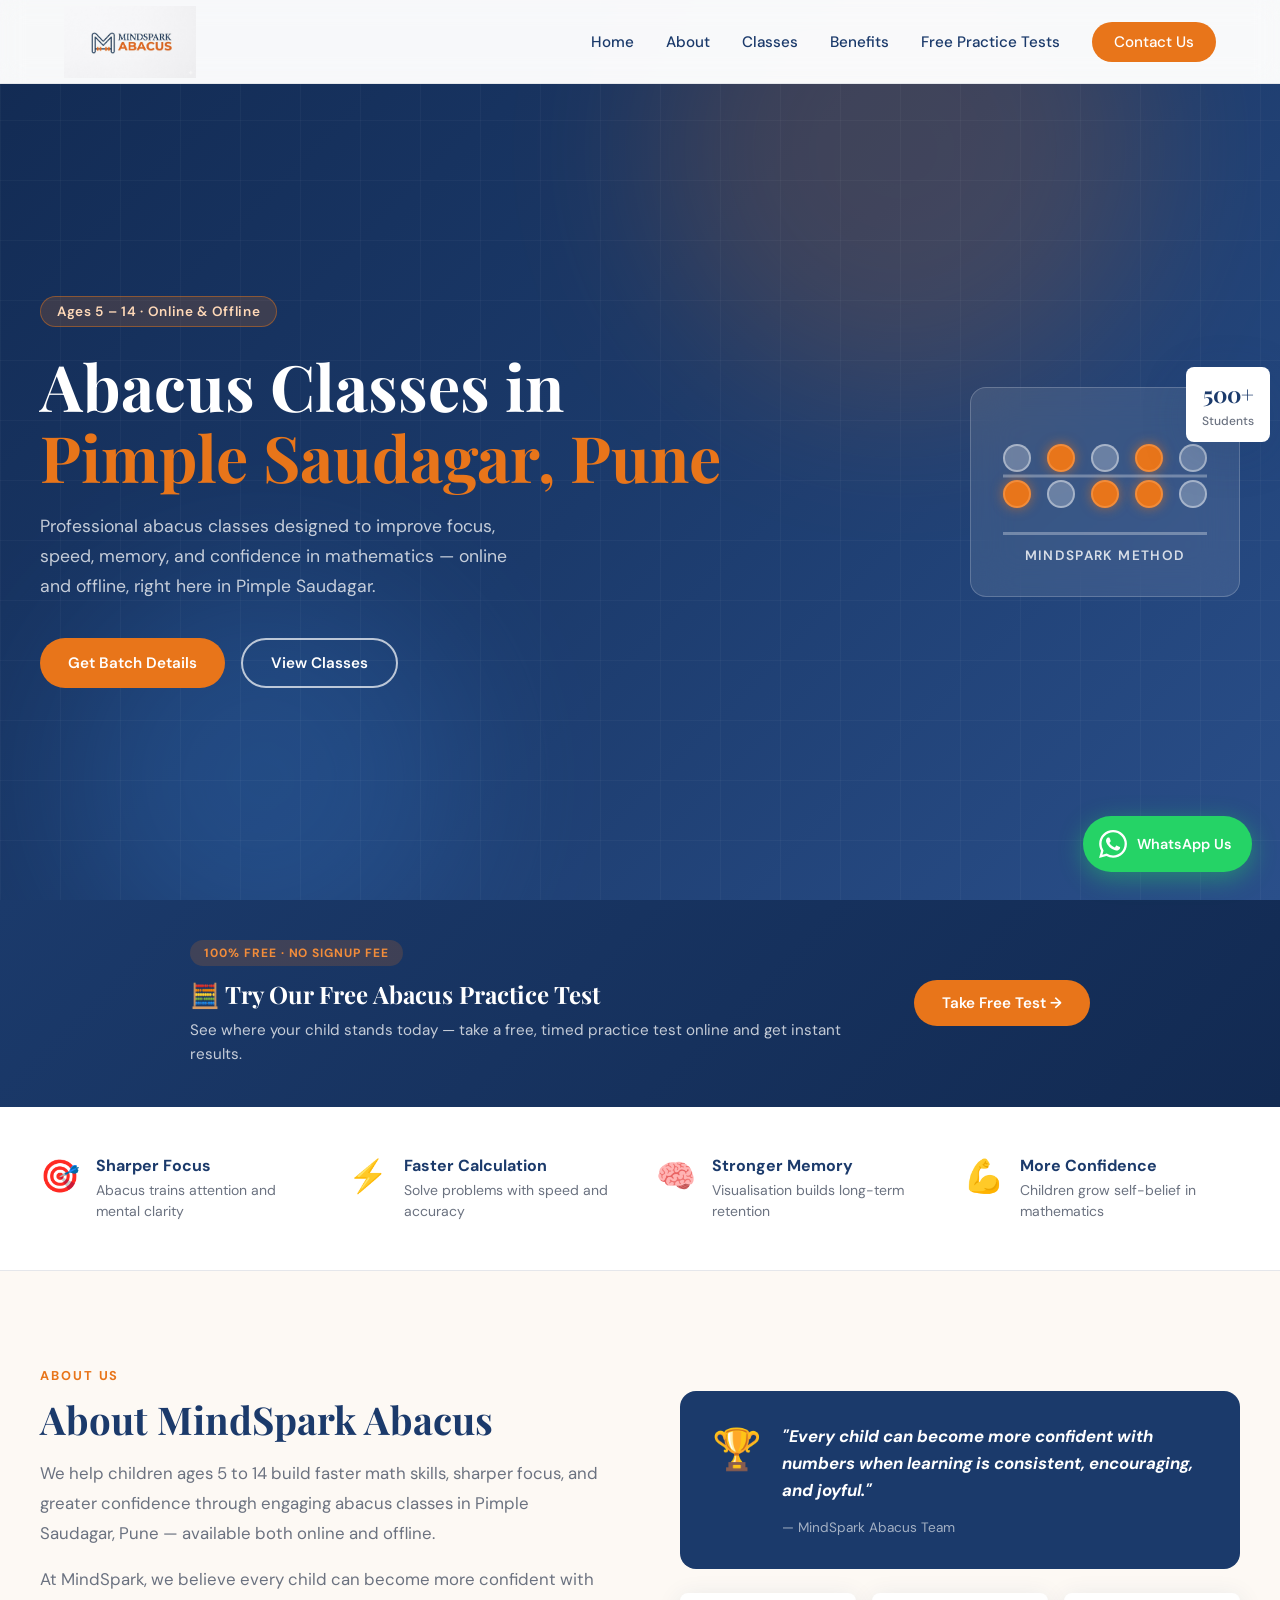
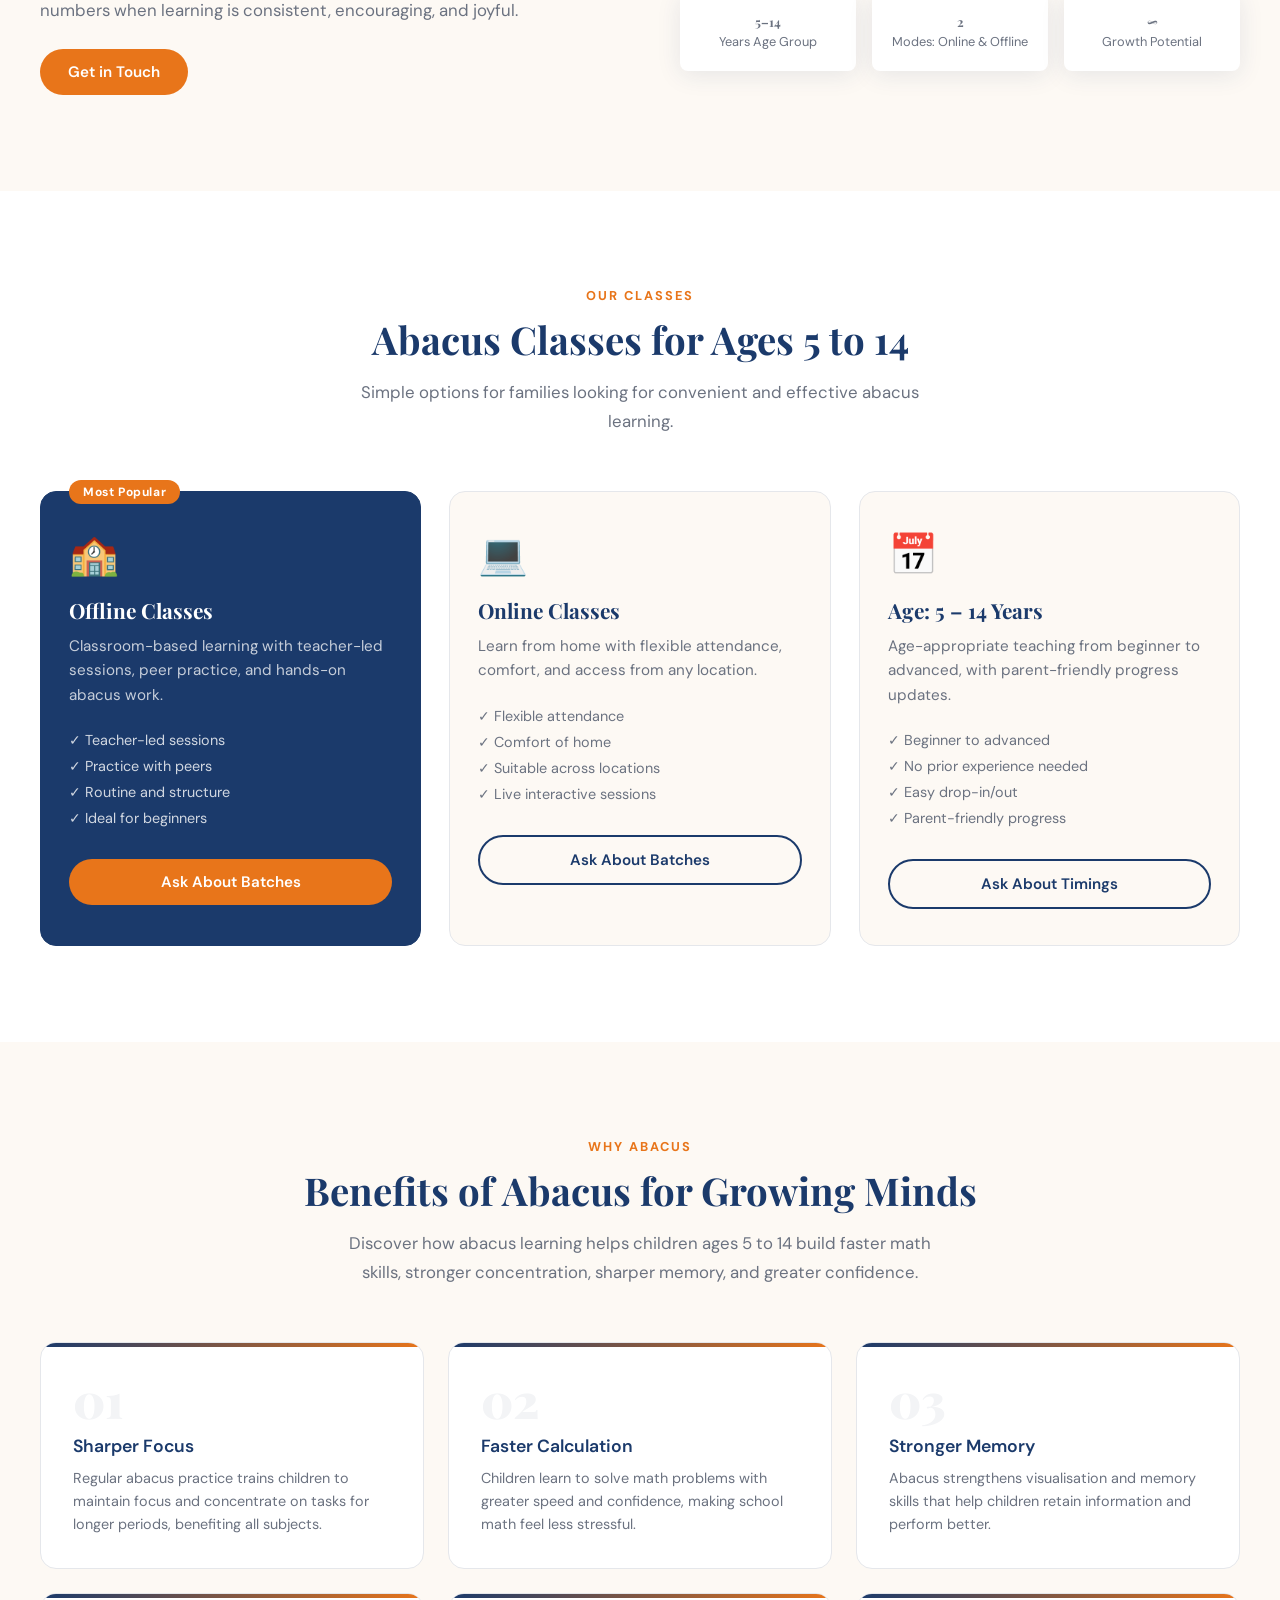
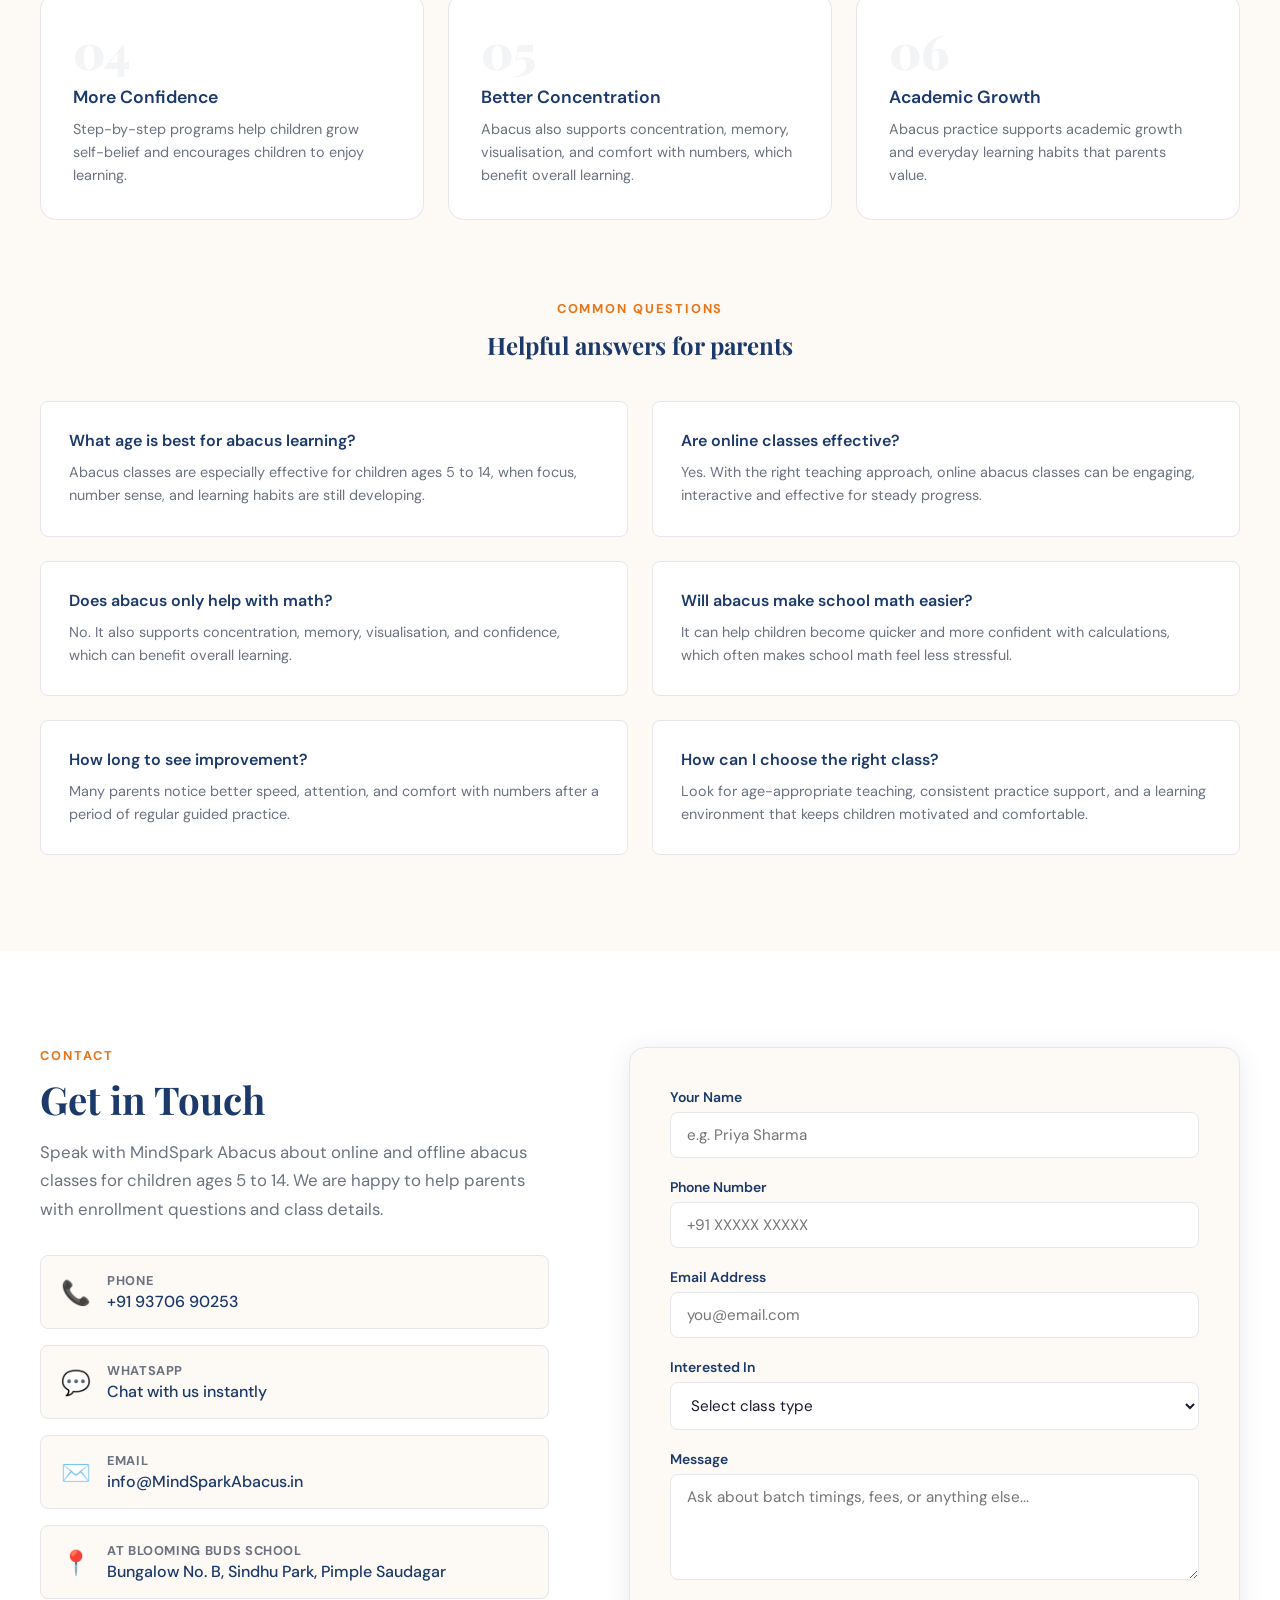
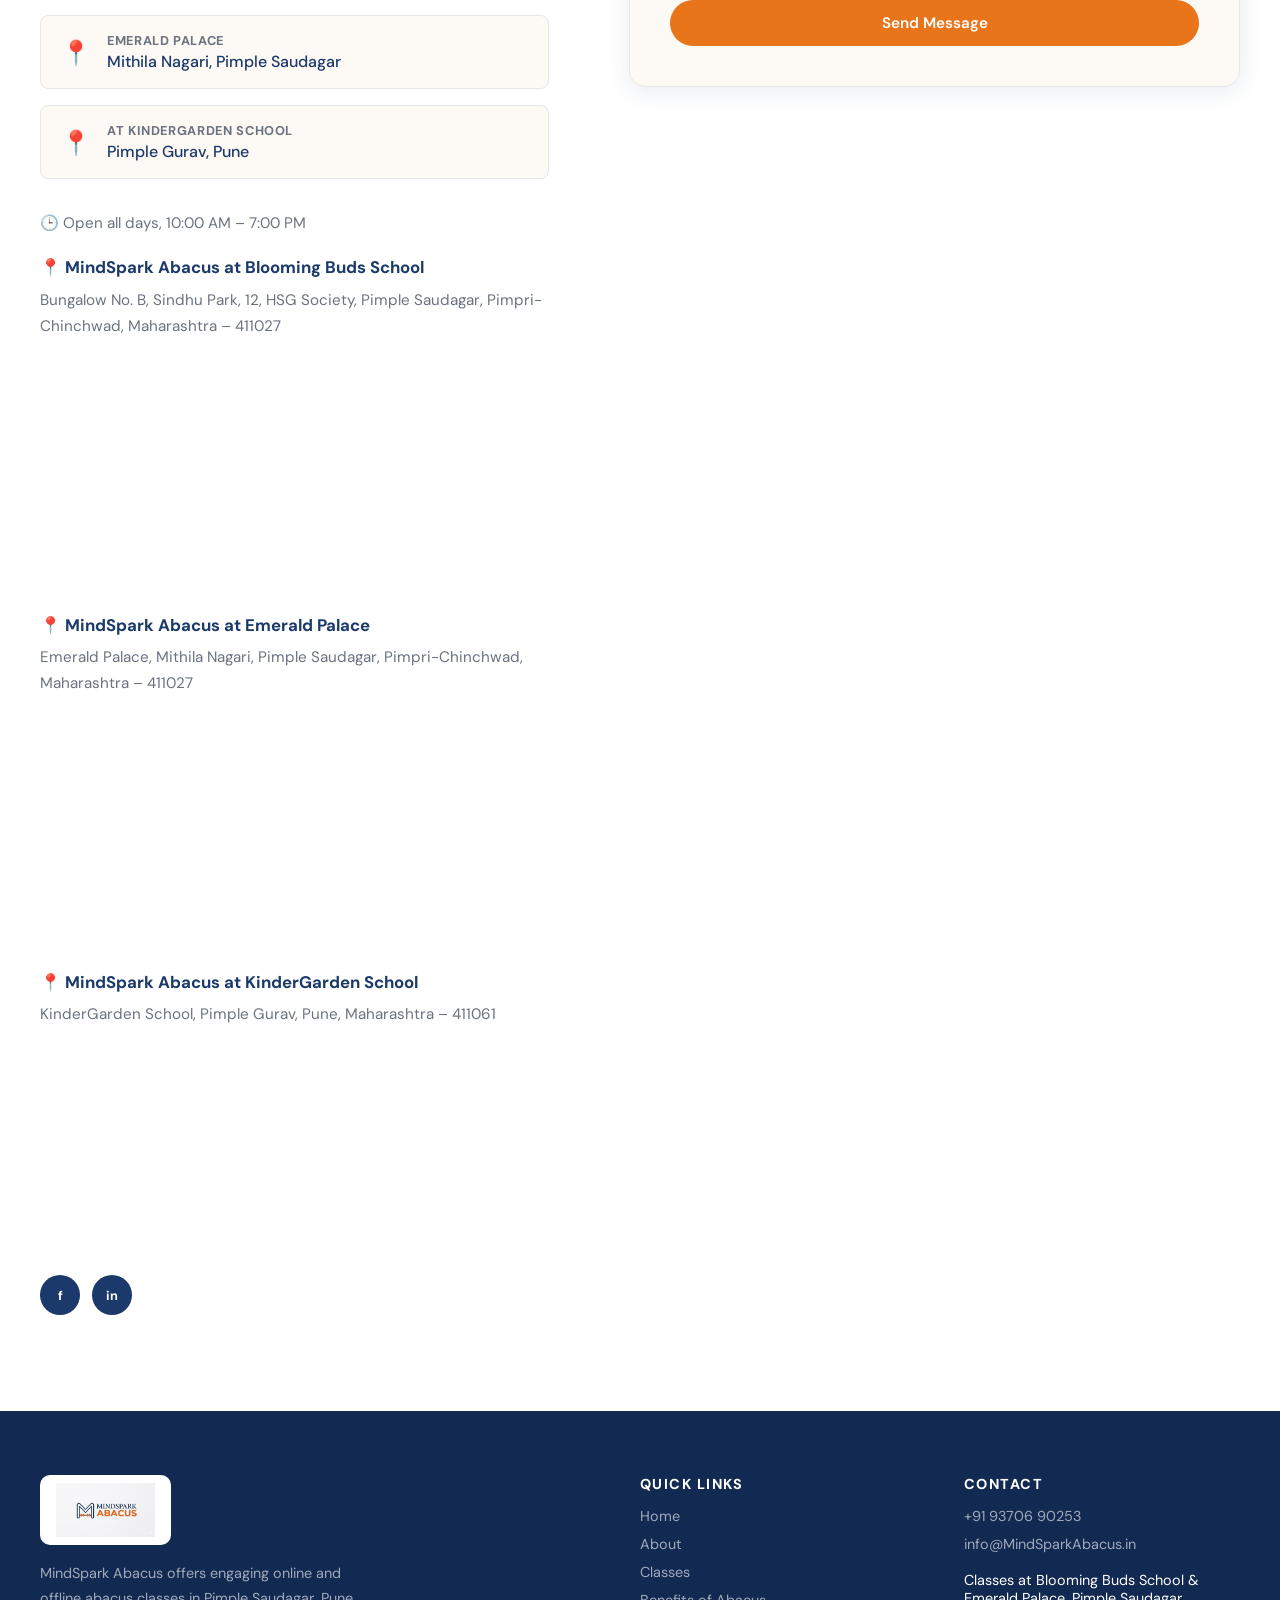
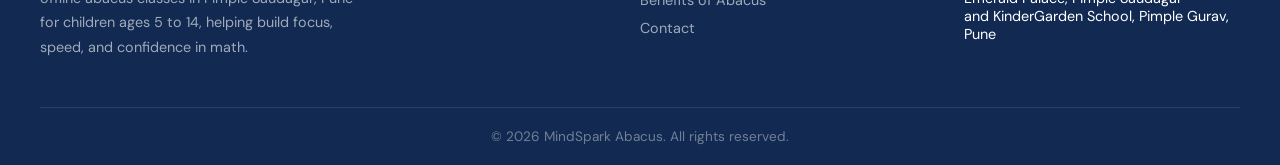
==== commit 617cd012: "Free Test banner on home page" ====
--- a/index.html
+++ b/index.html
@@ -212,7 +212,7 @@
       <h1>Abacus Classes in<br/><span class="accent">Pimple Saudagar, Pune</span></h1>
       <p class="hero-sub">Professional abacus classes designed to improve focus, speed, memory, and confidence in mathematics — online and offline, right here in Pimple Saudagar.</p>
       <div class="hero-btns">
-        <a href="#contact" class="btn btn-primary">Enroll Now</a>
+        <a href="https://wa.me/919370690253?text=Hi%20MindSpark%20Abacus!%20I%27d%20like%20to%20know%20the%20batch%20details%20and%20timings." target="_blank" class="btn btn-primary">Get Batch Details</a>
         <a href="#classes" class="btn btn-outline">View Classes</a>
       </div>
     </div>
@@ -228,7 +228,18 @@
         <div class="abacus-label">MindSpark Method</div>
       </div>
       <div class="stat-bubble s1"><strong>500+</strong><span>Students</span></div>
-      <div class="stat-bubble s2"><strong>95%</strong><span>Improvement</span></div>
+    </div>
+  </section>
+
+  <!-- FREE PRACTICE TEST BANNER -->
+  <section class="practice-banner">
+    <div class="practice-banner-inner">
+      <div class="practice-banner-text">
+        <span class="practice-banner-badge">100% Free · No Signup Fee</span>
+        <h3>🧮 Try Our Free Abacus Practice Test</h3>
+        <p>See where your child stands today — take a free, timed practice test online and get instant results.</p>
+      </div>
+      <a href="tests/index.html" class="btn btn-primary">Take Free Test →</a>
     </div>
   </section>
 
--- a/style.css
+++ b/style.css
@@ -142,6 +142,33 @@
 .stat-bubble span { font-size: 0.75rem; color: var(--gray); font-weight: 500; }
 .s1 { top: -20px; right: -30px; animation-delay: 0s; }
 .s2 { bottom: 0px; left: -40px; animation-delay: 0.5s; }
+
+/* ===== PRACTICE TEST BANNER ===== */
+.practice-banner {
+  background: linear-gradient(135deg, var(--navy) 0%, var(--navy-dark) 100%);
+  padding: 40px 24px;
+}
+.practice-banner-inner {
+  max-width: 900px; margin: 0 auto;
+  display: flex; align-items: center; justify-content: space-between; gap: 24px;
+  flex-wrap: wrap; text-align: left;
+}
+.practice-banner-text { flex: 1; min-width: 260px; }
+.practice-banner-badge {
+  display: inline-block; background: rgba(232,117,26,0.18); color: var(--orange-light);
+  font-size: 0.75rem; font-weight: 700; letter-spacing: 0.08em; text-transform: uppercase;
+  padding: 5px 14px; border-radius: 999px; margin-bottom: 12px;
+}
+.practice-banner-text h3 {
+  color: white; font-family: var(--font-display); font-size: 1.5rem; margin-bottom: 8px;
+}
+.practice-banner-text p { color: rgba(255,255,255,0.75); font-size: 0.95rem; line-height: 1.6; }
+.practice-banner .btn-primary {
+  flex-shrink: 0; white-space: nowrap;
+}
+@media (max-width: 600px) {
+  .practice-banner-inner { text-align: center; justify-content: center; }
+}
 
 /* ===== STRIP ===== */
 .strip { background: white; padding: 48px 24px; border-bottom: 1px solid var(--border); }
